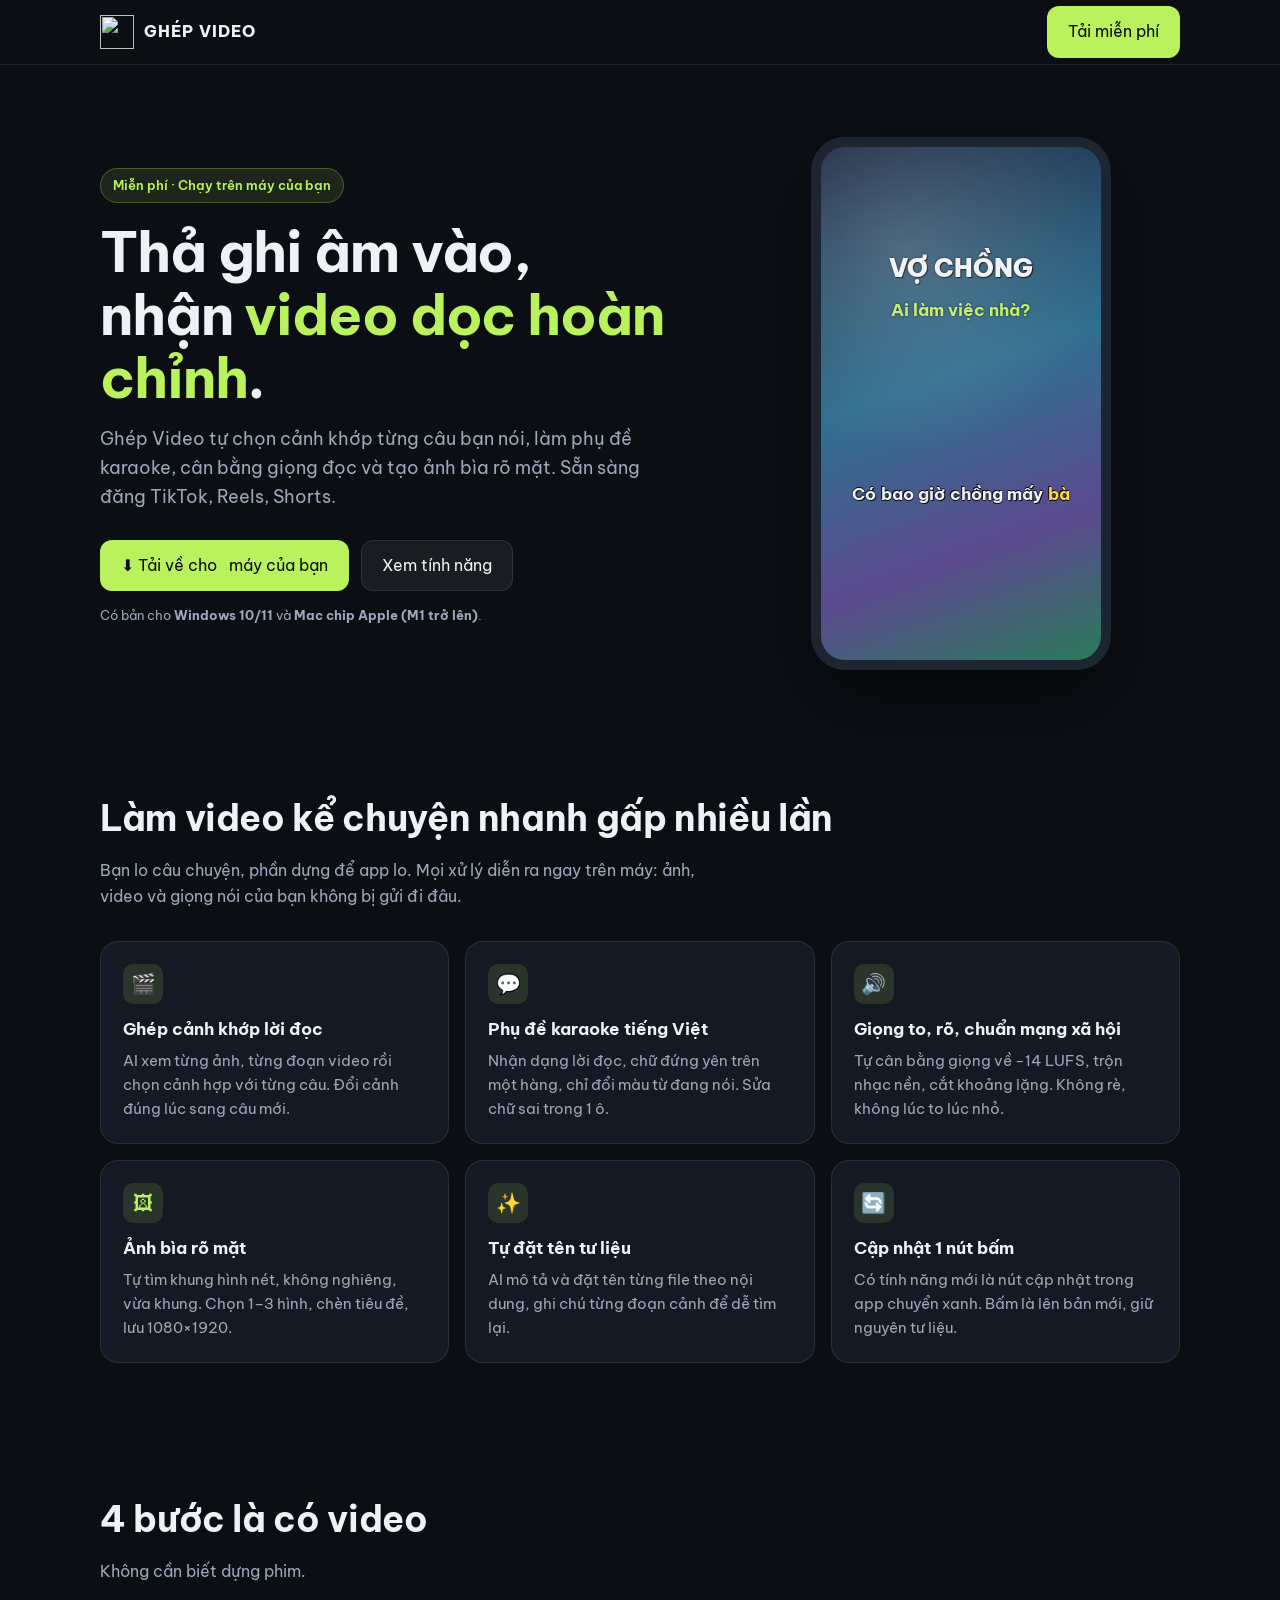
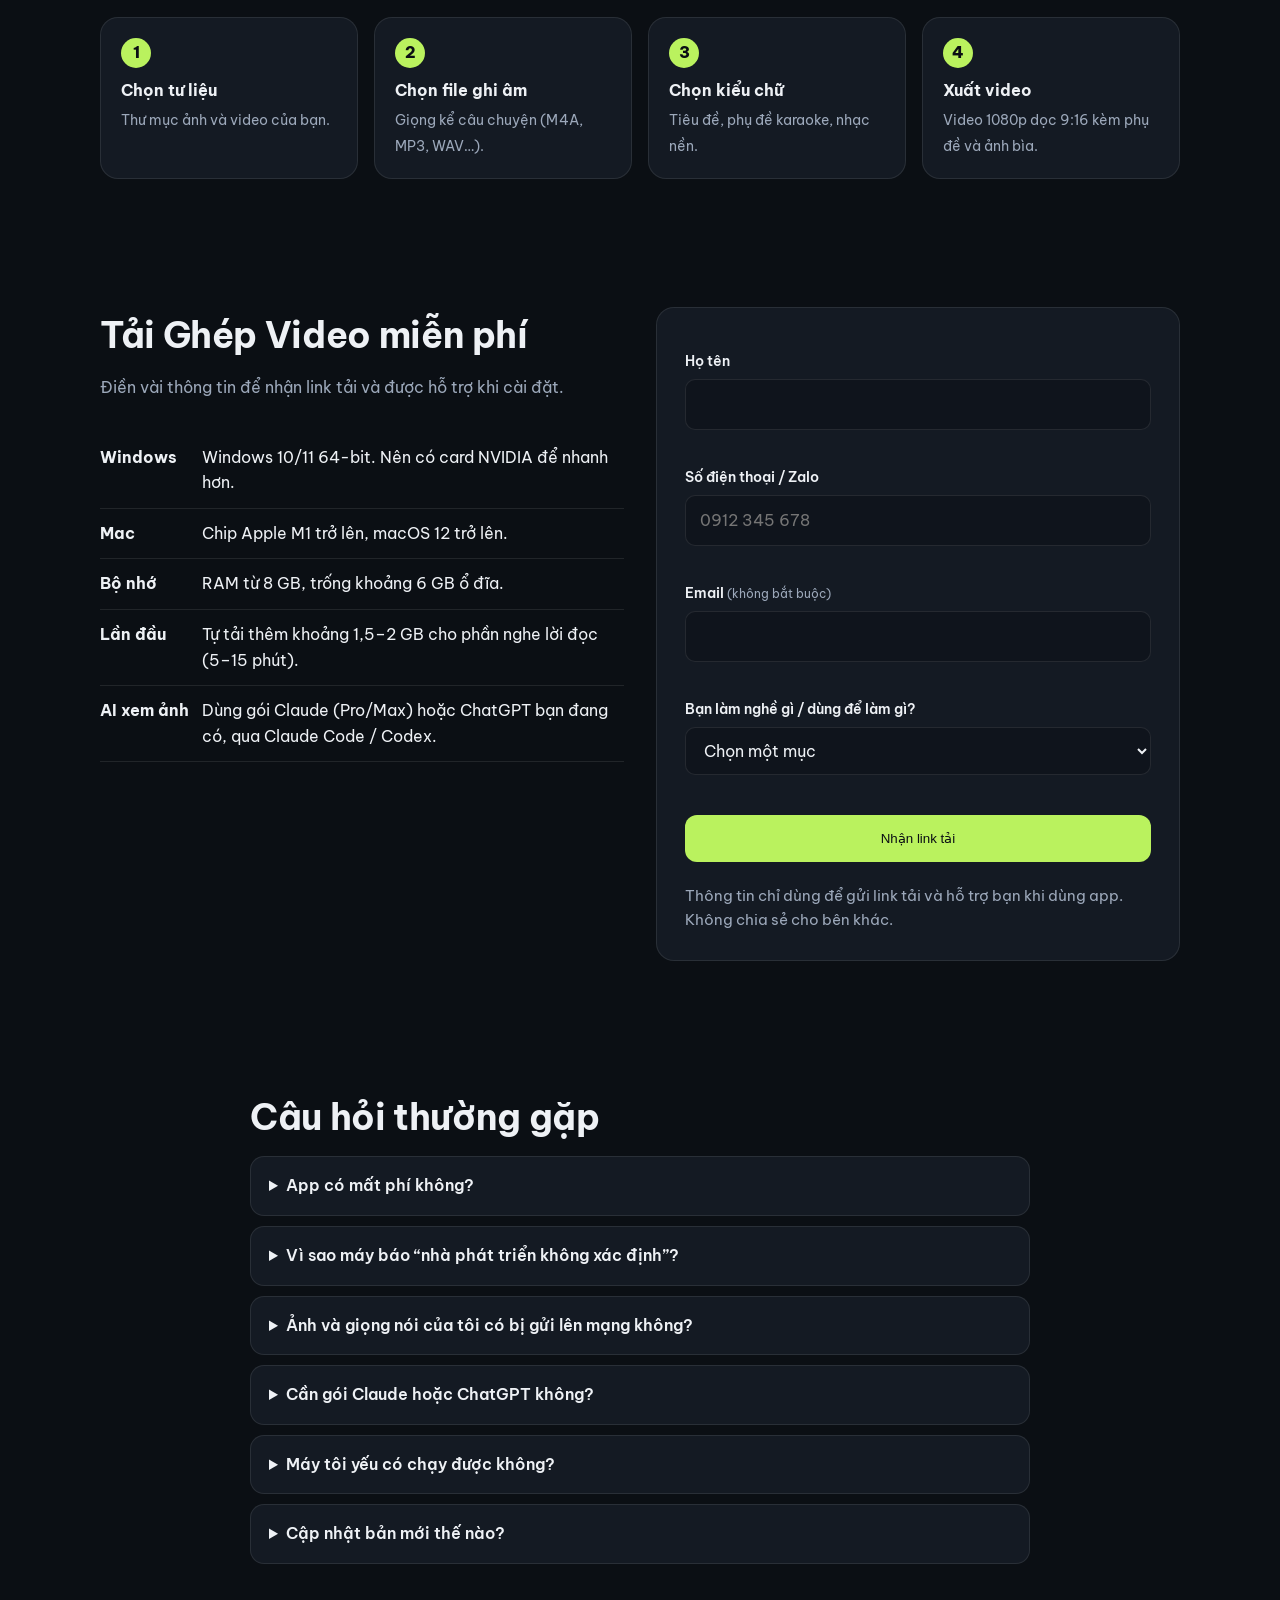
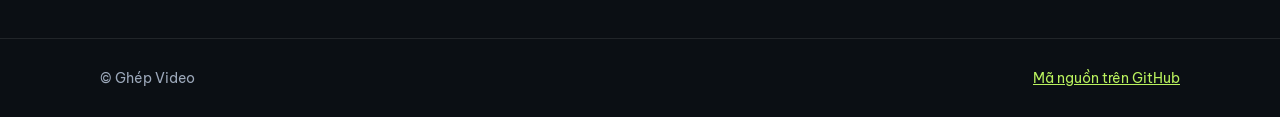
==== landing/public/index.html @ 36b2f2f0 "Bỏ AI trên máy: AI xem ảnh chỉ dùng gói Claude / ChatGPT (Claude Code / Codex) - Bỏ Ollama và nút Cà" ====
<!doctype html>
<html lang="vi">
<head>
<meta charset="utf-8">
<meta name="viewport" content="width=device-width, initial-scale=1">
<title>Ghép Video · Dựng video dọc từ lời kể</title>
<meta name="description" content="Ghép Video: thả ảnh, video và file ghi âm vào, app tự ghép cảnh khớp lời đọc, làm phụ đề karaoke, cân bằng giọng và tạo ảnh bìa. Chạy trên máy, miễn phí.">
<meta property="og:title" content="Ghép Video · Dựng video dọc từ lời kể">
<meta property="og:description" content="Tự ghép cảnh khớp lời đọc, phụ đề karaoke, ảnh bìa rõ mặt. Chạy trên Mac và Windows.">
<meta property="og:image" content="/icon.png">
<link rel="icon" href="/favicon.png">
<link rel="preconnect" href="https://fonts.googleapis.com">
<link rel="preconnect" href="https://fonts.gstatic.com" crossorigin>
<link href="https://fonts.googleapis.com/css2?family=Be+Vietnam+Pro:wght@400;500;600;700;800&display=swap" rel="stylesheet">
<style>
:root{--bg:#0b0f14;--panel:#141a23;--panel2:#1a2230;--line:rgba(255,255,255,.09);--text:#eef1f5;--muted:#9ca8ba;--accent:#baf25e;--ink:#0b0f14;--yellow:#ffd54a;--warn:#ffb057;color-scheme:dark}
*{box-sizing:border-box}
html{scroll-behavior:smooth}
body{margin:0;background:var(--bg);color:var(--text);font:16px/1.6 "Be Vietnam Pro",system-ui,-apple-system,"Segoe UI",sans-serif;-webkit-font-smoothing:antialiased}
a{color:var(--accent)}
.wrap{max-width:1120px;margin:0 auto;padding:0 20px}
header.nav{position:sticky;top:0;z-index:5;background:rgba(11,15,20,.82);backdrop-filter:blur(10px);border-bottom:1px solid var(--line)}
header.nav .wrap{display:flex;align-items:center;justify-content:space-between;height:64px}
.brand{display:flex;align-items:center;gap:10px;font-weight:800;letter-spacing:.06em;color:var(--text);text-decoration:none}
.brand img{width:34px;height:34px}
.btn{display:inline-flex;align-items:center;justify-content:center;gap:8px;border-radius:12px;padding:12px 20px;font:600 15px/1 inherit;text-decoration:none;border:1px solid var(--line);color:var(--text);background:rgba(255,255,255,.06);cursor:pointer;transition:transform .12s,filter .12s}
.btn:hover{transform:translateY(-1px)}
.btn.primary{background:var(--accent);color:var(--ink);border-color:transparent}
.btn.primary:hover{filter:brightness(1.06)}
.btn:focus-visible,input:focus-visible,select:focus-visible,textarea:focus-visible{outline:2px solid var(--accent);outline-offset:2px}

.hero{padding:72px 0 56px}
.hero .wrap{display:grid;grid-template-columns:1.15fr .85fr;gap:48px;align-items:center}
.eyebrow{display:inline-block;font-size:13px;font-weight:600;color:var(--accent);background:rgba(186,242,94,.1);border:1px solid rgba(186,242,94,.25);padding:6px 12px;border-radius:999px}
h1{font-size:clamp(34px,5vw,56px);line-height:1.12;margin:18px 0 16px;letter-spacing:-.02em}
h1 em{font-style:normal;color:var(--accent)}
.lead{font-size:18px;color:var(--muted);max-width:560px;margin:0 0 28px}
.cta{display:flex;gap:12px;flex-wrap:wrap}
.os-note{margin-top:14px;font-size:13px;color:var(--muted)}

/* Phone mock with the karaoke line, same look as the app's captions */
.phone{justify-self:center;width:min(300px,78vw);aspect-ratio:9/16;border-radius:34px;border:10px solid #1d2531;background:linear-gradient(160deg,#1f2a44,#2f6f8f 45%,#5b4a8f 75%,#2a7a5a);position:relative;overflow:hidden;box-shadow:0 30px 80px rgba(0,0,0,.5);container-type:inline-size}
.phone::after{content:"";position:absolute;inset:0;background:radial-gradient(circle at 30% 20%,rgba(255,255,255,.18),transparent 45%)}
.phone .t1{position:absolute;top:21%;left:0;right:0;text-align:center;font:900 9cqw/1.1 "Be Vietnam Pro",Arial;text-shadow:0 0 .8cqw #111,.3cqw .3cqw 0 #111}
.phone .t2{position:absolute;top:30%;left:0;right:0;text-align:center;font:700 6cqw/1.1 "Be Vietnam Pro",Arial;color:var(--accent);text-shadow:0 0 .8cqw #111}
.phone .cap{position:absolute;top:66%;left:0;right:0;display:flex;justify-content:center;gap:1.6cqw;font:700 6.2cqw/1 "Be Vietnam Pro",Arial;text-shadow:0 0 .6cqw #111,.25cqw .25cqw 0 #111,-.25cqw -.25cqw 0 #111;z-index:1}
.phone .cap span{transition:color .12s}
.phone .cap span.on{color:var(--yellow)}

section{padding:64px 0}
h2{font-size:clamp(26px,3.4vw,36px);margin:0 0 10px;letter-spacing:-.01em}
.sub{color:var(--muted);margin:0 0 32px;max-width:640px}
.grid{display:grid;grid-template-columns:repeat(3,1fr);gap:16px}
.card{background:var(--panel);border:1px solid var(--line);border-radius:18px;padding:22px}
.card .ic{width:40px;height:40px;border-radius:10px;display:grid;place-items:center;background:rgba(186,242,94,.12);color:var(--accent);font-size:20px;margin-bottom:12px}
.card h3{margin:0 0 6px;font-size:17px}
.card p{margin:0;color:var(--muted);font-size:15px}

.steps{counter-reset:s;display:grid;grid-template-columns:repeat(4,1fr);gap:16px}
.steps li{list-style:none;background:var(--panel);border:1px solid var(--line);border-radius:18px;padding:20px;counter-increment:s}
.steps li::before{content:counter(s);display:grid;place-items:center;width:30px;height:30px;border-radius:50%;background:var(--accent);color:var(--ink);font-weight:800;margin-bottom:10px}
.steps b{display:block;margin-bottom:4px}
.steps span{color:var(--muted);font-size:14px}

.dl{display:grid;grid-template-columns:1fr 1fr;gap:32px;align-items:start}
form.card{padding:28px}
label{display:block;font-weight:600;font-size:14px;margin:14px 0 6px}
label small{font-weight:400;color:var(--muted)}
input,select,textarea{width:100%;padding:12px 14px;border-radius:10px;border:1px solid var(--line);background:#0f141c;color:var(--text);font:inherit}
.err{color:var(--warn);font-size:13px;min-height:18px;margin-top:4px}
.hp{position:absolute;left:-9999px;width:1px;height:1px;overflow:hidden}
form .btn{width:100%;margin-top:18px;padding:15px}
.privacy{font-size:12px;color:var(--muted);margin-top:12px}
.req{list-style:none;padding:0;margin:0}
.req li{padding:12px 0;border-bottom:1px solid var(--line);display:flex;gap:10px}
.req li b{min-width:92px}
.ready{display:none}
.ready.show{display:block}
.dlbtns{display:flex;flex-direction:column;gap:10px;margin:18px 0}
.dlbtns .btn{flex-direction:column;align-items:flex-start;gap:2px;padding:16px 18px;text-align:left}
.dlbtns .btn small{display:block;font-weight:400;font-size:12px;opacity:.75;margin-top:4px}
.warn+.warn{margin-top:8px}
.warn{background:rgba(255,176,87,.08);border:1px solid rgba(255,176,87,.3);border-radius:12px;padding:12px 14px;font-size:14px;color:#ffd6a6}
details{background:var(--panel);border:1px solid var(--line);border-radius:14px;padding:16px 18px;margin-bottom:10px}
details summary{cursor:pointer;font-weight:600}
details p{color:var(--muted);margin:10px 0 0}
footer{border-top:1px solid var(--line);padding:28px 0;color:var(--muted);font-size:14px}
footer .wrap{display:flex;justify-content:space-between;gap:12px;flex-wrap:wrap}

@media (max-width:900px){
 .hero .wrap,.dl{grid-template-columns:1fr}
 .grid{grid-template-columns:1fr 1fr}
 .steps{grid-template-columns:1fr 1fr}
 .phone{order:-1}
}
@media (max-width:560px){.grid,.steps{grid-template-columns:1fr}.hero{padding-top:40px}}
@media (prefers-reduced-motion:reduce){*{transition:none!important;scroll-behavior:auto!important}}
</style>
</head>
<body>
<header class="nav"><div class="wrap">
  <a class="brand" href="#"><img src="/icon.png" alt="">GHÉP VIDEO</a>
  <a class="btn primary" href="#tai-ve">Tải miễn phí</a>
</div></header>

<main>
<section class="hero"><div class="wrap">
  <div>
    <span class="eyebrow">Miễn phí · Chạy trên máy của bạn</span>
    <h1>Thả ghi âm vào,<br>nhận <em>video dọc hoàn chỉnh</em>.</h1>
    <p class="lead">Ghép Video tự chọn cảnh khớp từng câu bạn nói, làm phụ đề karaoke, cân bằng giọng đọc và tạo ảnh bìa rõ mặt. Sẵn sàng đăng TikTok, Reels, Shorts.</p>
    <div class="cta">
      <a class="btn primary" href="#tai-ve">⬇ Tải về cho&nbsp;<span class="os-name">máy của bạn</span></a>
      <a class="btn" href="#tinh-nang">Xem tính năng</a>
    </div>
    <p class="os-note">Có bản cho <b>Windows 10/11</b> và <b>Mac chip Apple (M1 trở lên)</b>.</p>
  </div>
  <div class="phone" aria-hidden="true">
    <div class="t1">VỢ CHỒNG</div><div class="t2">Ai làm việc nhà?</div>
    <div class="cap" id="demoCap"></div>
  </div>
</div></section>

<section id="tinh-nang"><div class="wrap">
  <h2>Làm video kể chuyện nhanh gấp nhiều lần</h2>
  <p class="sub">Bạn lo câu chuyện, phần dựng để app lo. Mọi xử lý diễn ra ngay trên máy: ảnh, video và giọng nói của bạn không bị gửi đi đâu.</p>
  <div class="grid">
    <div class="card"><div class="ic">🎬</div><h3>Ghép cảnh khớp lời đọc</h3><p>AI xem từng ảnh, từng đoạn video rồi chọn cảnh hợp với từng câu. Đổi cảnh đúng lúc sang câu mới.</p></div>
    <div class="card"><div class="ic">💬</div><h3>Phụ đề karaoke tiếng Việt</h3><p>Nhận dạng lời đọc, chữ đứng yên trên một hàng, chỉ đổi màu từ đang nói. Sửa chữ sai trong 1 ô.</p></div>
    <div class="card"><div class="ic">🔊</div><h3>Giọng to, rõ, chuẩn mạng xã hội</h3><p>Tự cân bằng giọng về −14 LUFS, trộn nhạc nền, cắt khoảng lặng. Không rè, không lúc to lúc nhỏ.</p></div>
    <div class="card"><div class="ic">🖼</div><h3>Ảnh bìa rõ mặt</h3><p>Tự tìm khung hình nét, không nghiêng, vừa khung. Chọn 1–3 hình, chèn tiêu đề, lưu 1080×1920.</p></div>
    <div class="card"><div class="ic">✨</div><h3>Tự đặt tên tư liệu</h3><p>AI mô tả và đặt tên từng file theo nội dung, ghi chú từng đoạn cảnh để dễ tìm lại.</p></div>
    <div class="card"><div class="ic">🔄</div><h3>Cập nhật 1 nút bấm</h3><p>Có tính năng mới là nút cập nhật trong app chuyển xanh. Bấm là lên bản mới, giữ nguyên tư liệu.</p></div>
  </div>
</div></section>

<section><div class="wrap">
  <h2>4 bước là có video</h2>
  <p class="sub">Không cần biết dựng phim.</p>
  <ol class="steps" style="padding:0;margin:0">
    <li><b>Chọn tư liệu</b><span>Thư mục ảnh và video của bạn.</span></li>
    <li><b>Chọn file ghi âm</b><span>Giọng kể câu chuyện (M4A, MP3, WAV…).</span></li>
    <li><b>Chọn kiểu chữ</b><span>Tiêu đề, phụ đề karaoke, nhạc nền.</span></li>
    <li><b>Xuất video</b><span>Video 1080p dọc 9:16 kèm phụ đề và ảnh bìa.</span></li>
  </ol>
</div></section>

<section id="tai-ve"><div class="wrap dl">
  <div>
    <h2>Tải Ghép Video miễn phí</h2>
    <p class="sub">Điền vài thông tin để nhận link tải và được hỗ trợ khi cài đặt.</p>
    <ul class="req">
      <li><b>Windows</b><span>Windows 10/11 64-bit. Nên có card NVIDIA để nhanh hơn.</span></li>
      <li><b>Mac</b><span>Chip Apple M1 trở lên, macOS 12 trở lên.</span></li>
      <li><b>Bộ nhớ</b><span>RAM từ 8 GB, trống khoảng 6 GB ổ đĩa.</span></li>
      <li><b>Lần đầu</b><span>Tự tải thêm khoảng 1,5–2 GB cho phần nghe lời đọc (5–15 phút).</span></li>
      <li><b>AI xem ảnh</b><span>Dùng gói Claude (Pro/Max) hoặc ChatGPT bạn đang có, qua Claude Code / Codex.</span></li>
    </ul>
  </div>

  <div>
    <form class="card" id="leadForm" novalidate>
      <label for="name">Họ tên</label>
      <input id="name" name="name" autocomplete="name" required>
      <div class="err" data-for="name"></div>
      <label for="phone">Số điện thoại / Zalo</label>
      <input id="phone" name="phone" inputmode="tel" autocomplete="tel" placeholder="0912 345 678" required>
      <div class="err" data-for="phone"></div>
      <label for="email">Email <small>(không bắt buộc)</small></label>
      <input id="email" name="email" type="email" autocomplete="email">
      <div class="err" data-for="email"></div>
      <label for="purpose">Bạn làm nghề gì / dùng để làm gì?</label>
      <select id="purpose" name="purpose" required>
        <option value="">Chọn một mục</option>
        <option>Bán hàng online</option><option>Làm nội dung / KOC / KOL</option><option>Chủ doanh nghiệp</option>
        <option>Giáo viên / đào tạo</option><option>Quay video gia đình</option><option value="khac">Khác (ghi rõ)</option>
      </select>
      <input id="purposeOther" name="purposeOther" placeholder="Ghi rõ nghề nghiệp / mục đích" hidden style="margin-top:8px">
      <div class="err" data-for="purpose"></div>
      <div class="hp" aria-hidden="true"><label for="website">Website</label><input id="website" name="website" tabindex="-1" autocomplete="off"></div>
      <button class="btn primary" type="submit" id="submitBtn">Nhận link tải</button>
      <div class="err" id="formErr" role="alert"></div>
      <p class="privacy">Thông tin chỉ dùng để gửi link tải và hỗ trợ bạn khi dùng app. Không chia sẻ cho bên khác.</p>
    </form>

    <div class="card ready" id="ready" tabindex="-1">
      <h3 style="margin:0">Cảm ơn <span id="who"></span>! Chọn bản cho máy của bạn:</h3>
      <div class="dlbtns">
        <a class="btn" id="dlWin" href="/d/windows">🪟 Tải cho Windows<small>GhepVideo-Setup.exe · bấm đúp → Next → Install</small></a>
        <a class="btn" id="dlMac" href="/d/mac">🍎 Tải cho Mac (chip Apple)<small>GhepVideo.pkg · bấm đúp → Tiếp tục → Cài đặt</small></a>
      </div>
      <div class="warn" id="warnWin"><b>Windows:</b> nếu hiện “Windows protected your PC”, bấm <b>More info → Run anyway</b>.</div>
      <div class="warn" id="warnMac"><b>Mac:</b> nếu báo không mở được, vào <b>Cài đặt hệ thống → Quyền riêng tư &amp; Bảo mật → Vẫn mở</b>.</div>
      <p class="privacy">Sau trình cài, một cửa sổ sẽ tải phần còn lại (~2 GB). <b>Đừng đóng</b> cho tới khi app tự mở. Link tải dùng được trong 24 giờ.</p>
    </div>
  </div>
</div></section>

<section><div class="wrap" style="max-width:820px">
  <h2>Câu hỏi thường gặp</h2>
  <details><summary>App có mất phí không?</summary><p>Miễn phí. Nhạc nền và ảnh là của bạn, app chỉ giúp dựng.</p></details>
  <details><summary>Vì sao máy báo “nhà phát triển không xác định”?</summary><p>Bộ cài chưa mua chứng chỉ ký số của Apple/Microsoft. App an toàn: mã nguồn công khai trên GitHub. Làm theo hướng dẫn ở trên để mở lần đầu.</p></details>
  <details><summary>Ảnh và giọng nói của tôi có bị gửi lên mạng không?</summary><p>Nhận dạng giọng và dựng video luôn chạy trên máy bạn. Để AI xem và đặt tên tư liệu, ảnh thu nhỏ được gửi lên Claude (Anthropic) hoặc ChatGPT (OpenAI) bằng tài khoản của chính bạn. Tìm ảnh miễn phí chỉ gửi từ khoá tới Pexels/Pixabay.</p></details>
  <details><summary>Cần gói Claude hoặc ChatGPT không?</summary><p>Cần một trong hai cho phần AI xem ảnh (dựng video, phụ đề, giọng đọc vẫn dùng được khi không có). Cài Claude Code hoặc Codex (miễn phí, hướng dẫn có trong app), đăng nhập 1 lần bằng tài khoản của bạn, rồi chọn Claude hoặc ChatGPT trong mục “AI xem ảnh”. Lượt dùng tính vào hạn mức gói của bạn.</p></details>
  <details><summary>Máy tôi yếu có chạy được không?</summary><p>Cần RAM 16 GB. Trên Mac chip Apple chạy tốt; trên Windows không có card NVIDIA vẫn chạy nhưng phân tích ảnh sẽ chậm hơn.</p></details>
  <details><summary>Cập nhật bản mới thế nào?</summary><p>Mở app, khi nút “Phiên bản” ở góc trên bên phải chuyển xanh thì bấm vào và chọn Cập nhật.</p></details>
</div></section>
</main>

<footer><div class="wrap"><span>© Ghép Video</span><a href="https://github.com/nguyenlanh282/ghep-video" rel="noopener">Mã nguồn trên GitHub</a></div></footer>

<script>
'use strict';
const $ = s => document.querySelector(s);
// Which computer is this? Used to put the right download first.
const ua = navigator.userAgent, os = /Windows/i.test(ua) ? 'windows' : /Mac/i.test(ua) ? 'mac' : 'other';
document.querySelectorAll('.os-name').forEach(e => e.textContent = os === 'windows' ? 'Windows' : os === 'mac' ? 'Mac' : 'máy của bạn');

// Karaoke line in the phone mock: the words stay put, only the spoken one changes colour.
const lines = [['Có', 'bao', 'giờ', 'chồng', 'mấy', 'bà'], ['làm', 'xong', 'một', 'việc', 'gì', 'đó'], ['mà', 'chỉ', 'được', 'lướt', 'qua?']];
let li = 0, wi = 0;
function tick() {
  const cap = $('#demoCap');
  if (wi === 0) cap.innerHTML = lines[li].map(w => `<span>${w}</span>`).join('');
  [...cap.children].forEach((s, i) => s.classList.toggle('on', i === wi));
  if (++wi >= lines[li].length) { wi = 0; li = (li + 1) % lines.length; setTimeout(tick, 700); } else setTimeout(tick, 420);
}
if (!matchMedia('(prefers-reduced-motion: reduce)').matches) tick(); else $('#demoCap').innerHTML = lines[0].map(w => `<span>${w}</span>`).join('');

$('#purpose').addEventListener('change', e => { $('#purposeOther').hidden = e.target.value !== 'khac'; });

function showReady(name) {
  $('#leadForm').style.display = 'none';
  $('#who').textContent = name || 'bạn';
  const first = os === 'mac' ? $('#dlMac') : $('#dlWin');
  first.classList.add('primary'); first.parentElement.prepend(first);
  if (os === 'mac') $('#warnMac').parentElement.insertBefore($('#warnMac'), $('#warnWin'));
  $('#ready').classList.add('show'); $('#ready').focus();
}
try { const saved = localStorage.getItem('gv_name'); if (saved && document.cookie.includes('gv_ok=1')) showReady(saved); } catch (e) {}

$('#leadForm').addEventListener('submit', async e => {
  e.preventDefault();
  document.querySelectorAll('.err').forEach(x => x.textContent = '');
  const f = e.target, btn = $('#submitBtn');
  const purpose = f.purpose.value === 'khac' ? f.purposeOther.value.trim() : f.purpose.value;
  const data = { name: f.name.value, phone: f.phone.value, email: f.email.value, purpose, os, website: f.website.value };
  btn.disabled = true; btn.textContent = 'Đang gửi…';
  try {
    const r = await fetch('/api/lead', { method: 'POST', headers: { 'Content-Type': 'application/json' }, body: JSON.stringify(data) });
    const out = await r.json();
    if (out.ok) {
      try { localStorage.setItem('gv_name', data.name.trim()); } catch (e) {}
      document.cookie = 'gv_ok=1; path=/; max-age=86400; samesite=lax';
      showReady(data.name.trim());
    } else if (out.errors) {
      for (const [k, v] of Object.entries(out.errors)) { const el = document.querySelector(`.err[data-for="${k}"]`); if (el) el.textContent = v; }
      const firstBad = f.querySelector(`[name="${Object.keys(out.errors)[0]}"]`); if (firstBad) firstBad.focus();
    } else $('#formErr').textContent = out.error || 'Chưa gửi được, vui lòng thử lại.';
  } catch (err) { $('#formErr').textContent = 'Không kết nối được. Kiểm tra mạng rồi thử lại.'; }
  btn.disabled = false; btn.textContent = 'Nhận link tải';
});
</script>
</body>
</html>
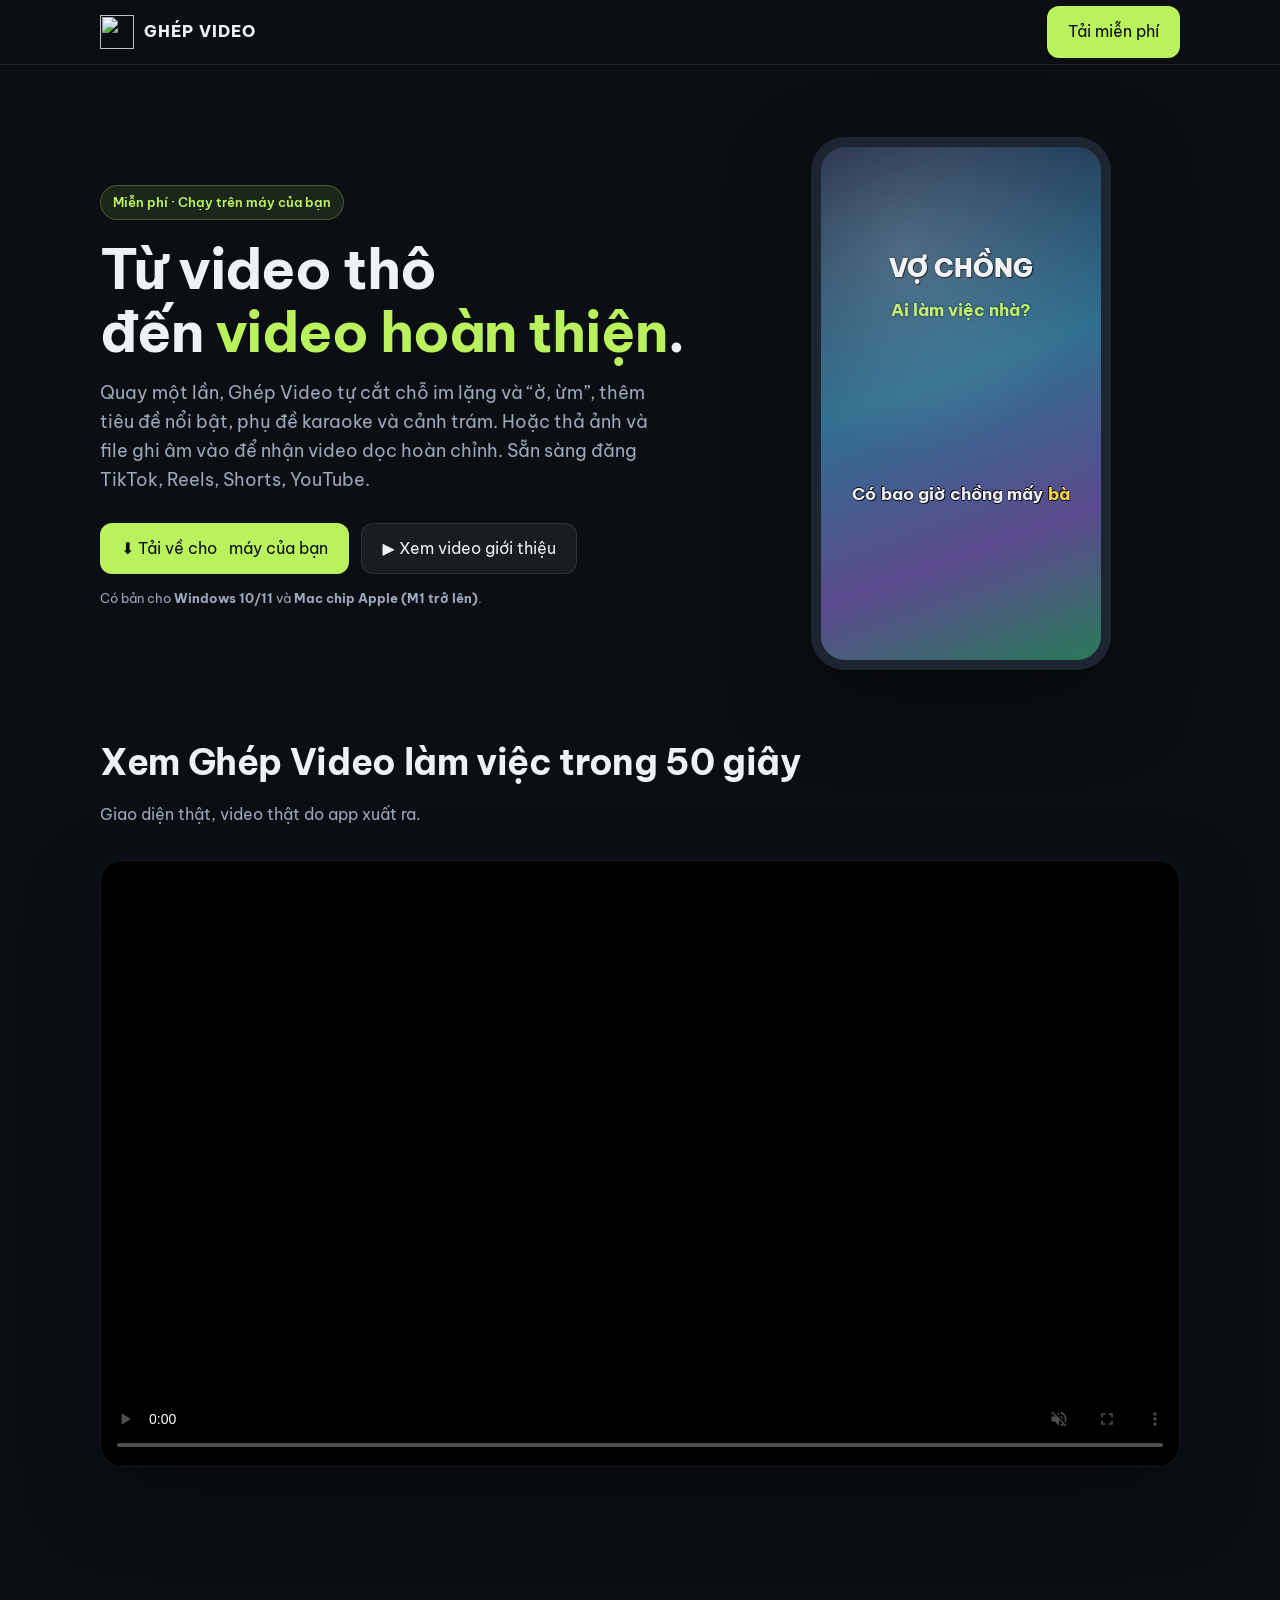
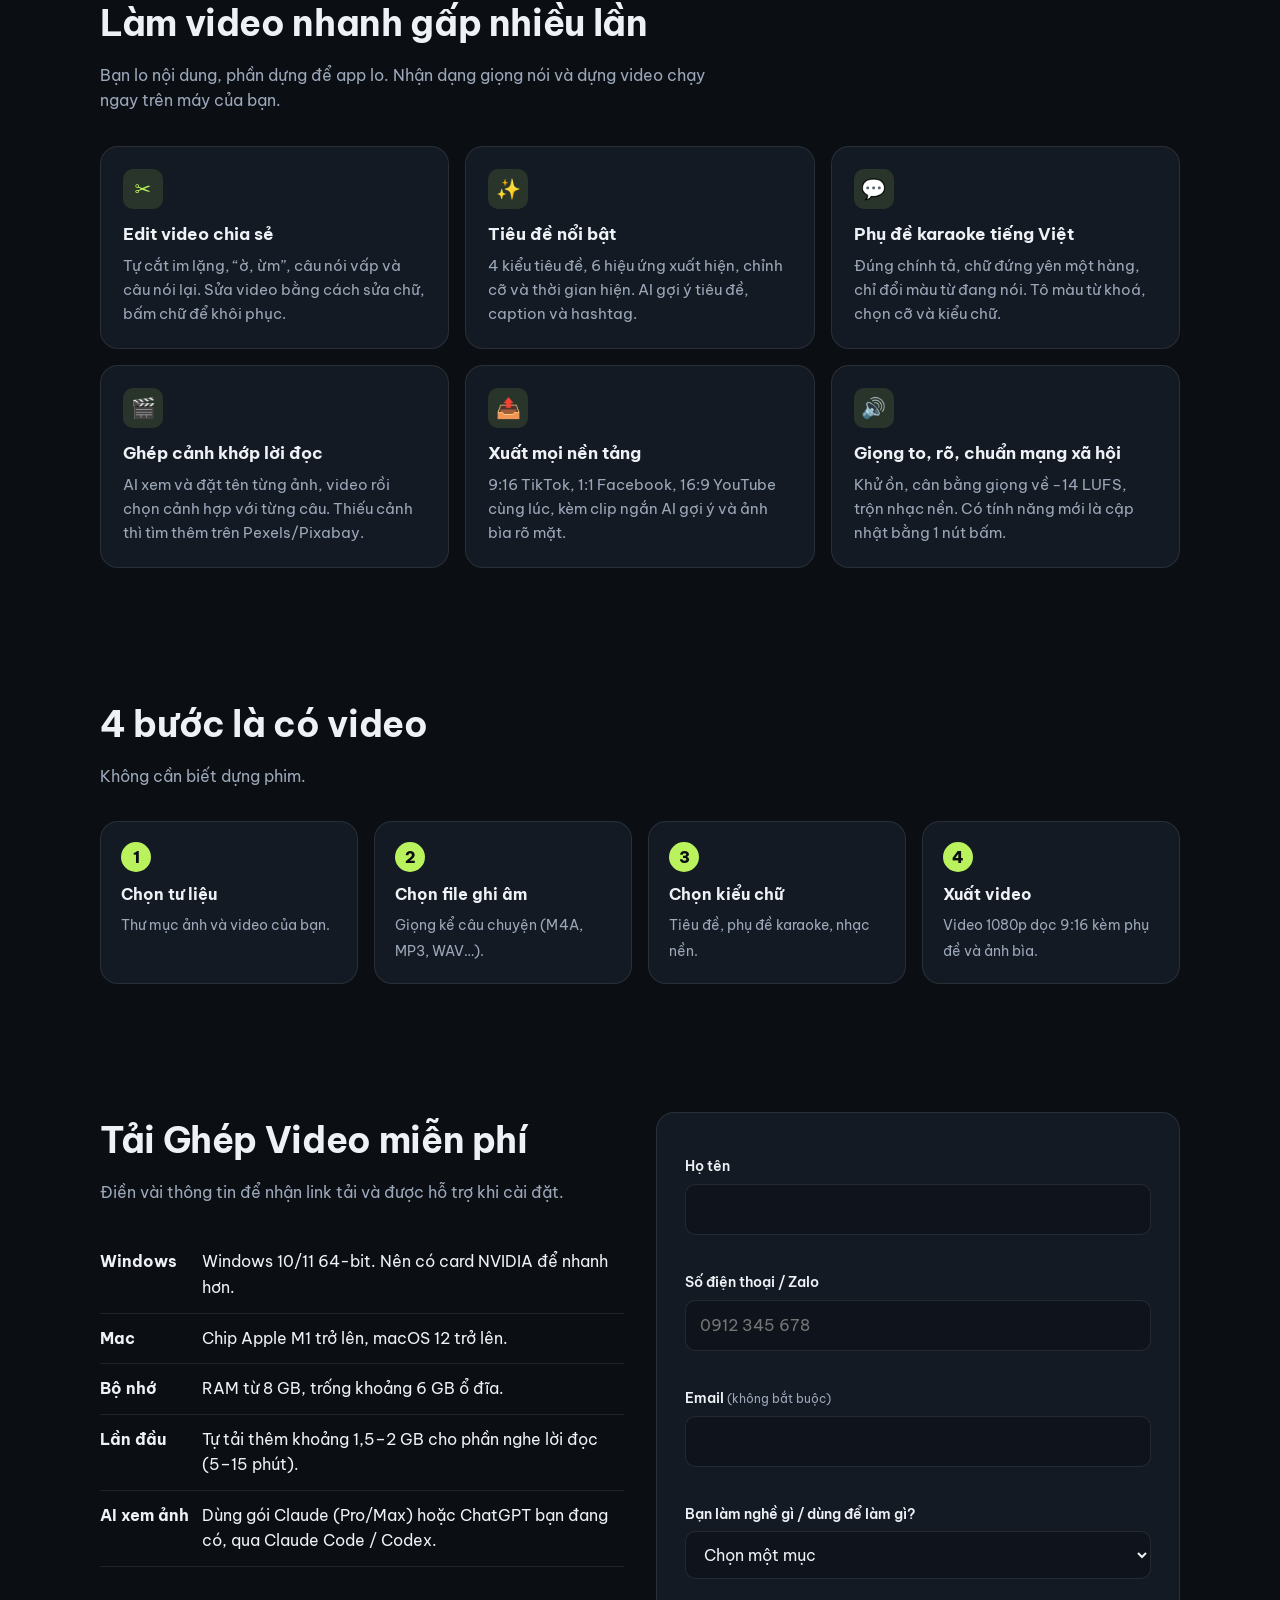
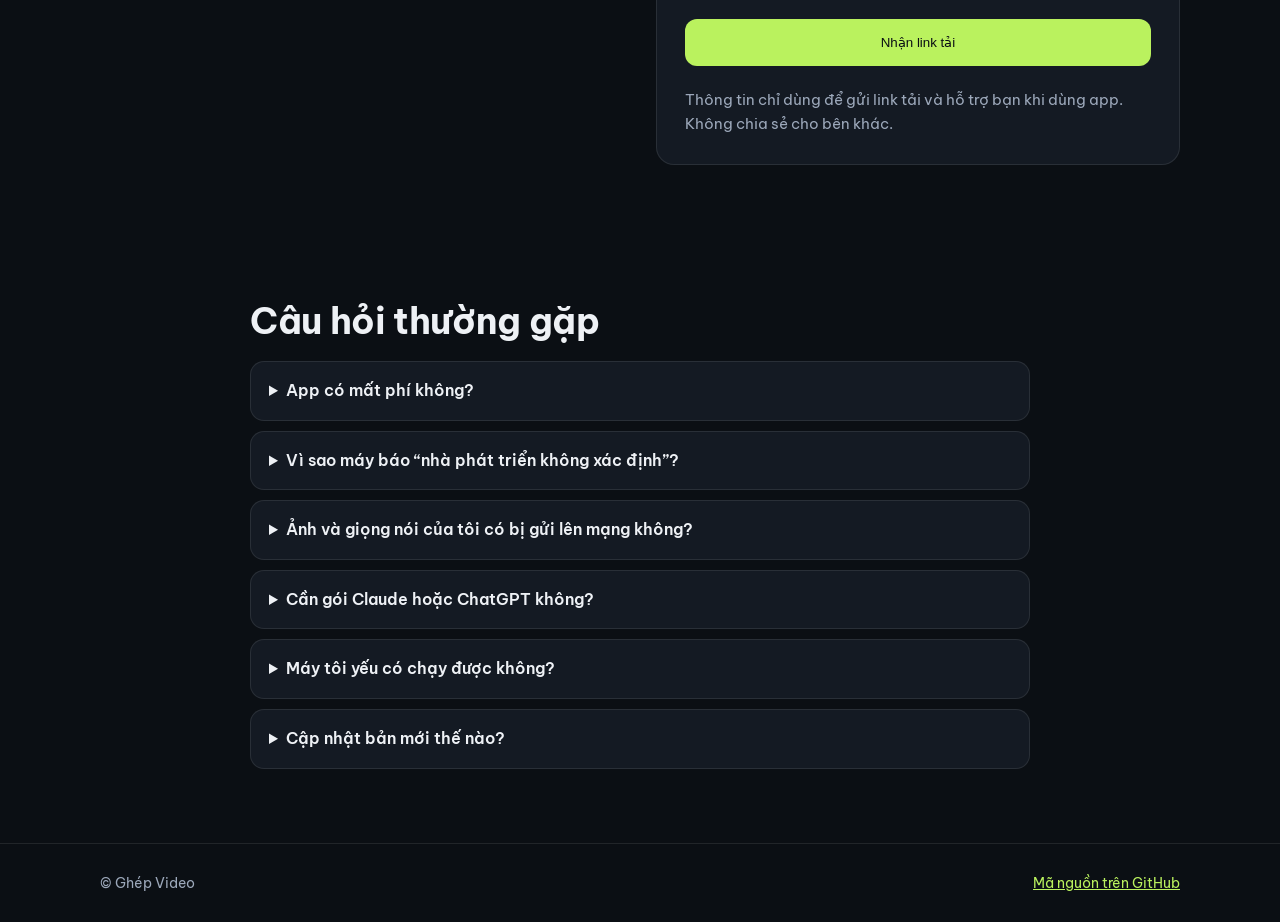
==== commit f4554774: "Landing: video giới thiệu 50 giây, thêm tính năng Edit video chia sẻ, mời vào nhóm Zalo sau khi đăng" ====
--- a/landing/public/index.html
+++ b/landing/public/index.html
@@ -3,11 +3,11 @@
 <head>
 <meta charset="utf-8">
 <meta name="viewport" content="width=device-width, initial-scale=1">
-<title>Ghép Video · Dựng video dọc từ lời kể</title>
-<meta name="description" content="Ghép Video: thả ảnh, video và file ghi âm vào, app tự ghép cảnh khớp lời đọc, làm phụ đề karaoke, cân bằng giọng và tạo ảnh bìa. Chạy trên máy, miễn phí.">
-<meta property="og:title" content="Ghép Video · Dựng video dọc từ lời kể">
-<meta property="og:description" content="Tự ghép cảnh khớp lời đọc, phụ đề karaoke, ảnh bìa rõ mặt. Chạy trên Mac và Windows.">
-<meta property="og:image" content="/icon.png">
+<title>Ghép Video · Từ video thô đến video hoàn thiện</title>
+<meta name="description" content="Ghép Video: edit video nói chuyện tự cắt im lặng và “ờ, ừm”, thêm tiêu đề, phụ đề karaoke, cảnh trám; hoặc thả ảnh và ghi âm để ghép thành video dọc. Chạy trên Mac và Windows, miễn phí.">
+<meta property="og:title" content="Ghép Video · Từ video thô đến video hoàn thiện">
+<meta property="og:description" content="Từ video thô đến video hoàn thiện: tự cắt, phụ đề karaoke, tiêu đề nổi bật, xuất mọi tỉ lệ. Chạy trên Mac và Windows.">
+<meta property="og:image" content="/gioi-thieu.jpg">
 <link rel="icon" href="/favicon.png">
 <link rel="preconnect" href="https://fonts.googleapis.com">
 <link rel="preconnect" href="https://fonts.gstatic.com" crossorigin>
@@ -48,6 +48,11 @@
 .phone .cap span.on{color:var(--yellow)}
 
 section{padding:64px 0}
+.intro{padding-top:8px}
+.intro video{display:block;width:100%;aspect-ratio:16/9;border-radius:22px;border:1px solid var(--line);background:#000;box-shadow:0 30px 80px rgba(0,0,0,.45)}
+.zalo{margin-top:18px;background:linear-gradient(135deg,rgba(0,104,255,.16),rgba(186,242,94,.08));border:1px solid rgba(0,136,255,.35);border-radius:16px;padding:18px}
+.zalo p{margin:0 0 14px;font-size:15px}
+.zalo .btn{width:100%;background:#0068ff;color:#fff;border-color:transparent;padding:15px}
 h2{font-size:clamp(26px,3.4vw,36px);margin:0 0 10px;letter-spacing:-.01em}
 .sub{color:var(--muted);margin:0 0 32px;max-width:640px}
 .grid{display:grid;grid-template-columns:repeat(3,1fr);gap:16px}
@@ -107,11 +112,11 @@
 <section class="hero"><div class="wrap">
   <div>
     <span class="eyebrow">Miễn phí · Chạy trên máy của bạn</span>
-    <h1>Thả ghi âm vào,<br>nhận <em>video dọc hoàn chỉnh</em>.</h1>
-    <p class="lead">Ghép Video tự chọn cảnh khớp từng câu bạn nói, làm phụ đề karaoke, cân bằng giọng đọc và tạo ảnh bìa rõ mặt. Sẵn sàng đăng TikTok, Reels, Shorts.</p>
+    <h1>Từ video thô<br>đến <em>video hoàn thiện</em>.</h1>
+    <p class="lead">Quay một lần, Ghép Video tự cắt chỗ im lặng và “ờ, ừm”, thêm tiêu đề nổi bật, phụ đề karaoke và cảnh trám. Hoặc thả ảnh và file ghi âm vào để nhận video dọc hoàn chỉnh. Sẵn sàng đăng TikTok, Reels, Shorts, YouTube.</p>
     <div class="cta">
       <a class="btn primary" href="#tai-ve">⬇ Tải về cho&nbsp;<span class="os-name">máy của bạn</span></a>
-      <a class="btn" href="#tinh-nang">Xem tính năng</a>
+      <a class="btn" href="#gioi-thieu">▶ Xem video giới thiệu</a>
     </div>
     <p class="os-note">Có bản cho <b>Windows 10/11</b> và <b>Mac chip Apple (M1 trở lên)</b>.</p>
   </div>
@@ -121,16 +126,22 @@
   </div>
 </div></section>
 
+<section id="gioi-thieu" class="intro"><div class="wrap">
+  <h2>Xem Ghép Video làm việc trong 50 giây</h2>
+  <p class="sub">Giao diện thật, video thật do app xuất ra.</p>
+  <video id="introVideo" src="/gioi-thieu.mp4" poster="/gioi-thieu.jpg" controls muted playsinline loop preload="metadata" aria-label="Video giới thiệu Ghép Video"></video>
+</div></section>
+
 <section id="tinh-nang"><div class="wrap">
-  <h2>Làm video kể chuyện nhanh gấp nhiều lần</h2>
-  <p class="sub">Bạn lo câu chuyện, phần dựng để app lo. Mọi xử lý diễn ra ngay trên máy: ảnh, video và giọng nói của bạn không bị gửi đi đâu.</p>
+  <h2>Làm video nhanh gấp nhiều lần</h2>
+  <p class="sub">Bạn lo nội dung, phần dựng để app lo. Nhận dạng giọng nói và dựng video chạy ngay trên máy của bạn.</p>
   <div class="grid">
-    <div class="card"><div class="ic">🎬</div><h3>Ghép cảnh khớp lời đọc</h3><p>AI xem từng ảnh, từng đoạn video rồi chọn cảnh hợp với từng câu. Đổi cảnh đúng lúc sang câu mới.</p></div>
-    <div class="card"><div class="ic">💬</div><h3>Phụ đề karaoke tiếng Việt</h3><p>Nhận dạng lời đọc, chữ đứng yên trên một hàng, chỉ đổi màu từ đang nói. Sửa chữ sai trong 1 ô.</p></div>
-    <div class="card"><div class="ic">🔊</div><h3>Giọng to, rõ, chuẩn mạng xã hội</h3><p>Tự cân bằng giọng về −14 LUFS, trộn nhạc nền, cắt khoảng lặng. Không rè, không lúc to lúc nhỏ.</p></div>
-    <div class="card"><div class="ic">🖼</div><h3>Ảnh bìa rõ mặt</h3><p>Tự tìm khung hình nét, không nghiêng, vừa khung. Chọn 1–3 hình, chèn tiêu đề, lưu 1080×1920.</p></div>
-    <div class="card"><div class="ic">✨</div><h3>Tự đặt tên tư liệu</h3><p>AI mô tả và đặt tên từng file theo nội dung, ghi chú từng đoạn cảnh để dễ tìm lại.</p></div>
-    <div class="card"><div class="ic">🔄</div><h3>Cập nhật 1 nút bấm</h3><p>Có tính năng mới là nút cập nhật trong app chuyển xanh. Bấm là lên bản mới, giữ nguyên tư liệu.</p></div>
+    <div class="card"><div class="ic">✂</div><h3>Edit video chia sẻ</h3><p>Tự cắt im lặng, “ờ, ừm”, câu nói vấp và câu nói lại. Sửa video bằng cách sửa chữ, bấm chữ để khôi phục.</p></div>
+    <div class="card"><div class="ic">✨</div><h3>Tiêu đề nổi bật</h3><p>4 kiểu tiêu đề, 6 hiệu ứng xuất hiện, chỉnh cỡ và thời gian hiện. AI gợi ý tiêu đề, caption và hashtag.</p></div>
+    <div class="card"><div class="ic">💬</div><h3>Phụ đề karaoke tiếng Việt</h3><p>Đúng chính tả, chữ đứng yên một hàng, chỉ đổi màu từ đang nói. Tô màu từ khoá, chọn cỡ và kiểu chữ.</p></div>
+    <div class="card"><div class="ic">🎬</div><h3>Ghép cảnh khớp lời đọc</h3><p>AI xem và đặt tên từng ảnh, video rồi chọn cảnh hợp với từng câu. Thiếu cảnh thì tìm thêm trên Pexels/Pixabay.</p></div>
+    <div class="card"><div class="ic">📤</div><h3>Xuất mọi nền tảng</h3><p>9:16 TikTok, 1:1 Facebook, 16:9 YouTube cùng lúc, kèm clip ngắn AI gợi ý và ảnh bìa rõ mặt.</p></div>
+    <div class="card"><div class="ic">🔊</div><h3>Giọng to, rõ, chuẩn mạng xã hội</h3><p>Khử ồn, cân bằng giọng về −14 LUFS, trộn nhạc nền. Có tính năng mới là cập nhật bằng 1 nút bấm.</p></div>
   </div>
 </div></section>
 
@@ -192,6 +203,10 @@
       <div class="warn" id="warnWin"><b>Windows:</b> nếu hiện “Windows protected your PC”, bấm <b>More info → Run anyway</b>.</div>
       <div class="warn" id="warnMac"><b>Mac:</b> nếu báo không mở được, vào <b>Cài đặt hệ thống → Quyền riêng tư &amp; Bảo mật → Vẫn mở</b>.</div>
       <p class="privacy">Sau trình cài, một cửa sổ sẽ tải phần còn lại (~2 GB). <b>Đừng đóng</b> cho tới khi app tự mở. Link tải dùng được trong 24 giờ.</p>
+      <div class="zalo" id="zalo" hidden>
+        <p>Phần mềm này rất xịn và mình muốn tổ chức một buổi <b>Zoom</b> để hướng dẫn bạn dùng nó, và quan trọng hơn là <b>tư duy để thiết kế ra nó</b>. Mời bạn vào nhóm để chúng ta cùng trao đổi!</p>
+        <a class="btn" id="zaloBtn" href="#" target="_blank" rel="noopener">💬 Vào nhóm Zalo</a>
+      </div>
     </div>
   </div>
 </div></section>
@@ -229,6 +244,16 @@
 
 $('#purpose').addEventListener('change', e => { $('#purposeOther').hidden = e.target.value !== 'khac'; });
 
+function showZalo(link) {
+  if (!/^https:\/\/zalo\.me\//.test(link || '')) return;
+  $('#zaloBtn').href = link; $('#zalo').hidden = false;
+}
+// The intro plays (muted) while it is on screen.
+if ('IntersectionObserver' in window && !matchMedia('(prefers-reduced-motion: reduce)').matches) {
+  const v = $('#introVideo');
+  new IntersectionObserver(es => es.forEach(e => { if (e.isIntersecting) v.play().catch(() => {}); else v.pause(); }), {threshold: .5}).observe(v);
+}
+
 function showReady(name) {
   $('#leadForm').style.display = 'none';
   $('#who').textContent = name || 'bạn';
@@ -237,7 +262,7 @@
   if (os === 'mac') $('#warnMac').parentElement.insertBefore($('#warnMac'), $('#warnWin'));
   $('#ready').classList.add('show'); $('#ready').focus();
 }
-try { const saved = localStorage.getItem('gv_name'); if (saved && document.cookie.includes('gv_ok=1')) showReady(saved); } catch (e) {}
+try { const saved = localStorage.getItem('gv_name'); if (saved && document.cookie.includes('gv_ok=1')) { showReady(saved); showZalo(localStorage.getItem('gv_zalo')); } } catch (e) {}
 
 $('#leadForm').addEventListener('submit', async e => {
   e.preventDefault();
@@ -250,9 +275,9 @@
     const r = await fetch('/api/lead', { method: 'POST', headers: { 'Content-Type': 'application/json' }, body: JSON.stringify(data) });
     const out = await r.json();
     if (out.ok) {
-      try { localStorage.setItem('gv_name', data.name.trim()); } catch (e) {}
+      try { localStorage.setItem('gv_name', data.name.trim()); localStorage.setItem('gv_zalo', out.zalo || ''); } catch (e) {}
       document.cookie = 'gv_ok=1; path=/; max-age=86400; samesite=lax';
-      showReady(data.name.trim());
+      showReady(data.name.trim()); showZalo(out.zalo);
     } else if (out.errors) {
       for (const [k, v] of Object.entries(out.errors)) { const el = document.querySelector(`.err[data-for="${k}"]`); if (el) el.textContent = v; }
       const firstBad = f.querySelector(`[name="${Object.keys(out.errors)[0]}"]`); if (firstBad) firstBad.focus();
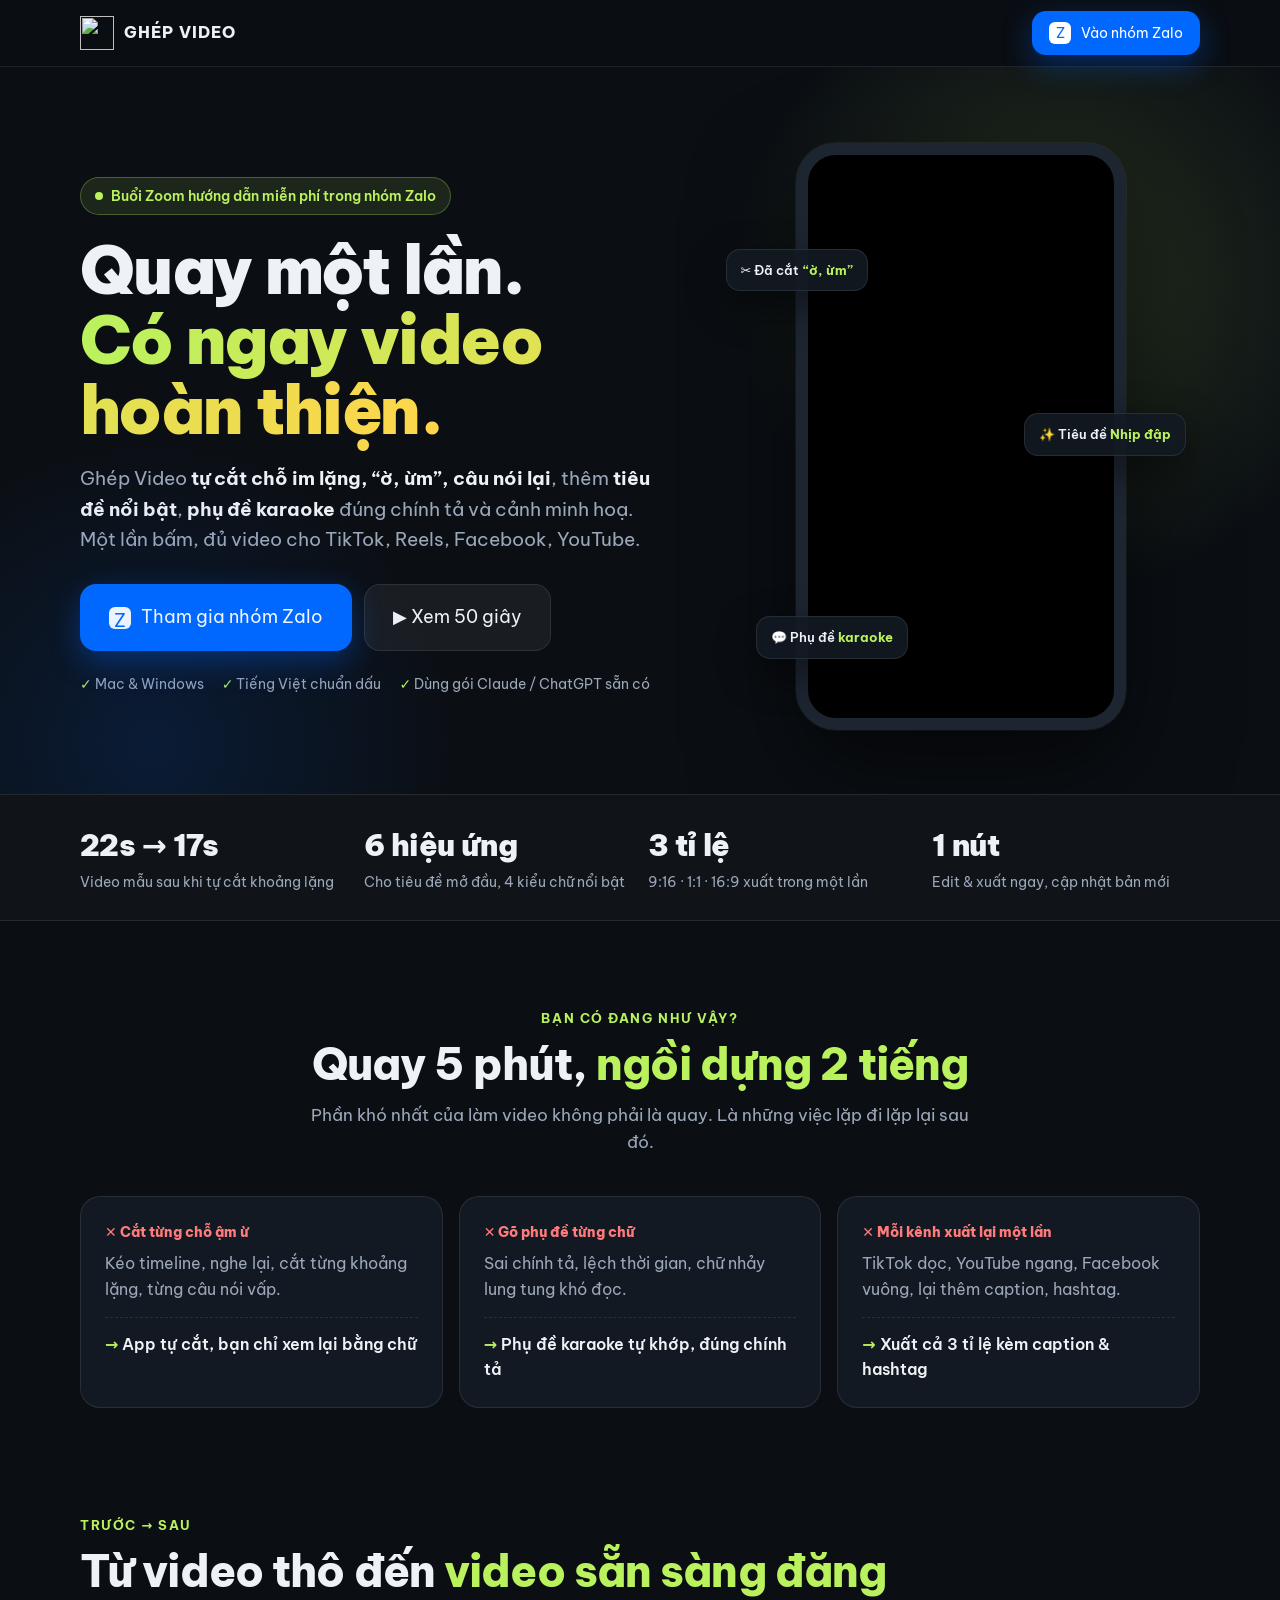
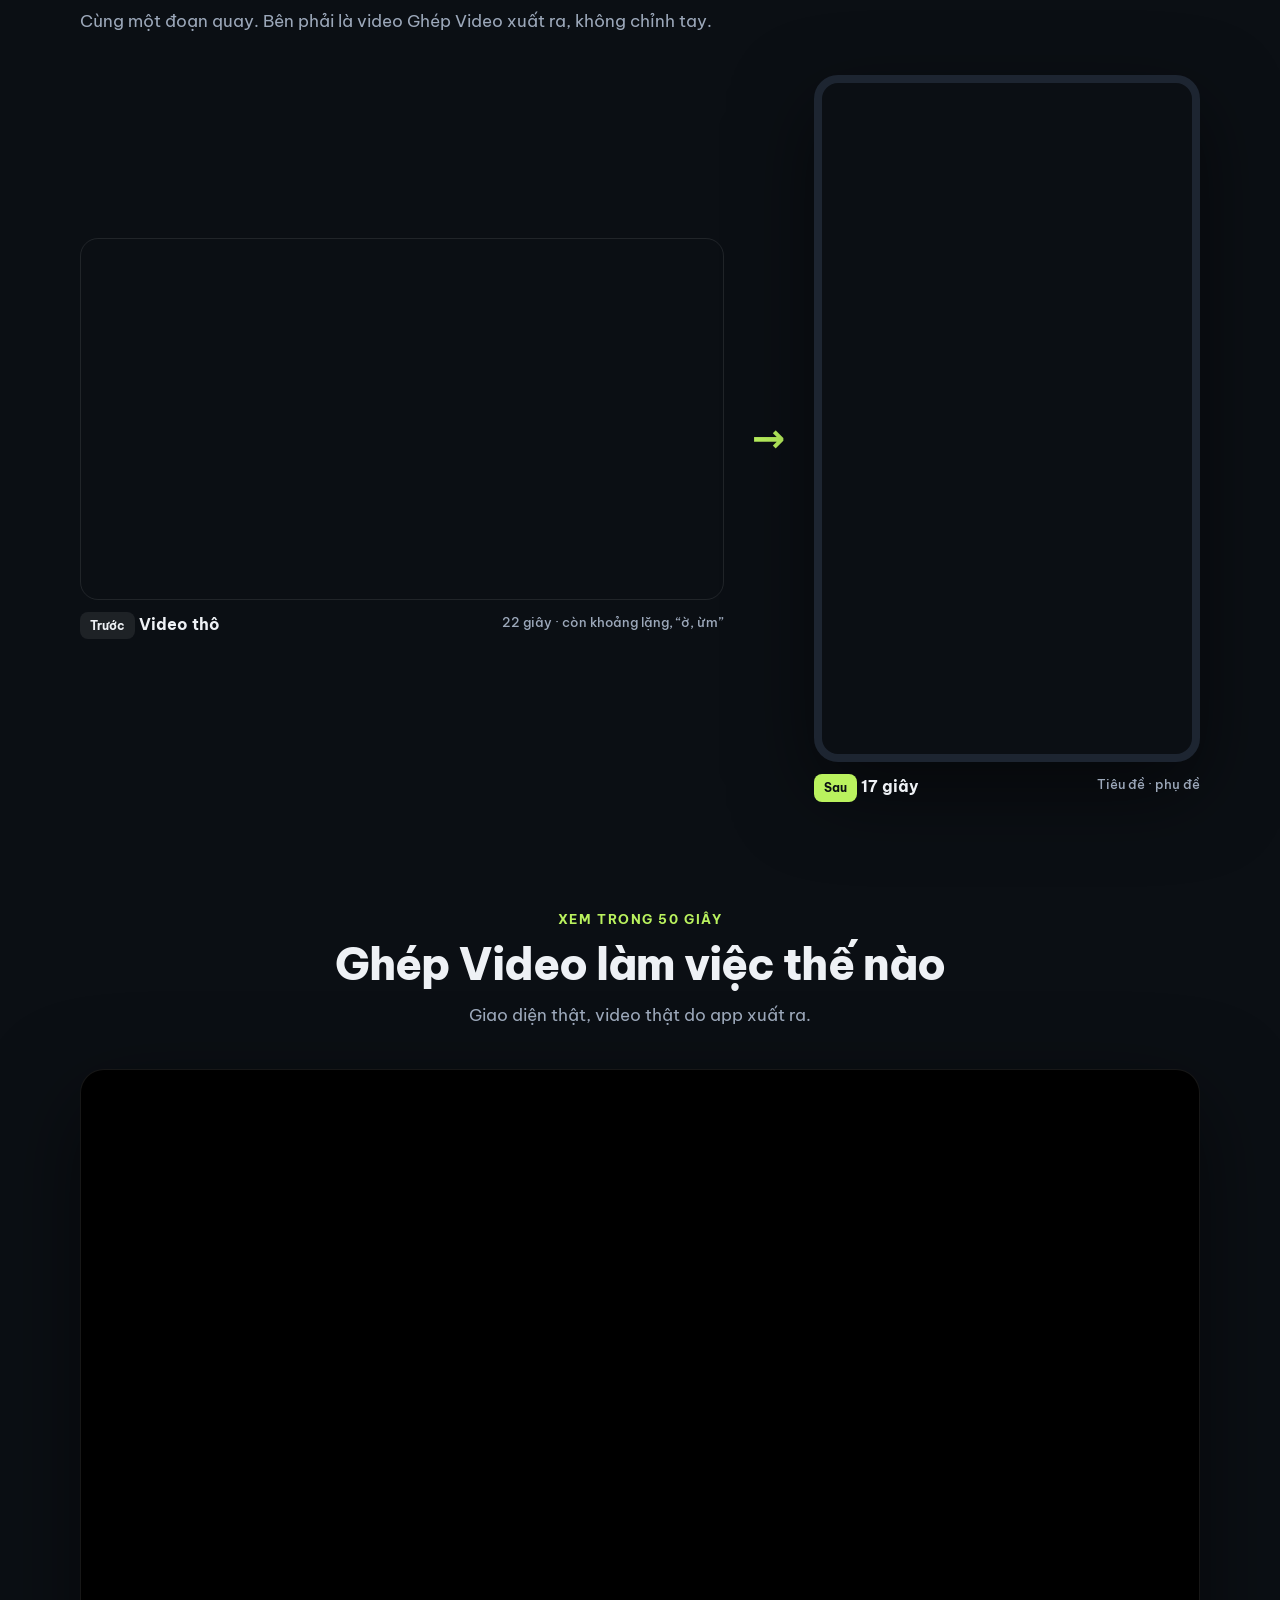
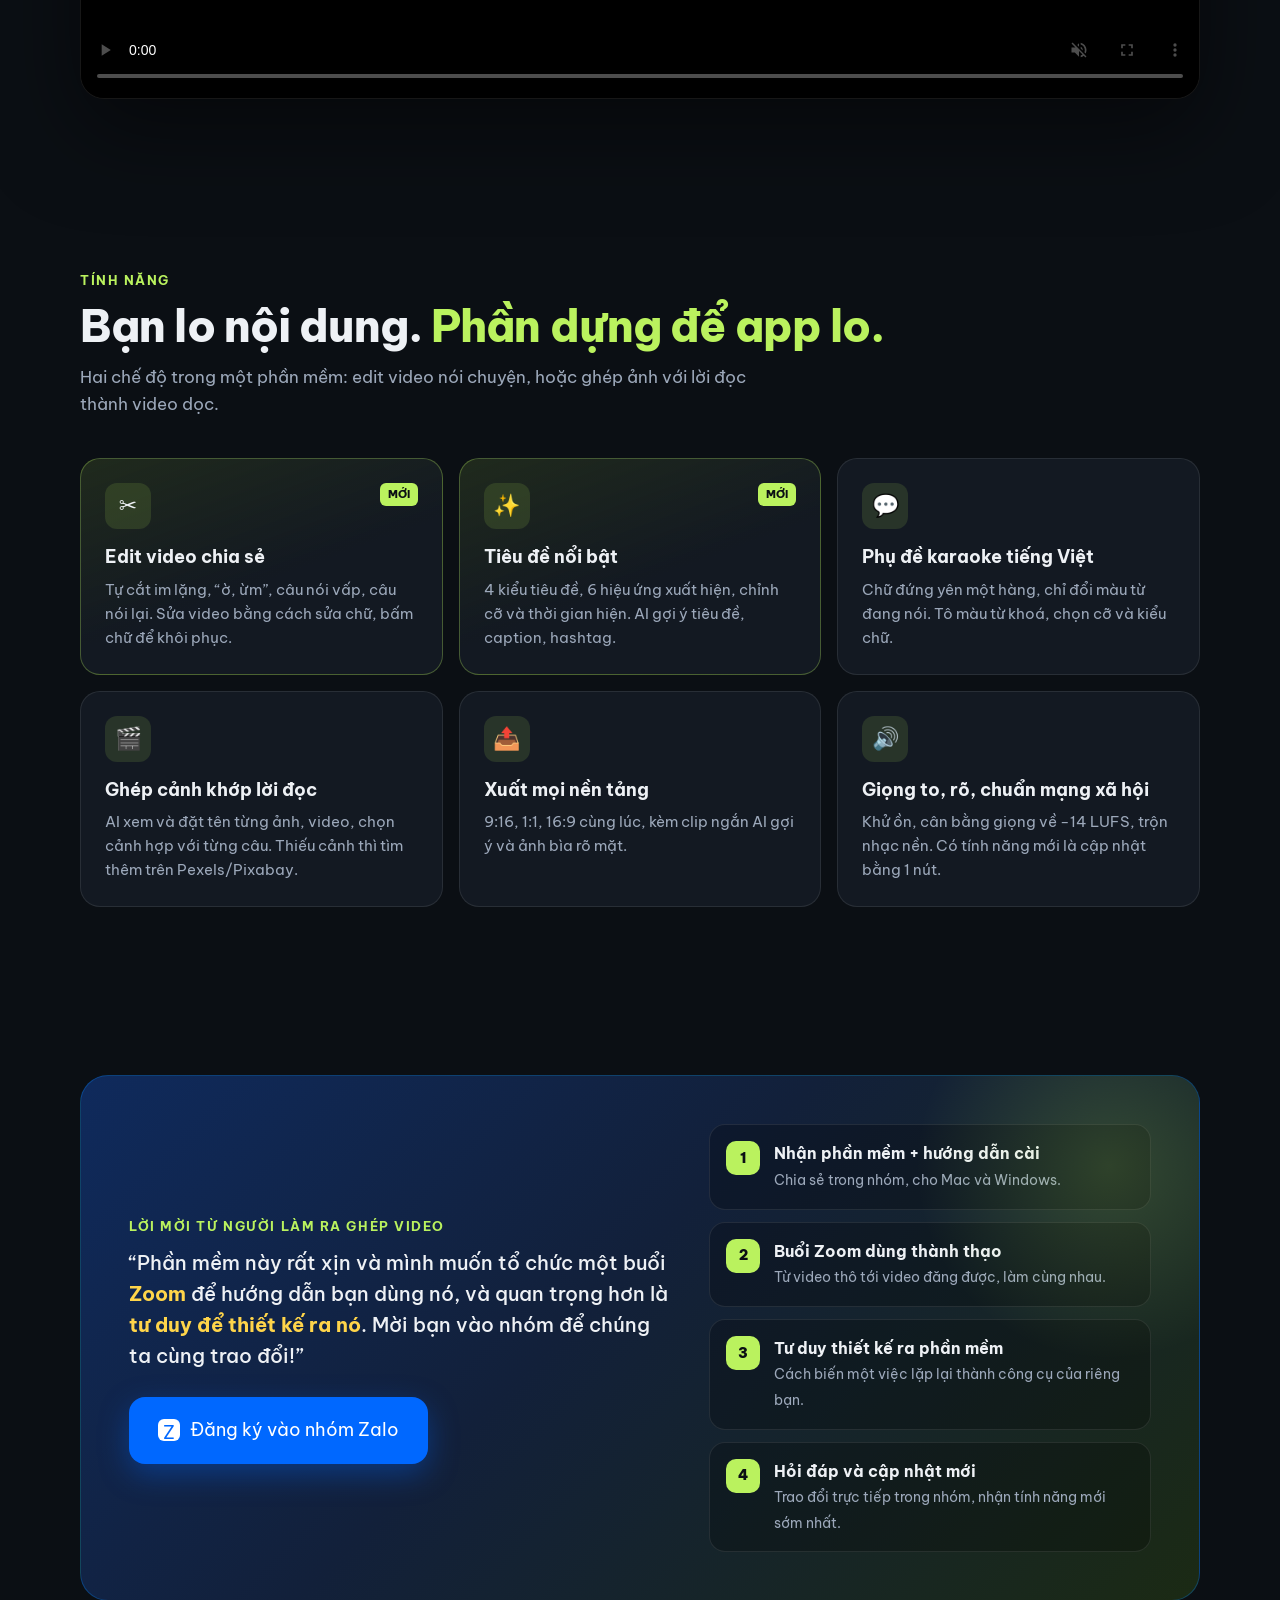
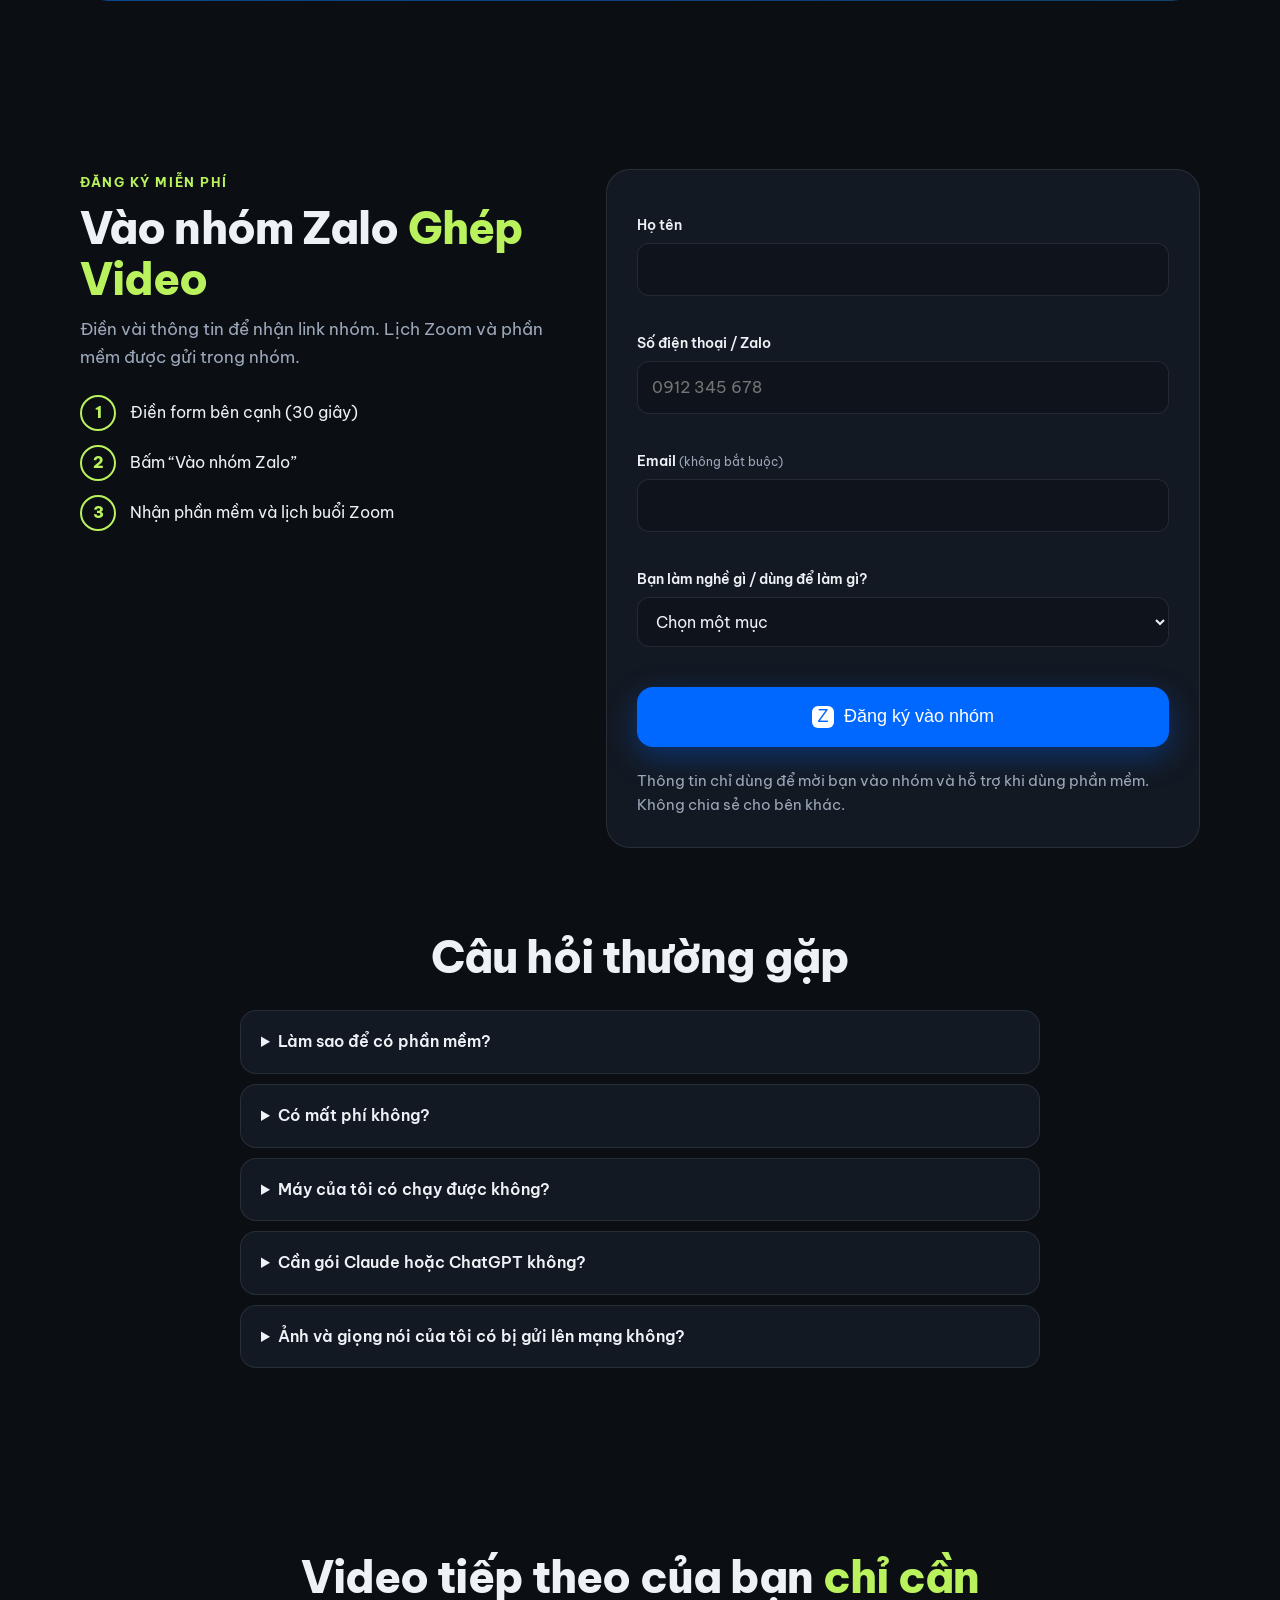
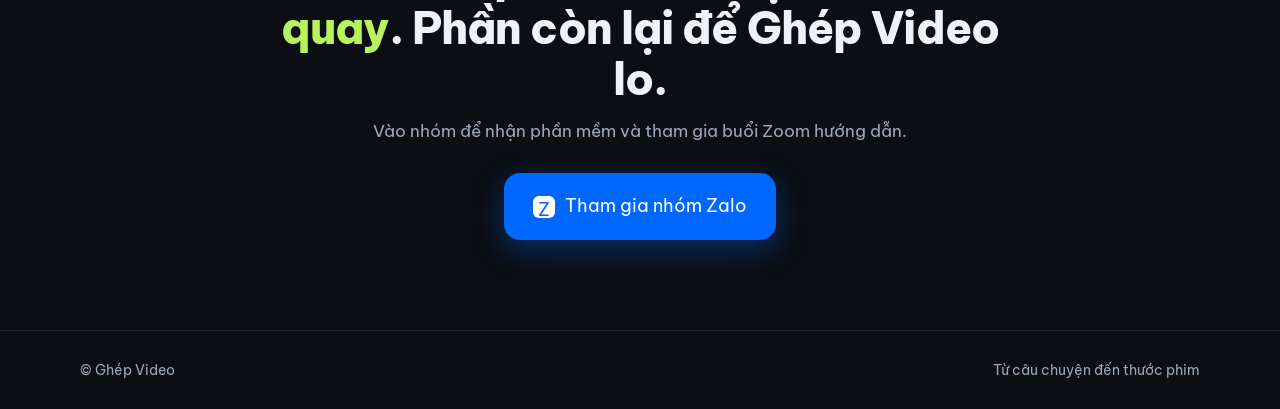
==== commit 7bd64c4f: "Landing: viết lại trang thu hút hơn (trước/sau, nỗi đau → giải pháp, lời mời Zoom); không cho tải tr" ====
--- a/landing/public/index.html
+++ b/landing/public/index.html
@@ -3,173 +3,283 @@
 <head>
 <meta charset="utf-8">
 <meta name="viewport" content="width=device-width, initial-scale=1">
-<title>Ghép Video · Từ video thô đến video hoàn thiện</title>
-<meta name="description" content="Ghép Video: edit video nói chuyện tự cắt im lặng và “ờ, ừm”, thêm tiêu đề, phụ đề karaoke, cảnh trám; hoặc thả ảnh và ghi âm để ghép thành video dọc. Chạy trên Mac và Windows, miễn phí.">
-<meta property="og:title" content="Ghép Video · Từ video thô đến video hoàn thiện">
-<meta property="og:description" content="Từ video thô đến video hoàn thiện: tự cắt, phụ đề karaoke, tiêu đề nổi bật, xuất mọi tỉ lệ. Chạy trên Mac và Windows.">
+<title>Ghép Video · Quay một lần, có ngay video hoàn thiện</title>
+<meta name="description" content="Ghép Video tự cắt im lặng và “ờ, ừm”, thêm tiêu đề nổi bật, phụ đề karaoke, cảnh trám và xuất mọi tỉ lệ. Tham gia nhóm Zalo để nhận phần mềm và buổi Zoom hướng dẫn miễn phí.">
+<meta property="og:title" content="Ghép Video · Quay một lần, có ngay video hoàn thiện">
+<meta property="og:description" content="Tự cắt, phụ đề karaoke, tiêu đề nổi bật, xuất mọi nền tảng. Tham gia nhóm Zalo để nhận phần mềm và buổi Zoom hướng dẫn.">
 <meta property="og:image" content="/gioi-thieu.jpg">
 <link rel="icon" href="/favicon.png">
 <link rel="preconnect" href="https://fonts.googleapis.com">
 <link rel="preconnect" href="https://fonts.gstatic.com" crossorigin>
-<link href="https://fonts.googleapis.com/css2?family=Be+Vietnam+Pro:wght@400;500;600;700;800&display=swap" rel="stylesheet">
+<link href="https://fonts.googleapis.com/css2?family=Be+Vietnam+Pro:wght@400;500;600;700;800;900&display=swap" rel="stylesheet">
 <style>
-:root{--bg:#0b0f14;--panel:#141a23;--panel2:#1a2230;--line:rgba(255,255,255,.09);--text:#eef1f5;--muted:#9ca8ba;--accent:#baf25e;--ink:#0b0f14;--yellow:#ffd54a;--warn:#ffb057;color-scheme:dark}
+:root{--bg:#0b0f14;--panel:#131922;--panel2:#1a2230;--line:rgba(255,255,255,.09);--text:#eef1f5;--muted:#9ca8ba;--accent:#baf25e;--ink:#0b0f14;--yellow:#ffd54a;--pink:#f37aa5;--zalo:#0068ff;--warn:#ffb057;color-scheme:dark}
 *{box-sizing:border-box}
 html{scroll-behavior:smooth}
-body{margin:0;background:var(--bg);color:var(--text);font:16px/1.6 "Be Vietnam Pro",system-ui,-apple-system,"Segoe UI",sans-serif;-webkit-font-smoothing:antialiased}
+body{margin:0;background:var(--bg);color:var(--text);font:16px/1.6 "Be Vietnam Pro",system-ui,-apple-system,"Segoe UI",sans-serif;-webkit-font-smoothing:antialiased;overflow-x:hidden}
 a{color:var(--accent)}
-.wrap{max-width:1120px;margin:0 auto;padding:0 20px}
-header.nav{position:sticky;top:0;z-index:5;background:rgba(11,15,20,.82);backdrop-filter:blur(10px);border-bottom:1px solid var(--line)}
-header.nav .wrap{display:flex;align-items:center;justify-content:space-between;height:64px}
+img,video{max-width:100%}
+.wrap{max-width:1160px;margin:0 auto;padding:0 20px}
+.btn{display:inline-flex;align-items:center;justify-content:center;gap:10px;border-radius:14px;padding:14px 22px;font:700 16px/1.1 inherit;text-decoration:none;border:1px solid var(--line);color:var(--text);background:rgba(255,255,255,.06);cursor:pointer;transition:transform .15s,filter .15s,box-shadow .15s}
+.btn:hover{transform:translateY(-2px)}
+.btn.primary{background:var(--accent);color:var(--ink);border-color:transparent;box-shadow:0 10px 30px rgba(186,242,94,.25)}
+.btn.zalo{background:var(--zalo);color:#fff;border-color:transparent;box-shadow:0 10px 30px rgba(0,104,255,.35)}
+.btn.big{padding:18px 28px;font-size:18px;border-radius:16px}
+.btn:focus-visible,input:focus-visible,select:focus-visible{outline:2px solid var(--accent);outline-offset:2px}
+.zicon{width:22px;height:22px;border-radius:6px;background:#fff;color:var(--zalo);display:inline-grid;place-items:center;font:900 13px/1 inherit}
+
+/* nav */
+header.nav{position:sticky;top:0;z-index:10;background:rgba(11,15,20,.78);backdrop-filter:blur(12px);border-bottom:1px solid var(--line)}
+header.nav .wrap{display:flex;align-items:center;justify-content:space-between;height:66px;gap:12px}
 .brand{display:flex;align-items:center;gap:10px;font-weight:800;letter-spacing:.06em;color:var(--text);text-decoration:none}
 .brand img{width:34px;height:34px}
-.btn{display:inline-flex;align-items:center;justify-content:center;gap:8px;border-radius:12px;padding:12px 20px;font:600 15px/1 inherit;text-decoration:none;border:1px solid var(--line);color:var(--text);background:rgba(255,255,255,.06);cursor:pointer;transition:transform .12s,filter .12s}
-.btn:hover{transform:translateY(-1px)}
-.btn.primary{background:var(--accent);color:var(--ink);border-color:transparent}
-.btn.primary:hover{filter:brightness(1.06)}
-.btn:focus-visible,input:focus-visible,select:focus-visible,textarea:focus-visible{outline:2px solid var(--accent);outline-offset:2px}
-
-.hero{padding:72px 0 56px}
-.hero .wrap{display:grid;grid-template-columns:1.15fr .85fr;gap:48px;align-items:center}
-.eyebrow{display:inline-block;font-size:13px;font-weight:600;color:var(--accent);background:rgba(186,242,94,.1);border:1px solid rgba(186,242,94,.25);padding:6px 12px;border-radius:999px}
-h1{font-size:clamp(34px,5vw,56px);line-height:1.12;margin:18px 0 16px;letter-spacing:-.02em}
-h1 em{font-style:normal;color:var(--accent)}
-.lead{font-size:18px;color:var(--muted);max-width:560px;margin:0 0 28px}
+header .btn{padding:10px 16px;font-size:14px}
+
+/* hero */
+.hero{position:relative;padding:76px 0 64px;overflow:hidden}
+.hero::before{content:"";position:absolute;inset:-20% -10% auto auto;width:720px;height:720px;background:radial-gradient(circle,rgba(186,242,94,.16),transparent 62%);pointer-events:none}
+.hero::after{content:"";position:absolute;left:-200px;bottom:-300px;width:700px;height:700px;background:radial-gradient(circle,rgba(0,104,255,.14),transparent 62%);pointer-events:none}
+.hero .wrap{position:relative;display:grid;grid-template-columns:1.1fr .9fr;gap:56px;align-items:center}
+.eyebrow{display:inline-flex;align-items:center;gap:8px;font-size:14px;font-weight:600;color:var(--accent);background:rgba(186,242,94,.1);border:1px solid rgba(186,242,94,.28);padding:7px 14px;border-radius:999px}
+.eyebrow i{width:8px;height:8px;border-radius:50%;background:var(--accent);box-shadow:0 0 0 0 rgba(186,242,94,.6);animation:ping 1.8s infinite}
+@keyframes ping{70%{box-shadow:0 0 0 10px rgba(186,242,94,0)}100%{box-shadow:0 0 0 0 rgba(186,242,94,0)}}
+h1{font-size:clamp(38px,5.6vw,66px);line-height:1.06;margin:20px 0 18px;letter-spacing:-.025em;font-weight:900}
+h1 em{font-style:normal;background:linear-gradient(90deg,var(--accent),var(--yellow));-webkit-background-clip:text;background-clip:text;color:transparent}
+.lead{font-size:19px;color:var(--muted);max-width:580px;margin:0 0 30px}
+.lead b{color:var(--text)}
 .cta{display:flex;gap:12px;flex-wrap:wrap}
-.os-note{margin-top:14px;font-size:13px;color:var(--muted)}
-
-/* Phone mock with the karaoke line, same look as the app's captions */
-.phone{justify-self:center;width:min(300px,78vw);aspect-ratio:9/16;border-radius:34px;border:10px solid #1d2531;background:linear-gradient(160deg,#1f2a44,#2f6f8f 45%,#5b4a8f 75%,#2a7a5a);position:relative;overflow:hidden;box-shadow:0 30px 80px rgba(0,0,0,.5);container-type:inline-size}
-.phone::after{content:"";position:absolute;inset:0;background:radial-gradient(circle at 30% 20%,rgba(255,255,255,.18),transparent 45%)}
-.phone .t1{position:absolute;top:21%;left:0;right:0;text-align:center;font:900 9cqw/1.1 "Be Vietnam Pro",Arial;text-shadow:0 0 .8cqw #111,.3cqw .3cqw 0 #111}
-.phone .t2{position:absolute;top:30%;left:0;right:0;text-align:center;font:700 6cqw/1.1 "Be Vietnam Pro",Arial;color:var(--accent);text-shadow:0 0 .8cqw #111}
-.phone .cap{position:absolute;top:66%;left:0;right:0;display:flex;justify-content:center;gap:1.6cqw;font:700 6.2cqw/1 "Be Vietnam Pro",Arial;text-shadow:0 0 .6cqw #111,.25cqw .25cqw 0 #111,-.25cqw -.25cqw 0 #111;z-index:1}
-.phone .cap span{transition:color .12s}
-.phone .cap span.on{color:var(--yellow)}
-
-section{padding:64px 0}
-.intro{padding-top:8px}
-.intro video{display:block;width:100%;aspect-ratio:16/9;border-radius:22px;border:1px solid var(--line);background:#000;box-shadow:0 30px 80px rgba(0,0,0,.45)}
-.zalo{margin-top:18px;background:linear-gradient(135deg,rgba(0,104,255,.16),rgba(186,242,94,.08));border:1px solid rgba(0,136,255,.35);border-radius:16px;padding:18px}
-.zalo p{margin:0 0 14px;font-size:15px}
-.zalo .btn{width:100%;background:#0068ff;color:#fff;border-color:transparent;padding:15px}
-h2{font-size:clamp(26px,3.4vw,36px);margin:0 0 10px;letter-spacing:-.01em}
-.sub{color:var(--muted);margin:0 0 32px;max-width:640px}
+.trust{display:flex;gap:18px;flex-wrap:wrap;margin-top:22px;color:var(--muted);font-size:14px}
+.trust span::before{content:"✓ ";color:var(--accent);font-weight:800}
+.phone{justify-self:center;position:relative;width:min(330px,80vw);aspect-ratio:9/16;border-radius:40px;border:12px solid #1d2531;background:#000;overflow:hidden;box-shadow:0 40px 100px rgba(0,0,0,.6),0 0 0 1px rgba(255,255,255,.06)}
+.phone video{width:100%;height:100%;object-fit:cover;display:block}
+.float{position:absolute;z-index:2;background:rgba(19,25,34,.92);border:1px solid var(--line);border-radius:14px;padding:10px 14px;font-size:13px;font-weight:600;box-shadow:0 14px 40px rgba(0,0,0,.45);white-space:nowrap;animation:bob 4s ease-in-out infinite}
+.float b{color:var(--accent)}
+.float.f1{left:-70px;top:18%}.float.f2{right:-60px;top:46%;animation-delay:-1.3s}.float.f3{left:-40px;bottom:12%;animation-delay:-2.6s}
+@keyframes bob{50%{transform:translateY(-8px)}}
+.phonewrap{position:relative;justify-self:center}
+
+/* stats */
+.stats{border-top:1px solid var(--line);border-bottom:1px solid var(--line);background:rgba(255,255,255,.02)}
+.stats .wrap{display:grid;grid-template-columns:repeat(4,1fr);gap:16px;padding-top:26px;padding-bottom:26px}
+.stat b{display:block;font-size:30px;font-weight:900;letter-spacing:-.02em}
+.stat span{color:var(--muted);font-size:14px}
+
+section{padding:84px 0}
+h2{font-size:clamp(28px,3.8vw,44px);line-height:1.15;margin:0 0 12px;letter-spacing:-.02em;font-weight:800}
+h2 em{font-style:normal;color:var(--accent)}
+.sub{color:var(--muted);margin:0 0 40px;max-width:680px;font-size:17px}
+.center{text-align:center}.center .sub{margin-left:auto;margin-right:auto}
+.kicker{display:inline-block;font-size:13px;font-weight:700;letter-spacing:.12em;color:var(--accent);margin-bottom:10px}
+
+/* pains */
+.pains{display:grid;grid-template-columns:repeat(3,1fr);gap:16px}
+.pain{background:var(--panel);border:1px solid var(--line);border-radius:20px;padding:24px}
+.pain .x{color:#ff7a7a;font-weight:800;font-size:14px;margin-bottom:8px}
+.pain p{margin:0;color:var(--muted)}
+.pain .ok{margin-top:14px;padding-top:14px;border-top:1px dashed var(--line);color:var(--text);font-weight:600}
+.pain .ok::before{content:"→ ";color:var(--accent)}
+
+/* before / after */
+.ba{display:grid;grid-template-columns:1.25fr auto .75fr;gap:28px;align-items:center}
+.ba figure{margin:0}
+.ba figcaption{display:flex;justify-content:space-between;margin-top:12px;font-weight:700}
+.ba figcaption small{color:var(--muted);font-weight:500}
+.ba .raw video{width:100%;aspect-ratio:16/9;border-radius:18px;border:1px solid var(--line);display:block;filter:saturate(.7)}
+.ba .done video{width:100%;aspect-ratio:9/16;border-radius:24px;border:8px solid #1d2531;display:block;box-shadow:0 30px 80px rgba(0,0,0,.5)}
+.ba .arrow{font-size:40px;color:var(--accent);font-weight:900}
+.tag{display:inline-block;padding:4px 10px;border-radius:8px;font-size:12px;font-weight:700;background:rgba(255,255,255,.08)}
+.tag.good{background:var(--accent);color:var(--ink)}
+
+/* intro video */
+.intro video{display:block;width:100%;aspect-ratio:16/9;border-radius:24px;border:1px solid var(--line);background:#000;box-shadow:0 30px 90px rgba(0,0,0,.5)}
+
+/* features */
 .grid{display:grid;grid-template-columns:repeat(3,1fr);gap:16px}
-.card{background:var(--panel);border:1px solid var(--line);border-radius:18px;padding:22px}
-.card .ic{width:40px;height:40px;border-radius:10px;display:grid;place-items:center;background:rgba(186,242,94,.12);color:var(--accent);font-size:20px;margin-bottom:12px}
-.card h3{margin:0 0 6px;font-size:17px}
+.card{background:var(--panel);border:1px solid var(--line);border-radius:20px;padding:24px;transition:border-color .2s,transform .2s}
+.card:hover{border-color:rgba(186,242,94,.35);transform:translateY(-3px)}
+.card .ic{width:46px;height:46px;border-radius:12px;display:grid;place-items:center;background:rgba(186,242,94,.12);font-size:22px;margin-bottom:14px}
+.card h3{margin:0 0 6px;font-size:18px}
 .card p{margin:0;color:var(--muted);font-size:15px}
-
-.steps{counter-reset:s;display:grid;grid-template-columns:repeat(4,1fr);gap:16px}
-.steps li{list-style:none;background:var(--panel);border:1px solid var(--line);border-radius:18px;padding:20px;counter-increment:s}
-.steps li::before{content:counter(s);display:grid;place-items:center;width:30px;height:30px;border-radius:50%;background:var(--accent);color:var(--ink);font-weight:800;margin-bottom:10px}
-.steps b{display:block;margin-bottom:4px}
-.steps span{color:var(--muted);font-size:14px}
-
-.dl{display:grid;grid-template-columns:1fr 1fr;gap:32px;align-items:start}
-form.card{padding:28px}
+.card.hot{background:linear-gradient(160deg,rgba(186,242,94,.12),var(--panel) 55%);border-color:rgba(186,242,94,.3)}
+.card .new{float:right;font-size:11px;font-weight:800;color:var(--ink);background:var(--accent);padding:3px 8px;border-radius:6px}
+
+/* zoom offer */
+.offer{position:relative;border-radius:28px;padding:48px;background:linear-gradient(135deg,#0f2a5c,#12203a 45%,#1b2a14);border:1px solid rgba(0,136,255,.3);overflow:hidden}
+.offer::after{content:"";position:absolute;right:-120px;top:-120px;width:420px;height:420px;background:radial-gradient(circle,rgba(186,242,94,.18),transparent 65%)}
+.offer .wrap2{position:relative;display:grid;grid-template-columns:1.1fr .9fr;gap:40px;align-items:center}
+.offer blockquote{margin:0 0 26px;font-size:20px;line-height:1.55;font-weight:500}
+.offer blockquote b{color:var(--yellow)}
+.gets{list-style:none;padding:0;margin:0;display:grid;gap:12px}
+.gets li{display:flex;gap:14px;align-items:flex-start;background:rgba(0,0,0,.25);border:1px solid var(--line);border-radius:16px;padding:16px}
+.gets .n{flex:none;width:34px;height:34px;border-radius:10px;background:var(--accent);color:var(--ink);display:grid;place-items:center;font-weight:900}
+.gets b{display:block}
+.gets span{color:var(--muted);font-size:14px}
+
+/* signup */
+.signup{display:grid;grid-template-columns:.9fr 1.1fr;gap:40px;align-items:start}
+.steps{list-style:none;padding:0;margin:24px 0 0;display:grid;gap:14px}
+.steps li{display:flex;gap:14px;align-items:center}
+.steps .n{flex:none;width:36px;height:36px;border-radius:50%;border:2px solid var(--accent);color:var(--accent);display:grid;place-items:center;font-weight:800}
+form.card,.done-card{padding:30px;border-radius:24px}
+form.card:hover{transform:none}
 label{display:block;font-weight:600;font-size:14px;margin:14px 0 6px}
 label small{font-weight:400;color:var(--muted)}
-input,select,textarea{width:100%;padding:12px 14px;border-radius:10px;border:1px solid var(--line);background:#0f141c;color:var(--text);font:inherit}
+input,select{width:100%;padding:13px 14px;border-radius:12px;border:1px solid var(--line);background:#0f141c;color:var(--text);font:inherit}
 .err{color:var(--warn);font-size:13px;min-height:18px;margin-top:4px}
 .hp{position:absolute;left:-9999px;width:1px;height:1px;overflow:hidden}
-form .btn{width:100%;margin-top:18px;padding:15px}
+form .btn{width:100%;margin-top:18px}
 .privacy{font-size:12px;color:var(--muted);margin-top:12px}
-.req{list-style:none;padding:0;margin:0}
-.req li{padding:12px 0;border-bottom:1px solid var(--line);display:flex;gap:10px}
-.req li b{min-width:92px}
-.ready{display:none}
-.ready.show{display:block}
-.dlbtns{display:flex;flex-direction:column;gap:10px;margin:18px 0}
-.dlbtns .btn{flex-direction:column;align-items:flex-start;gap:2px;padding:16px 18px;text-align:left}
-.dlbtns .btn small{display:block;font-weight:400;font-size:12px;opacity:.75;margin-top:4px}
-.warn+.warn{margin-top:8px}
-.warn{background:rgba(255,176,87,.08);border:1px solid rgba(255,176,87,.3);border-radius:12px;padding:12px 14px;font-size:14px;color:#ffd6a6}
-details{background:var(--panel);border:1px solid var(--line);border-radius:14px;padding:16px 18px;margin-bottom:10px}
+.done-card{display:none;background:linear-gradient(160deg,rgba(0,104,255,.18),var(--panel) 60%);border:1px solid rgba(0,136,255,.35)}
+.done-card.show{display:block}
+.done-card h3{margin:0 0 10px;font-size:24px}
+.done-card p{margin:0 0 18px;font-size:16px}
+.done-card .btn{width:100%}
+.done-card .later{color:var(--muted);font-size:14px;margin-top:14px}
+
+/* faq + footer */
+details{background:var(--panel);border:1px solid var(--line);border-radius:16px;padding:18px 20px;margin-bottom:10px}
 details summary{cursor:pointer;font-weight:600}
 details p{color:var(--muted);margin:10px 0 0}
+.final{text-align:center;padding:90px 0}
+.final h2{max-width:780px;margin:0 auto 14px}
 footer{border-top:1px solid var(--line);padding:28px 0;color:var(--muted);font-size:14px}
 footer .wrap{display:flex;justify-content:space-between;gap:12px;flex-wrap:wrap}
 
-@media (max-width:900px){
- .hero .wrap,.dl{grid-template-columns:1fr}
- .grid{grid-template-columns:1fr 1fr}
- .steps{grid-template-columns:1fr 1fr}
- .phone{order:-1}
+.reveal{opacity:0;transform:translateY(24px);transition:opacity .7s,transform .7s}
+.reveal.in{opacity:1;transform:none}
+
+@media (max-width:960px){
+ .hero .wrap,.signup,.offer .wrap2{grid-template-columns:1fr}
+ .phonewrap{order:-1}
+ .grid,.pains{grid-template-columns:1fr 1fr}
+ .stats .wrap{grid-template-columns:1fr 1fr}
+ .ba{grid-template-columns:1fr}.ba .arrow{transform:rotate(90deg);justify-self:center}
+ .ba .done{max-width:300px;justify-self:center}
+ .offer{padding:28px}
 }
-@media (max-width:560px){.grid,.steps{grid-template-columns:1fr}.hero{padding-top:40px}}
-@media (prefers-reduced-motion:reduce){*{transition:none!important;scroll-behavior:auto!important}}
+@media (max-width:600px){
+ .grid,.pains{grid-template-columns:1fr}
+ .hero{padding-top:44px}
+ .float{display:none}
+ header .btn .long{display:none}
+ section{padding:64px 0}
+}
+@media (prefers-reduced-motion:reduce){*{animation:none!important;transition:none!important;scroll-behavior:auto!important}.reveal{opacity:1;transform:none}}
 </style>
 </head>
 <body>
 <header class="nav"><div class="wrap">
   <a class="brand" href="#"><img src="/icon.png" alt="">GHÉP VIDEO</a>
-  <a class="btn primary" href="#tai-ve">Tải miễn phí</a>
+  <a class="btn zalo" href="#dang-ky"><span class="zicon">Z</span><span>Vào nhóm<span class="long"> Zalo</span></span></a>
 </div></header>
 
 <main>
 <section class="hero"><div class="wrap">
   <div>
-    <span class="eyebrow">Miễn phí · Chạy trên máy của bạn</span>
-    <h1>Từ video thô<br>đến <em>video hoàn thiện</em>.</h1>
-    <p class="lead">Quay một lần, Ghép Video tự cắt chỗ im lặng và “ờ, ừm”, thêm tiêu đề nổi bật, phụ đề karaoke và cảnh trám. Hoặc thả ảnh và file ghi âm vào để nhận video dọc hoàn chỉnh. Sẵn sàng đăng TikTok, Reels, Shorts, YouTube.</p>
+    <span class="eyebrow"><i></i>Buổi Zoom hướng dẫn miễn phí trong nhóm Zalo</span>
+    <h1>Quay một lần.<br><em>Có ngay video hoàn thiện.</em></h1>
+    <p class="lead">Ghép Video <b>tự cắt chỗ im lặng, “ờ, ừm”, câu nói lại</b>, thêm <b>tiêu đề nổi bật</b>, <b>phụ đề karaoke</b> đúng chính tả và cảnh minh hoạ. Một lần bấm, đủ video cho TikTok, Reels, Facebook, YouTube.</p>
     <div class="cta">
-      <a class="btn primary" href="#tai-ve">⬇ Tải về cho&nbsp;<span class="os-name">máy của bạn</span></a>
-      <a class="btn" href="#gioi-thieu">▶ Xem video giới thiệu</a>
+      <a class="btn zalo big" href="#dang-ky"><span class="zicon">Z</span>Tham gia nhóm Zalo</a>
+      <a class="btn big" href="#gioi-thieu">▶ Xem 50 giây</a>
     </div>
-    <p class="os-note">Có bản cho <b>Windows 10/11</b> và <b>Mac chip Apple (M1 trở lên)</b>.</p>
-  </div>
-  <div class="phone" aria-hidden="true">
-    <div class="t1">VỢ CHỒNG</div><div class="t2">Ai làm việc nhà?</div>
-    <div class="cap" id="demoCap"></div>
-  </div>
-</div></section>
-
-<section id="gioi-thieu" class="intro"><div class="wrap">
-  <h2>Xem Ghép Video làm việc trong 50 giây</h2>
-  <p class="sub">Giao diện thật, video thật do app xuất ra.</p>
-  <video id="introVideo" src="/gioi-thieu.mp4" poster="/gioi-thieu.jpg" controls muted playsinline loop preload="metadata" aria-label="Video giới thiệu Ghép Video"></video>
+    <div class="trust"><span>Mac &amp; Windows</span><span>Tiếng Việt chuẩn dấu</span><span>Dùng gói Claude / ChatGPT sẵn có</span></div>
+  </div>
+  <div class="phonewrap">
+    <div class="float f1">✂ Đã cắt <b>“ờ, ừm”</b></div>
+    <div class="float f2">✨ Tiêu đề <b>Nhịp đập</b></div>
+    <div class="float f3">💬 Phụ đề <b>karaoke</b></div>
+    <div class="phone"><video src="/mau-sau.mp4" poster="/mau-sau.jpg" autoplay muted loop playsinline aria-label="Video mẫu do Ghép Video xuất ra"></video></div>
+  </div>
+</div></section>
+
+<div class="stats"><div class="wrap">
+  <div class="stat"><b>22s → 17s</b><span>Video mẫu sau khi tự cắt khoảng lặng</span></div>
+  <div class="stat"><b>6 hiệu ứng</b><span>Cho tiêu đề mở đầu, 4 kiểu chữ nổi bật</span></div>
+  <div class="stat"><b>3 tỉ lệ</b><span>9:16 · 1:1 · 16:9 xuất trong một lần</span></div>
+  <div class="stat"><b>1 nút</b><span>Edit &amp; xuất ngay, cập nhật bản mới</span></div>
+</div></div>
+
+<section><div class="wrap">
+  <div class="center reveal">
+    <span class="kicker">BẠN CÓ ĐANG NHƯ VẬY?</span>
+    <h2>Quay 5 phút, <em>ngồi dựng 2 tiếng</em></h2>
+    <p class="sub">Phần khó nhất của làm video không phải là quay. Là những việc lặp đi lặp lại sau đó.</p>
+  </div>
+  <div class="pains">
+    <div class="pain reveal"><div class="x">✕ Cắt từng chỗ ậm ừ</div><p>Kéo timeline, nghe lại, cắt từng khoảng lặng, từng câu nói vấp.</p><div class="ok">App tự cắt, bạn chỉ xem lại bằng chữ</div></div>
+    <div class="pain reveal"><div class="x">✕ Gõ phụ đề từng chữ</div><p>Sai chính tả, lệch thời gian, chữ nhảy lung tung khó đọc.</p><div class="ok">Phụ đề karaoke tự khớp, đúng chính tả</div></div>
+    <div class="pain reveal"><div class="x">✕ Mỗi kênh xuất lại một lần</div><p>TikTok dọc, YouTube ngang, Facebook vuông, lại thêm caption, hashtag.</p><div class="ok">Xuất cả 3 tỉ lệ kèm caption &amp; hashtag</div></div>
+  </div>
+</div></section>
+
+<section style="padding-top:20px"><div class="wrap">
+  <div class="reveal">
+    <span class="kicker">TRƯỚC → SAU</span>
+    <h2>Từ video thô đến <em>video sẵn sàng đăng</em></h2>
+    <p class="sub">Cùng một đoạn quay. Bên phải là video Ghép Video xuất ra, không chỉnh tay.</p>
+  </div>
+  <div class="ba reveal">
+    <figure class="raw"><video src="/mau-truoc.mp4" poster="/mau-truoc.jpg" autoplay muted loop playsinline aria-label="Video thô trước khi edit"></video><figcaption><span><span class="tag">Trước</span> Video thô</span><small>22 giây · còn khoảng lặng, “ờ, ừm”</small></figcaption></figure>
+    <div class="arrow" aria-hidden="true">→</div>
+    <figure class="done"><video src="/mau-sau.mp4" poster="/mau-sau.jpg" autoplay muted loop playsinline aria-label="Video sau khi Ghép Video edit"></video><figcaption><span><span class="tag good">Sau</span> 17 giây</span><small>Tiêu đề · phụ đề</small></figcaption></figure>
+  </div>
+</div></section>
+
+<section id="gioi-thieu" class="intro" style="padding-top:20px"><div class="wrap">
+  <div class="center reveal">
+    <span class="kicker">XEM TRONG 50 GIÂY</span>
+    <h2>Ghép Video làm việc thế nào</h2>
+    <p class="sub">Giao diện thật, video thật do app xuất ra.</p>
+  </div>
+  <video class="reveal" id="introVideo" src="/gioi-thieu.mp4" poster="/gioi-thieu.jpg" controls muted playsinline loop preload="metadata" aria-label="Video giới thiệu Ghép Video"></video>
 </div></section>
 
 <section id="tinh-nang"><div class="wrap">
-  <h2>Làm video nhanh gấp nhiều lần</h2>
-  <p class="sub">Bạn lo nội dung, phần dựng để app lo. Nhận dạng giọng nói và dựng video chạy ngay trên máy của bạn.</p>
+  <div class="reveal">
+    <span class="kicker">TÍNH NĂNG</span>
+    <h2>Bạn lo nội dung. <em>Phần dựng để app lo.</em></h2>
+    <p class="sub">Hai chế độ trong một phần mềm: edit video nói chuyện, hoặc ghép ảnh với lời đọc thành video dọc.</p>
+  </div>
   <div class="grid">
-    <div class="card"><div class="ic">✂</div><h3>Edit video chia sẻ</h3><p>Tự cắt im lặng, “ờ, ừm”, câu nói vấp và câu nói lại. Sửa video bằng cách sửa chữ, bấm chữ để khôi phục.</p></div>
-    <div class="card"><div class="ic">✨</div><h3>Tiêu đề nổi bật</h3><p>4 kiểu tiêu đề, 6 hiệu ứng xuất hiện, chỉnh cỡ và thời gian hiện. AI gợi ý tiêu đề, caption và hashtag.</p></div>
-    <div class="card"><div class="ic">💬</div><h3>Phụ đề karaoke tiếng Việt</h3><p>Đúng chính tả, chữ đứng yên một hàng, chỉ đổi màu từ đang nói. Tô màu từ khoá, chọn cỡ và kiểu chữ.</p></div>
-    <div class="card"><div class="ic">🎬</div><h3>Ghép cảnh khớp lời đọc</h3><p>AI xem và đặt tên từng ảnh, video rồi chọn cảnh hợp với từng câu. Thiếu cảnh thì tìm thêm trên Pexels/Pixabay.</p></div>
-    <div class="card"><div class="ic">📤</div><h3>Xuất mọi nền tảng</h3><p>9:16 TikTok, 1:1 Facebook, 16:9 YouTube cùng lúc, kèm clip ngắn AI gợi ý và ảnh bìa rõ mặt.</p></div>
-    <div class="card"><div class="ic">🔊</div><h3>Giọng to, rõ, chuẩn mạng xã hội</h3><p>Khử ồn, cân bằng giọng về −14 LUFS, trộn nhạc nền. Có tính năng mới là cập nhật bằng 1 nút bấm.</p></div>
+    <div class="card hot reveal"><span class="new">MỚI</span><div class="ic">✂</div><h3>Edit video chia sẻ</h3><p>Tự cắt im lặng, “ờ, ừm”, câu nói vấp, câu nói lại. Sửa video bằng cách sửa chữ, bấm chữ để khôi phục.</p></div>
+    <div class="card hot reveal"><span class="new">MỚI</span><div class="ic">✨</div><h3>Tiêu đề nổi bật</h3><p>4 kiểu tiêu đề, 6 hiệu ứng xuất hiện, chỉnh cỡ và thời gian hiện. AI gợi ý tiêu đề, caption, hashtag.</p></div>
+    <div class="card reveal"><div class="ic">💬</div><h3>Phụ đề karaoke tiếng Việt</h3><p>Chữ đứng yên một hàng, chỉ đổi màu từ đang nói. Tô màu từ khoá, chọn cỡ và kiểu chữ.</p></div>
+    <div class="card reveal"><div class="ic">🎬</div><h3>Ghép cảnh khớp lời đọc</h3><p>AI xem và đặt tên từng ảnh, video, chọn cảnh hợp với từng câu. Thiếu cảnh thì tìm thêm trên Pexels/Pixabay.</p></div>
+    <div class="card reveal"><div class="ic">📤</div><h3>Xuất mọi nền tảng</h3><p>9:16, 1:1, 16:9 cùng lúc, kèm clip ngắn AI gợi ý và ảnh bìa rõ mặt.</p></div>
+    <div class="card reveal"><div class="ic">🔊</div><h3>Giọng to, rõ, chuẩn mạng xã hội</h3><p>Khử ồn, cân bằng giọng về −14 LUFS, trộn nhạc nền. Có tính năng mới là cập nhật bằng 1 nút.</p></div>
   </div>
 </div></section>
 
 <section><div class="wrap">
-  <h2>4 bước là có video</h2>
-  <p class="sub">Không cần biết dựng phim.</p>
-  <ol class="steps" style="padding:0;margin:0">
-    <li><b>Chọn tư liệu</b><span>Thư mục ảnh và video của bạn.</span></li>
-    <li><b>Chọn file ghi âm</b><span>Giọng kể câu chuyện (M4A, MP3, WAV…).</span></li>
-    <li><b>Chọn kiểu chữ</b><span>Tiêu đề, phụ đề karaoke, nhạc nền.</span></li>
-    <li><b>Xuất video</b><span>Video 1080p dọc 9:16 kèm phụ đề và ảnh bìa.</span></li>
-  </ol>
-</div></section>
-
-<section id="tai-ve"><div class="wrap dl">
-  <div>
-    <h2>Tải Ghép Video miễn phí</h2>
-    <p class="sub">Điền vài thông tin để nhận link tải và được hỗ trợ khi cài đặt.</p>
-    <ul class="req">
-      <li><b>Windows</b><span>Windows 10/11 64-bit. Nên có card NVIDIA để nhanh hơn.</span></li>
-      <li><b>Mac</b><span>Chip Apple M1 trở lên, macOS 12 trở lên.</span></li>
-      <li><b>Bộ nhớ</b><span>RAM từ 8 GB, trống khoảng 6 GB ổ đĩa.</span></li>
-      <li><b>Lần đầu</b><span>Tự tải thêm khoảng 1,5–2 GB cho phần nghe lời đọc (5–15 phút).</span></li>
-      <li><b>AI xem ảnh</b><span>Dùng gói Claude (Pro/Max) hoặc ChatGPT bạn đang có, qua Claude Code / Codex.</span></li>
+  <div class="offer reveal"><div class="wrap2">
+    <div>
+      <span class="kicker">LỜI MỜI TỪ NGƯỜI LÀM RA GHÉP VIDEO</span>
+      <blockquote>“Phần mềm này rất xịn và mình muốn tổ chức một buổi <b>Zoom</b> để hướng dẫn bạn dùng nó, và quan trọng hơn là <b>tư duy để thiết kế ra nó</b>. Mời bạn vào nhóm để chúng ta cùng trao đổi!”</blockquote>
+      <a class="btn zalo big" href="#dang-ky"><span class="zicon">Z</span>Đăng ký vào nhóm Zalo</a>
+    </div>
+    <ul class="gets">
+      <li><span class="n">1</span><div><b>Nhận phần mềm + hướng dẫn cài</b><span>Chia sẻ trong nhóm, cho Mac và Windows.</span></div></li>
+      <li><span class="n">2</span><div><b>Buổi Zoom dùng thành thạo</b><span>Từ video thô tới video đăng được, làm cùng nhau.</span></div></li>
+      <li><span class="n">3</span><div><b>Tư duy thiết kế ra phần mềm</b><span>Cách biến một việc lặp lại thành công cụ của riêng bạn.</span></div></li>
+      <li><span class="n">4</span><div><b>Hỏi đáp và cập nhật mới</b><span>Trao đổi trực tiếp trong nhóm, nhận tính năng mới sớm nhất.</span></div></li>
     </ul>
-  </div>
-
-  <div>
+  </div></div>
+</div></section>
+
+<section id="dang-ky"><div class="wrap signup">
+  <div class="reveal">
+    <span class="kicker">ĐĂNG KÝ MIỄN PHÍ</span>
+    <h2>Vào nhóm Zalo <em>Ghép Video</em></h2>
+    <p class="sub" style="margin-bottom:0">Điền vài thông tin để nhận link nhóm. Lịch Zoom và phần mềm được gửi trong nhóm.</p>
+    <ol class="steps">
+      <li><span class="n">1</span>Điền form bên cạnh (30 giây)</li>
+      <li><span class="n">2</span>Bấm “Vào nhóm Zalo”</li>
+      <li><span class="n">3</span>Nhận phần mềm và lịch buổi Zoom</li>
+    </ol>
+  </div>
+
+  <div class="reveal">
     <form class="card" id="leadForm" novalidate>
       <label for="name">Họ tên</label>
       <input id="name" name="name" autocomplete="name" required>
@@ -189,85 +299,69 @@
       <input id="purposeOther" name="purposeOther" placeholder="Ghi rõ nghề nghiệp / mục đích" hidden style="margin-top:8px">
       <div class="err" data-for="purpose"></div>
       <div class="hp" aria-hidden="true"><label for="website">Website</label><input id="website" name="website" tabindex="-1" autocomplete="off"></div>
-      <button class="btn primary" type="submit" id="submitBtn">Nhận link tải</button>
+      <button class="btn zalo big" type="submit" id="submitBtn"><span class="zicon">Z</span>Đăng ký vào nhóm</button>
       <div class="err" id="formErr" role="alert"></div>
-      <p class="privacy">Thông tin chỉ dùng để gửi link tải và hỗ trợ bạn khi dùng app. Không chia sẻ cho bên khác.</p>
+      <p class="privacy">Thông tin chỉ dùng để mời bạn vào nhóm và hỗ trợ khi dùng phần mềm. Không chia sẻ cho bên khác.</p>
     </form>
 
-    <div class="card ready" id="ready" tabindex="-1">
-      <h3 style="margin:0">Cảm ơn <span id="who"></span>! Chọn bản cho máy của bạn:</h3>
-      <div class="dlbtns">
-        <a class="btn" id="dlWin" href="/d/windows">🪟 Tải cho Windows<small>GhepVideo-Setup.exe · bấm đúp → Next → Install</small></a>
-        <a class="btn" id="dlMac" href="/d/mac">🍎 Tải cho Mac (chip Apple)<small>GhepVideo.pkg · bấm đúp → Tiếp tục → Cài đặt</small></a>
-      </div>
-      <div class="warn" id="warnWin"><b>Windows:</b> nếu hiện “Windows protected your PC”, bấm <b>More info → Run anyway</b>.</div>
-      <div class="warn" id="warnMac"><b>Mac:</b> nếu báo không mở được, vào <b>Cài đặt hệ thống → Quyền riêng tư &amp; Bảo mật → Vẫn mở</b>.</div>
-      <p class="privacy">Sau trình cài, một cửa sổ sẽ tải phần còn lại (~2 GB). <b>Đừng đóng</b> cho tới khi app tự mở. Link tải dùng được trong 24 giờ.</p>
-      <div class="zalo" id="zalo" hidden>
-        <p>Phần mềm này rất xịn và mình muốn tổ chức một buổi <b>Zoom</b> để hướng dẫn bạn dùng nó, và quan trọng hơn là <b>tư duy để thiết kế ra nó</b>. Mời bạn vào nhóm để chúng ta cùng trao đổi!</p>
-        <a class="btn" id="zaloBtn" href="#" target="_blank" rel="noopener">💬 Vào nhóm Zalo</a>
-      </div>
+    <div class="done-card" id="ready" tabindex="-1">
+      <h3>Cảm ơn <span id="who"></span>! 🎉</h3>
+      <p>Phần mềm này rất xịn và mình muốn tổ chức một buổi <b>Zoom</b> để hướng dẫn bạn dùng nó, và quan trọng hơn là <b>tư duy để thiết kế ra nó</b>. Mời bạn vào nhóm để chúng ta cùng trao đổi!</p>
+      <a class="btn zalo big" id="zaloBtn" href="#" target="_blank" rel="noopener" hidden><span class="zicon">Z</span>Vào nhóm Zalo ngay</a>
+      <p class="later" id="zaloLater" hidden>Mình sẽ nhắn Zalo cho bạn qua số <b id="phoneShown"></b> để mời vào nhóm trong thời gian sớm nhất.</p>
     </div>
   </div>
 </div></section>
 
-<section><div class="wrap" style="max-width:820px">
-  <h2>Câu hỏi thường gặp</h2>
-  <details><summary>App có mất phí không?</summary><p>Miễn phí. Nhạc nền và ảnh là của bạn, app chỉ giúp dựng.</p></details>
-  <details><summary>Vì sao máy báo “nhà phát triển không xác định”?</summary><p>Bộ cài chưa mua chứng chỉ ký số của Apple/Microsoft. App an toàn: mã nguồn công khai trên GitHub. Làm theo hướng dẫn ở trên để mở lần đầu.</p></details>
-  <details><summary>Ảnh và giọng nói của tôi có bị gửi lên mạng không?</summary><p>Nhận dạng giọng và dựng video luôn chạy trên máy bạn. Để AI xem và đặt tên tư liệu, ảnh thu nhỏ được gửi lên Claude (Anthropic) hoặc ChatGPT (OpenAI) bằng tài khoản của chính bạn. Tìm ảnh miễn phí chỉ gửi từ khoá tới Pexels/Pixabay.</p></details>
-  <details><summary>Cần gói Claude hoặc ChatGPT không?</summary><p>Cần một trong hai cho phần AI xem ảnh (dựng video, phụ đề, giọng đọc vẫn dùng được khi không có). Cài Claude Code hoặc Codex (miễn phí, hướng dẫn có trong app), đăng nhập 1 lần bằng tài khoản của bạn, rồi chọn Claude hoặc ChatGPT trong mục “AI xem ảnh”. Lượt dùng tính vào hạn mức gói của bạn.</p></details>
-  <details><summary>Máy tôi yếu có chạy được không?</summary><p>Cần RAM 16 GB. Trên Mac chip Apple chạy tốt; trên Windows không có card NVIDIA vẫn chạy nhưng phân tích ảnh sẽ chậm hơn.</p></details>
-  <details><summary>Cập nhật bản mới thế nào?</summary><p>Mở app, khi nút “Phiên bản” ở góc trên bên phải chuyển xanh thì bấm vào và chọn Cập nhật.</p></details>
+<section style="padding-top:0"><div class="wrap" style="max-width:840px">
+  <h2 class="center reveal" style="margin-bottom:28px">Câu hỏi thường gặp</h2>
+  <details><summary>Làm sao để có phần mềm?</summary><p>Đăng ký ở form trên và vào nhóm Zalo. Phần mềm, hướng dẫn cài và lịch buổi Zoom được chia sẻ trong nhóm.</p></details>
+  <details><summary>Có mất phí không?</summary><p>Tham gia nhóm và buổi Zoom hướng dẫn là miễn phí.</p></details>
+  <details><summary>Máy của tôi có chạy được không?</summary><p>Windows 10/11 64-bit hoặc Mac chip Apple (M1 trở lên), RAM từ 8 GB (nên có 16 GB), trống khoảng 6 GB ổ đĩa. Trên Windows có card NVIDIA sẽ nhanh hơn.</p></details>
+  <details><summary>Cần gói Claude hoặc ChatGPT không?</summary><p>Cần một trong hai cho phần AI: xem và đặt tên ảnh, gợi ý tiêu đề, soát chính tả. Cắt video, phụ đề, giọng đọc vẫn dùng được khi không có. Lượt dùng tính vào hạn mức gói của bạn.</p></details>
+  <details><summary>Ảnh và giọng nói của tôi có bị gửi lên mạng không?</summary><p>Nhận dạng giọng và dựng video luôn chạy trên máy bạn. Khi dùng AI, ảnh thu nhỏ và lời thoại được gửi tới Claude (Anthropic) hoặc ChatGPT (OpenAI) bằng tài khoản của chính bạn. Tìm ảnh miễn phí chỉ gửi từ khoá tới Pexels/Pixabay.</p></details>
+</div></section>
+
+<section class="final"><div class="wrap">
+  <h2 class="reveal">Video tiếp theo của bạn <em>chỉ cần quay</em>. Phần còn lại để Ghép Video lo.</h2>
+  <p class="sub reveal" style="margin:0 auto 28px">Vào nhóm để nhận phần mềm và tham gia buổi Zoom hướng dẫn.</p>
+  <a class="btn zalo big reveal" href="#dang-ky"><span class="zicon">Z</span>Tham gia nhóm Zalo</a>
 </div></section>
 </main>
 
-<footer><div class="wrap"><span>© Ghép Video</span><a href="https://github.com/nguyenlanh282/ghep-video" rel="noopener">Mã nguồn trên GitHub</a></div></footer>
+<footer><div class="wrap"><span>© Ghép Video</span><span>Từ câu chuyện đến thước phim</span></div></footer>
 
 <script>
 'use strict';
 const $ = s => document.querySelector(s);
-// Which computer is this? Used to put the right download first.
 const ua = navigator.userAgent, os = /Windows/i.test(ua) ? 'windows' : /Mac/i.test(ua) ? 'mac' : 'other';
-document.querySelectorAll('.os-name').forEach(e => e.textContent = os === 'windows' ? 'Windows' : os === 'mac' ? 'Mac' : 'máy của bạn');
-
-// Karaoke line in the phone mock: the words stay put, only the spoken one changes colour.
-const lines = [['Có', 'bao', 'giờ', 'chồng', 'mấy', 'bà'], ['làm', 'xong', 'một', 'việc', 'gì', 'đó'], ['mà', 'chỉ', 'được', 'lướt', 'qua?']];
-let li = 0, wi = 0;
-function tick() {
-  const cap = $('#demoCap');
-  if (wi === 0) cap.innerHTML = lines[li].map(w => `<span>${w}</span>`).join('');
-  [...cap.children].forEach((s, i) => s.classList.toggle('on', i === wi));
-  if (++wi >= lines[li].length) { wi = 0; li = (li + 1) % lines.length; setTimeout(tick, 700); } else setTimeout(tick, 420);
-}
-if (!matchMedia('(prefers-reduced-motion: reduce)').matches) tick(); else $('#demoCap').innerHTML = lines[0].map(w => `<span>${w}</span>`).join('');
+
+// Sections fade in as they scroll into view; videos play only while visible.
+if ('IntersectionObserver' in window) {
+  const io = new IntersectionObserver(es => es.forEach(e => { if (e.isIntersecting) { e.target.classList.add('in'); io.unobserve(e.target); } }), {threshold: .12});
+  document.querySelectorAll('.reveal').forEach(el => io.observe(el));
+  const vo = new IntersectionObserver(es => es.forEach(e => { if (e.isIntersecting) e.target.play().catch(() => {}); else e.target.pause(); }), {threshold: .35});
+  document.querySelectorAll('video[muted], video').forEach(v => vo.observe(v));
+} else document.querySelectorAll('.reveal').forEach(el => el.classList.add('in'));
 
 $('#purpose').addEventListener('change', e => { $('#purposeOther').hidden = e.target.value !== 'khac'; });
 
-function showZalo(link) {
-  if (!/^https:\/\/zalo\.me\//.test(link || '')) return;
-  $('#zaloBtn').href = link; $('#zalo').hidden = false;
-}
-// The intro plays (muted) while it is on screen.
-if ('IntersectionObserver' in window && !matchMedia('(prefers-reduced-motion: reduce)').matches) {
-  const v = $('#introVideo');
-  new IntersectionObserver(es => es.forEach(e => { if (e.isIntersecting) v.play().catch(() => {}); else v.pause(); }), {threshold: .5}).observe(v);
-}
-
-function showReady(name) {
+function showReady(name, zalo, phone) {
   $('#leadForm').style.display = 'none';
   $('#who').textContent = name || 'bạn';
-  const first = os === 'mac' ? $('#dlMac') : $('#dlWin');
-  first.classList.add('primary'); first.parentElement.prepend(first);
-  if (os === 'mac') $('#warnMac').parentElement.insertBefore($('#warnMac'), $('#warnWin'));
+  if (/^https:\/\/zalo\.me\//.test(zalo || '')) { $('#zaloBtn').href = zalo; $('#zaloBtn').hidden = false; }
+  else { $('#phoneShown').textContent = phone || 'bạn đã điền'; $('#zaloLater').hidden = false; }
   $('#ready').classList.add('show'); $('#ready').focus();
 }
-try { const saved = localStorage.getItem('gv_name'); if (saved && document.cookie.includes('gv_ok=1')) { showReady(saved); showZalo(localStorage.getItem('gv_zalo')); } } catch (e) {}
+try {
+  const saved = JSON.parse(localStorage.getItem('gv_lead') || 'null');
+  if (saved && document.cookie.includes('gv_ok=1')) showReady(saved.name, saved.zalo, saved.phone);
+} catch (e) {}
 
 $('#leadForm').addEventListener('submit', async e => {
   e.preventDefault();
   document.querySelectorAll('.err').forEach(x => x.textContent = '');
-  const f = e.target, btn = $('#submitBtn');
+  const f = e.target, btn = $('#submitBtn'), label = btn.innerHTML;
   const purpose = f.purpose.value === 'khac' ? f.purposeOther.value.trim() : f.purpose.value;
   const data = { name: f.name.value, phone: f.phone.value, email: f.email.value, purpose, os, website: f.website.value };
   btn.disabled = true; btn.textContent = 'Đang gửi…';
@@ -275,15 +369,17 @@
     const r = await fetch('/api/lead', { method: 'POST', headers: { 'Content-Type': 'application/json' }, body: JSON.stringify(data) });
     const out = await r.json();
     if (out.ok) {
-      try { localStorage.setItem('gv_name', data.name.trim()); localStorage.setItem('gv_zalo', out.zalo || ''); } catch (e) {}
-      document.cookie = 'gv_ok=1; path=/; max-age=86400; samesite=lax';
-      showReady(data.name.trim()); showZalo(out.zalo);
+      const lead = { name: data.name.trim(), zalo: out.zalo || '', phone: data.phone.trim() };
+      try { localStorage.setItem('gv_lead', JSON.stringify(lead)); } catch (e) {}
+      document.cookie = 'gv_ok=1; path=/; max-age=2592000; samesite=lax';
+      showReady(lead.name, lead.zalo, lead.phone);
+      if (lead.zalo) setTimeout(() => { location.href = lead.zalo; }, 2500);  // take them straight to the group
     } else if (out.errors) {
       for (const [k, v] of Object.entries(out.errors)) { const el = document.querySelector(`.err[data-for="${k}"]`); if (el) el.textContent = v; }
       const firstBad = f.querySelector(`[name="${Object.keys(out.errors)[0]}"]`); if (firstBad) firstBad.focus();
     } else $('#formErr').textContent = out.error || 'Chưa gửi được, vui lòng thử lại.';
   } catch (err) { $('#formErr').textContent = 'Không kết nối được. Kiểm tra mạng rồi thử lại.'; }
-  btn.disabled = false; btn.textContent = 'Nhận link tải';
+  btn.disabled = false; btn.innerHTML = label;
 });
 </script>
 </body>
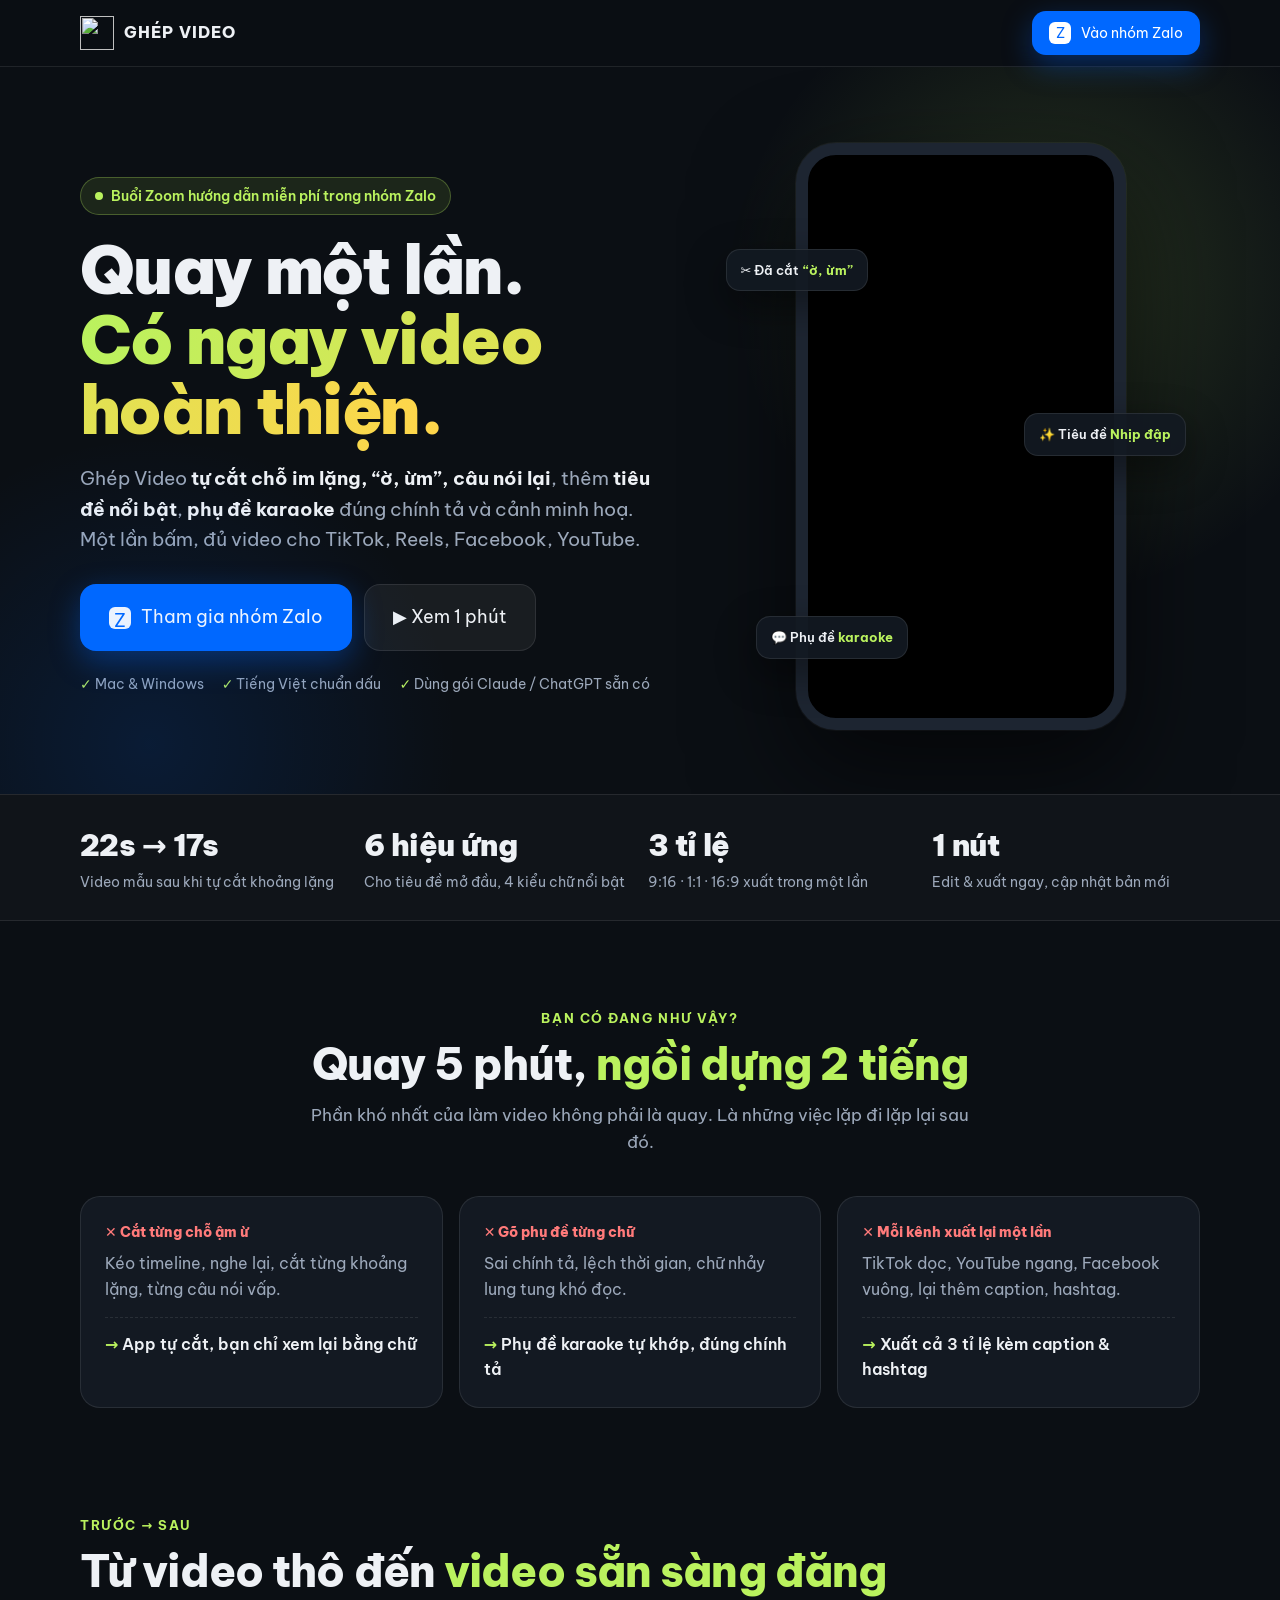
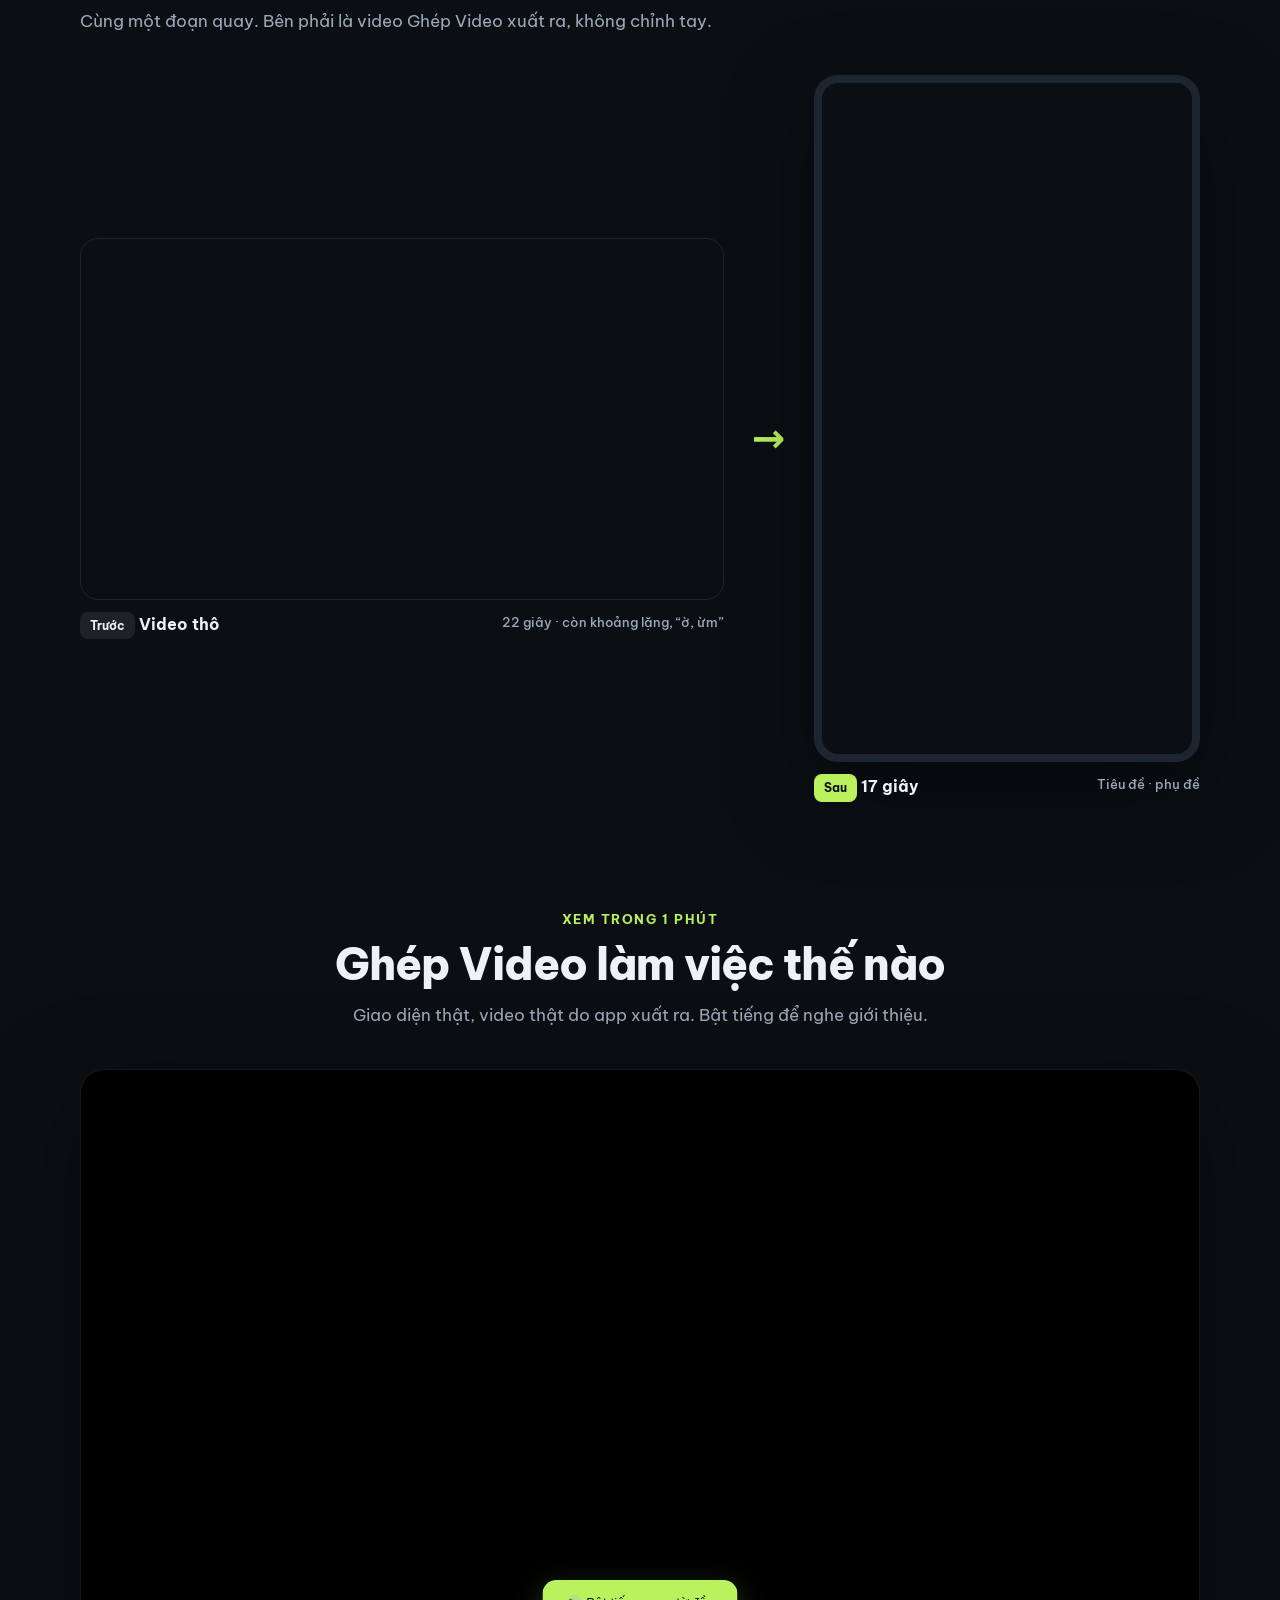
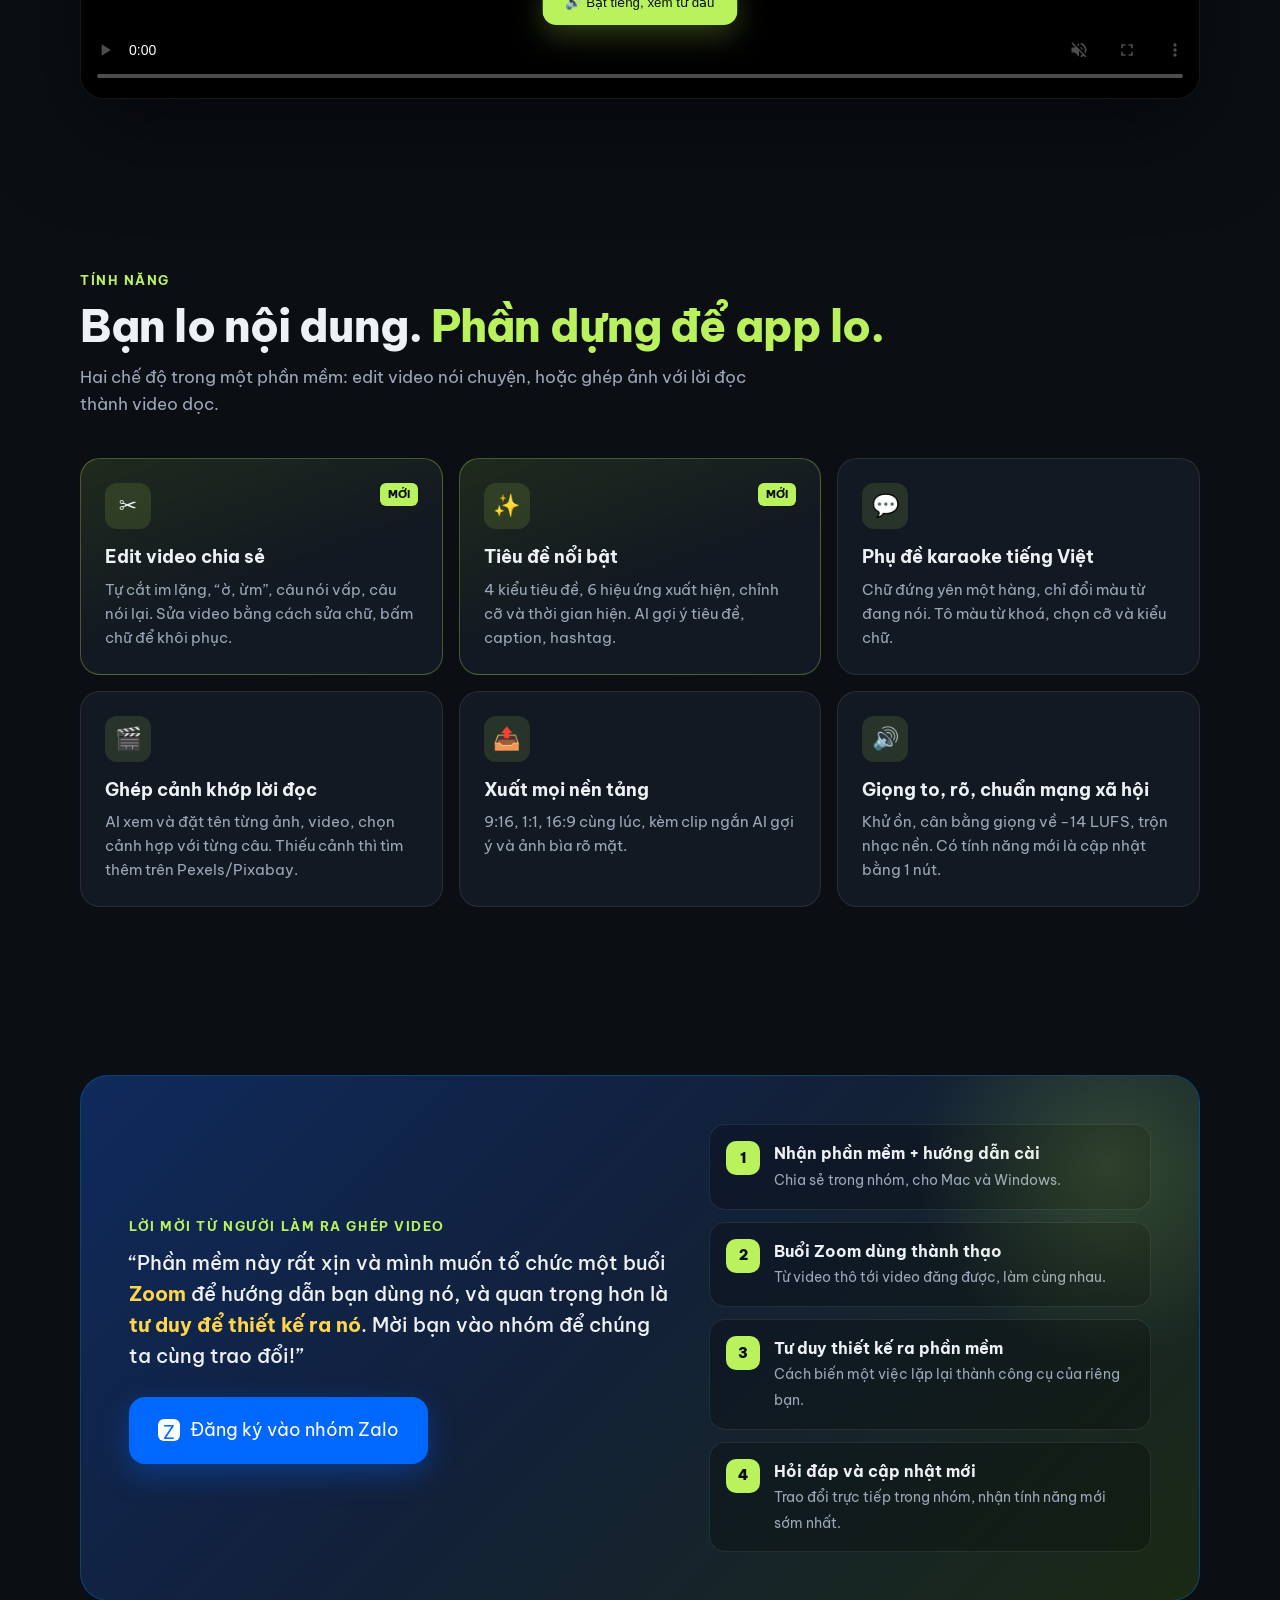
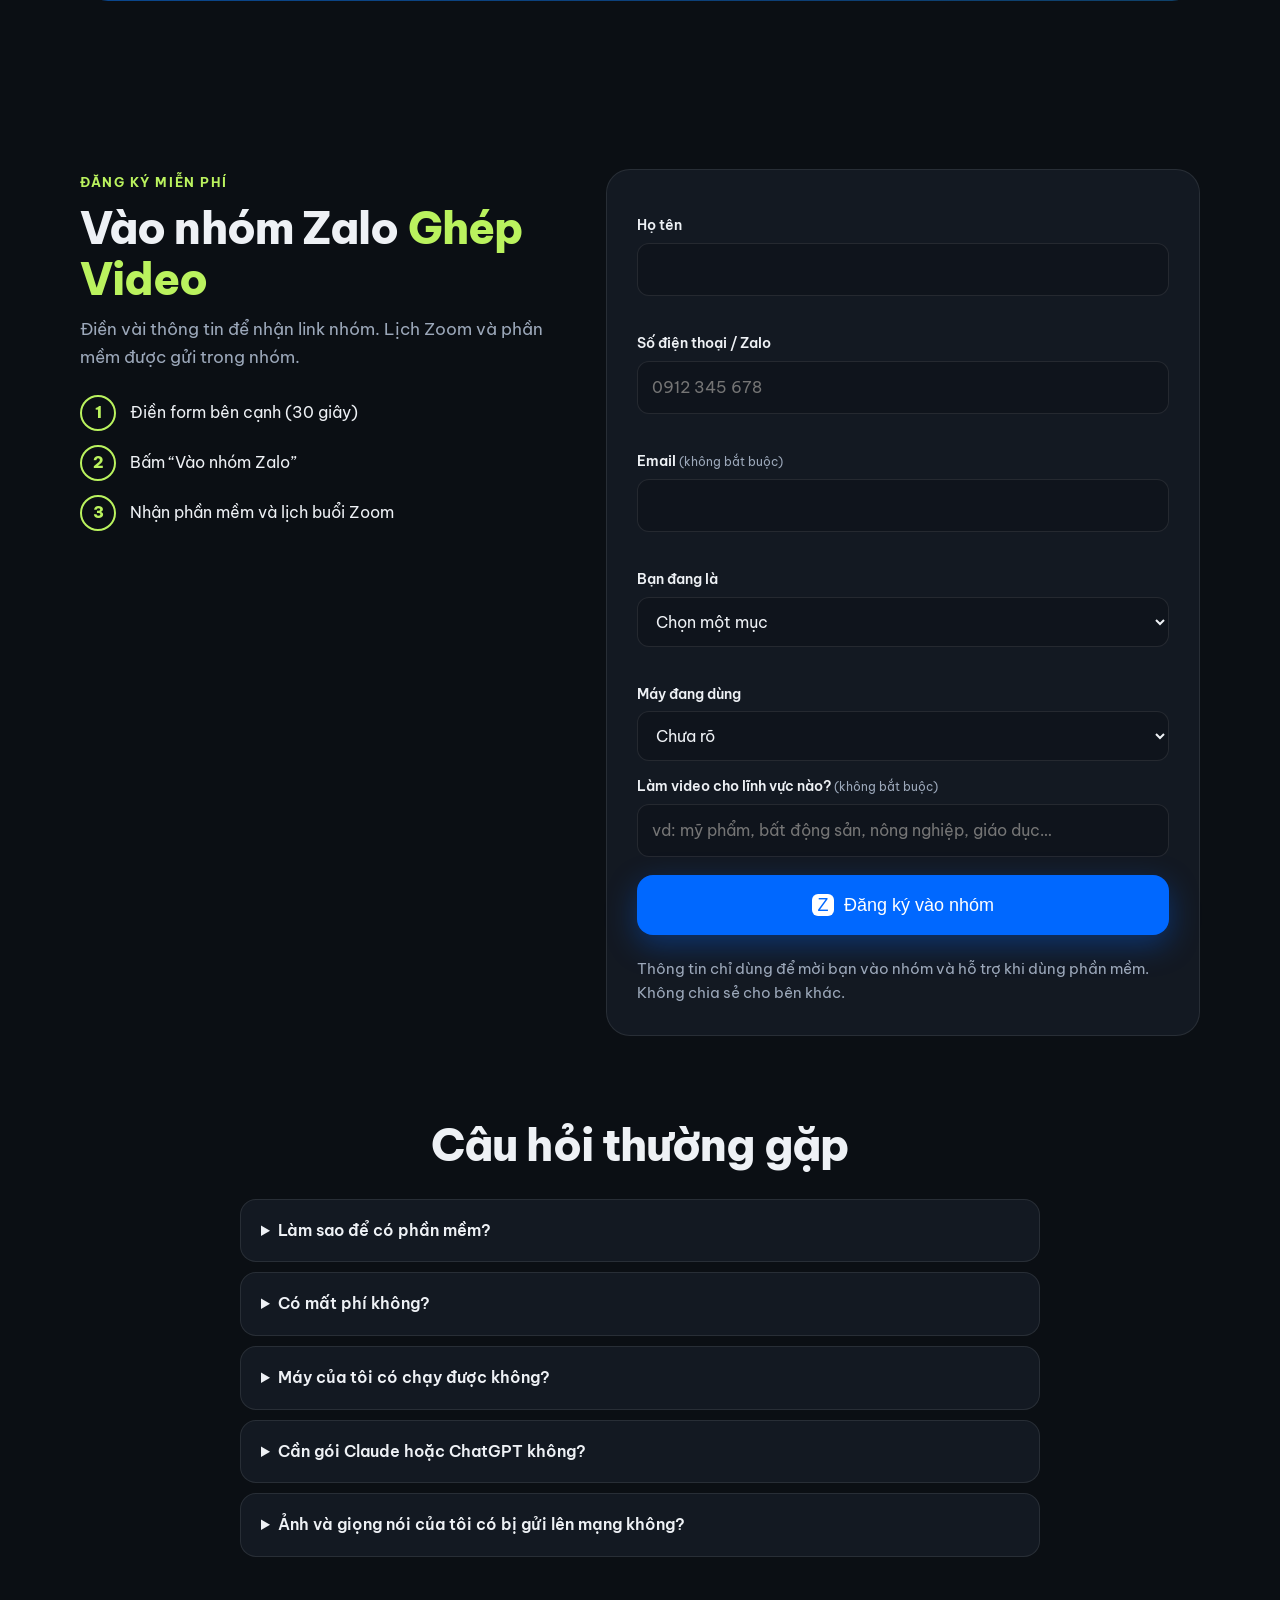
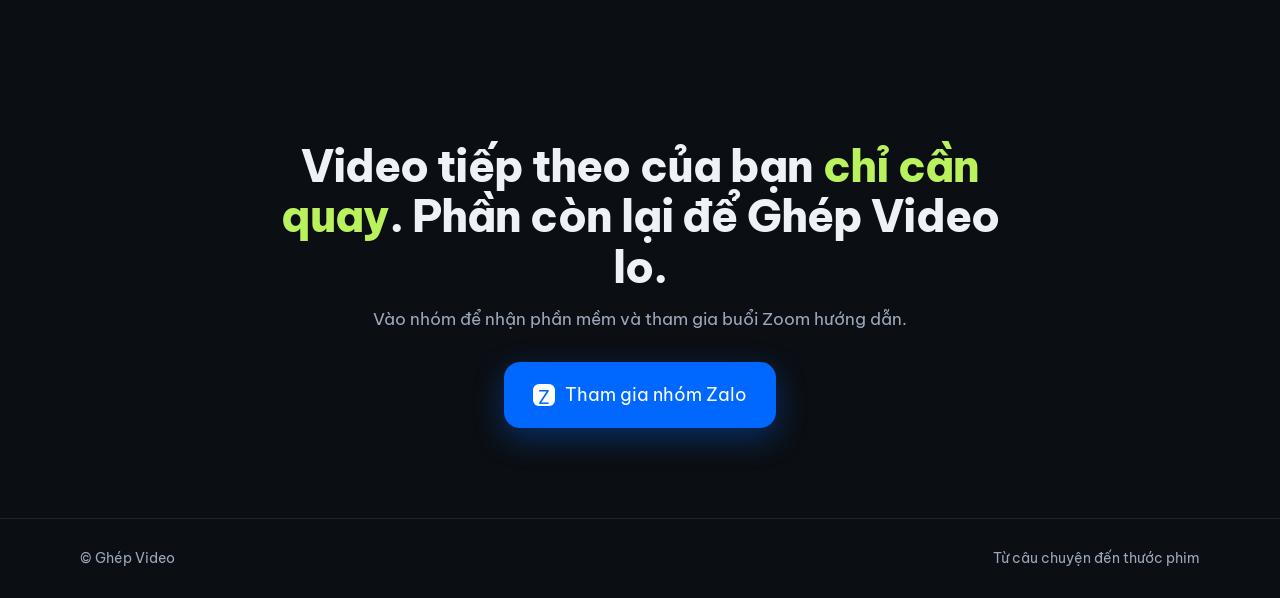
==== commit ebec7030: "Landing: form khớp bảng Lark mới (Bạn đang là, Máy đang dùng, lĩnh vực, Trạng thái), video giới thiệ" ====
--- a/landing/public/index.html
+++ b/landing/public/index.html
@@ -91,6 +91,9 @@
 .tag.good{background:var(--accent);color:var(--ink)}
 
 /* intro video */
+.introbox{position:relative}
+.unmute{position:absolute;left:50%;bottom:74px;transform:translateX(-50%);box-shadow:0 10px 40px rgba(0,0,0,.5)}
+.unmute:hover{transform:translateX(-50%) translateY(-2px)}
 .intro video{display:block;width:100%;aspect-ratio:16/9;border-radius:24px;border:1px solid var(--line);background:#000;box-shadow:0 30px 90px rgba(0,0,0,.5)}
 
 /* features */
@@ -181,7 +184,7 @@
     <p class="lead">Ghép Video <b>tự cắt chỗ im lặng, “ờ, ừm”, câu nói lại</b>, thêm <b>tiêu đề nổi bật</b>, <b>phụ đề karaoke</b> đúng chính tả và cảnh minh hoạ. Một lần bấm, đủ video cho TikTok, Reels, Facebook, YouTube.</p>
     <div class="cta">
       <a class="btn zalo big" href="#dang-ky"><span class="zicon">Z</span>Tham gia nhóm Zalo</a>
-      <a class="btn big" href="#gioi-thieu">▶ Xem 50 giây</a>
+      <a class="btn big" href="#gioi-thieu">▶ Xem 1 phút</a>
     </div>
     <div class="trust"><span>Mac &amp; Windows</span><span>Tiếng Việt chuẩn dấu</span><span>Dùng gói Claude / ChatGPT sẵn có</span></div>
   </div>
@@ -228,11 +231,12 @@
 
 <section id="gioi-thieu" class="intro" style="padding-top:20px"><div class="wrap">
   <div class="center reveal">
-    <span class="kicker">XEM TRONG 50 GIÂY</span>
+    <span class="kicker">XEM TRONG 1 PHÚT</span>
     <h2>Ghép Video làm việc thế nào</h2>
-    <p class="sub">Giao diện thật, video thật do app xuất ra.</p>
-  </div>
-  <video class="reveal" id="introVideo" src="/gioi-thieu.mp4" poster="/gioi-thieu.jpg" controls muted playsinline loop preload="metadata" aria-label="Video giới thiệu Ghép Video"></video>
+    <p class="sub">Giao diện thật, video thật do app xuất ra. Bật tiếng để nghe giới thiệu.</p>
+  </div>
+  <div class="introbox reveal"><video id="introVideo" src="/gioi-thieu.mp4" poster="/gioi-thieu.jpg" controls muted playsinline loop preload="metadata" aria-label="Video giới thiệu Ghép Video"></video>
+  <button class="btn primary unmute" id="unmute" type="button">🔊 Bật tiếng, xem từ đầu</button></div>
 </div></section>
 
 <section id="tinh-nang"><div class="wrap">
@@ -290,14 +294,19 @@
       <label for="email">Email <small>(không bắt buộc)</small></label>
       <input id="email" name="email" type="email" autocomplete="email">
       <div class="err" data-for="email"></div>
-      <label for="purpose">Bạn làm nghề gì / dùng để làm gì?</label>
+      <label for="purpose">Bạn đang là</label>
       <select id="purpose" name="purpose" required>
         <option value="">Chọn một mục</option>
-        <option>Bán hàng online</option><option>Làm nội dung / KOC / KOL</option><option>Chủ doanh nghiệp</option>
-        <option>Giáo viên / đào tạo</option><option>Quay video gia đình</option><option value="khac">Khác (ghi rõ)</option>
+        <option>Chủ doanh nghiệp / Chủ shop</option><option>Nhân viên Marketing</option><option>Bán hàng online</option>
+        <option>Freelancer / Editor video</option><option>Học sinh / Sinh viên</option><option>Khác</option>
       </select>
-      <input id="purposeOther" name="purposeOther" placeholder="Ghi rõ nghề nghiệp / mục đích" hidden style="margin-top:8px">
       <div class="err" data-for="purpose"></div>
+      <label for="os">Máy đang dùng</label>
+      <select id="os" name="os">
+        <option value="windows">Windows</option><option value="mac">MacOS</option><option value="both">Cả hai</option><option value="unknown">Chưa rõ</option>
+      </select>
+      <label for="niche">Làm video cho lĩnh vực nào? <small>(không bắt buộc)</small></label>
+      <input id="niche" name="niche" placeholder="vd: mỹ phẩm, bất động sản, nông nghiệp, giáo dục…" maxlength="200">
       <div class="hp" aria-hidden="true"><label for="website">Website</label><input id="website" name="website" tabindex="-1" autocomplete="off"></div>
       <button class="btn zalo big" type="submit" id="submitBtn"><span class="zicon">Z</span>Đăng ký vào nhóm</button>
       <div class="err" id="formErr" role="alert"></div>
@@ -344,7 +353,9 @@
   document.querySelectorAll('video[muted], video').forEach(v => vo.observe(v));
 } else document.querySelectorAll('.reveal').forEach(el => el.classList.add('in'));
 
-$('#purpose').addEventListener('change', e => { $('#purposeOther').hidden = e.target.value !== 'khac'; });
+$('#os').value = os === 'other' ? 'unknown' : os;
+$('#unmute').addEventListener('click', () => { const v = $('#introVideo'); v.muted = false; v.currentTime = 0; v.play().catch(() => {}); $('#unmute').hidden = true; });
+$('#introVideo').addEventListener('volumechange', e => { if (!e.target.muted) $('#unmute').hidden = true; });  // guessed from this computer, the visitor can change it
 
 function showReady(name, zalo, phone) {
   $('#leadForm').style.display = 'none';
@@ -362,8 +373,7 @@
   e.preventDefault();
   document.querySelectorAll('.err').forEach(x => x.textContent = '');
   const f = e.target, btn = $('#submitBtn'), label = btn.innerHTML;
-  const purpose = f.purpose.value === 'khac' ? f.purposeOther.value.trim() : f.purpose.value;
-  const data = { name: f.name.value, phone: f.phone.value, email: f.email.value, purpose, os, website: f.website.value };
+  const data = { name: f.name.value, phone: f.phone.value, email: f.email.value, purpose: f.purpose.value, os: f.os.value, niche: f.niche.value, website: f.website.value };
   btn.disabled = true; btn.textContent = 'Đang gửi…';
   try {
     const r = await fetch('/api/lead', { method: 'POST', headers: { 'Content-Type': 'application/json' }, body: JSON.stringify(data) });
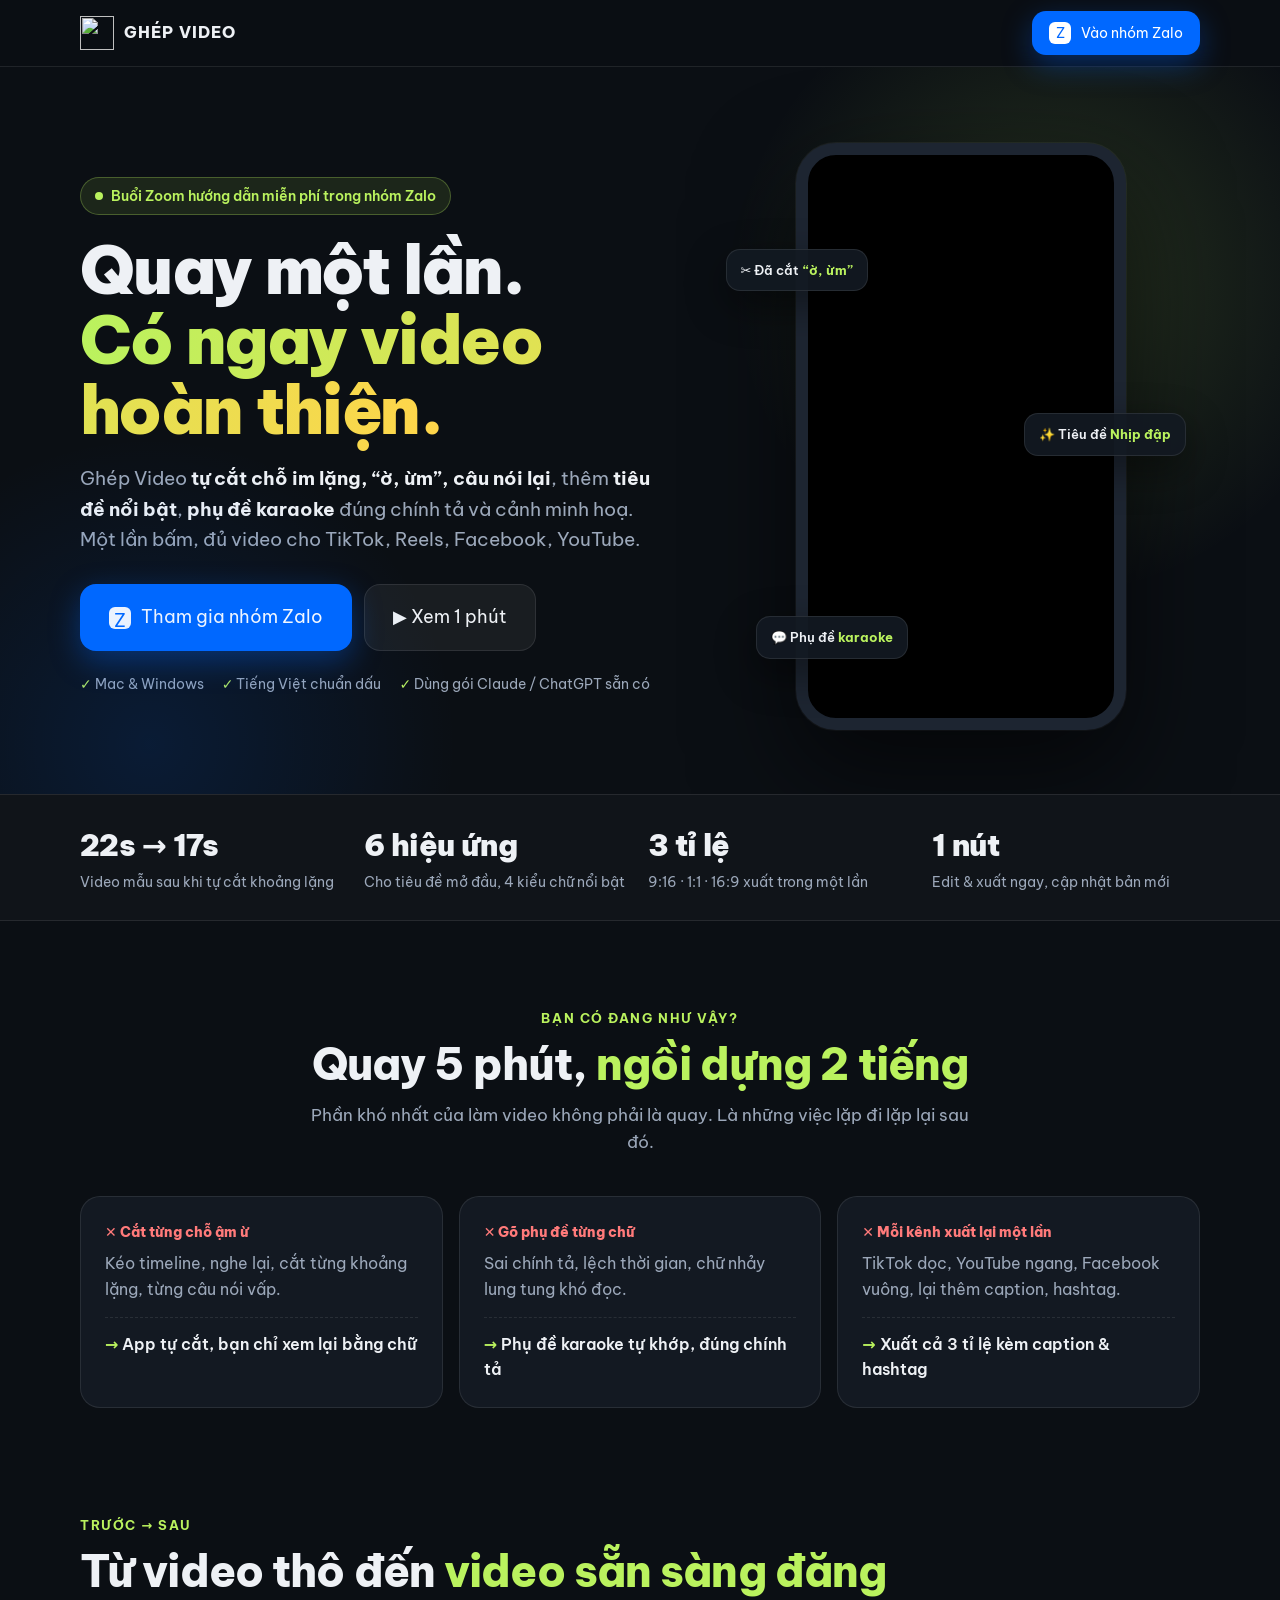
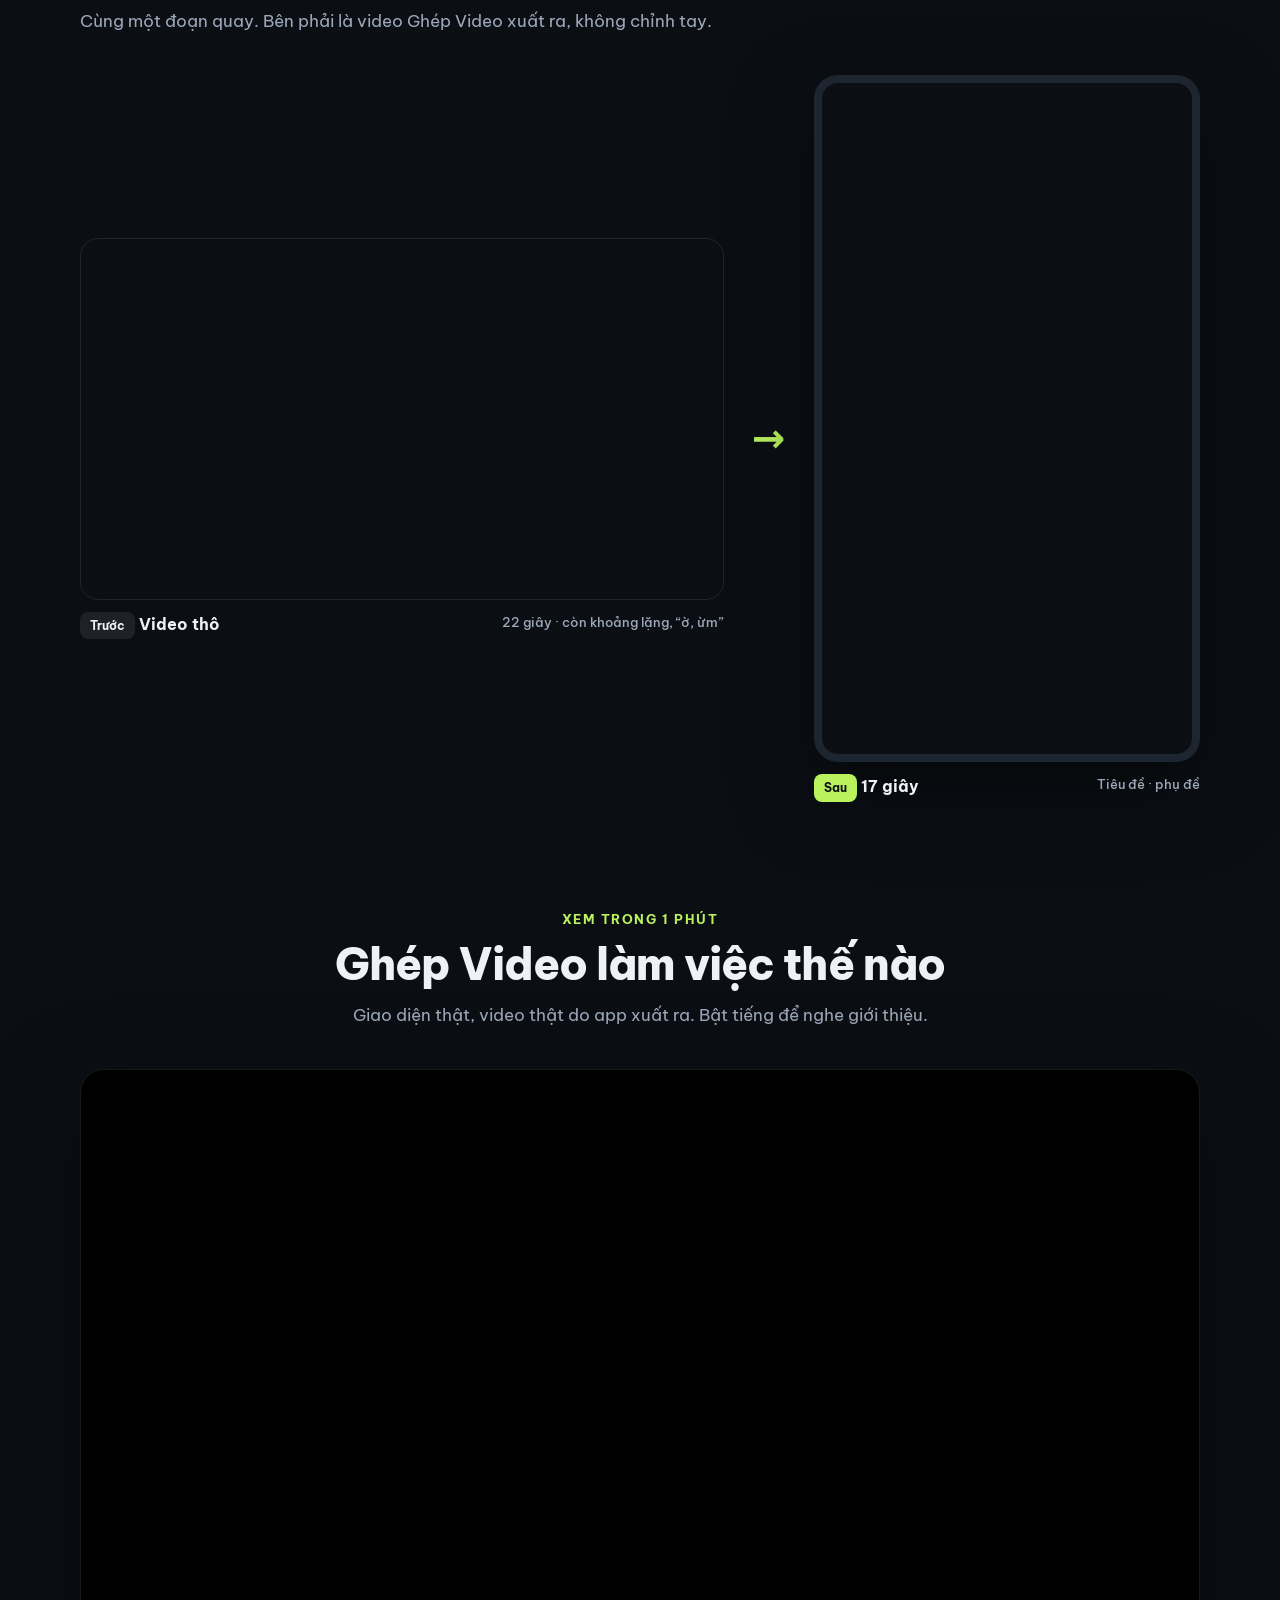
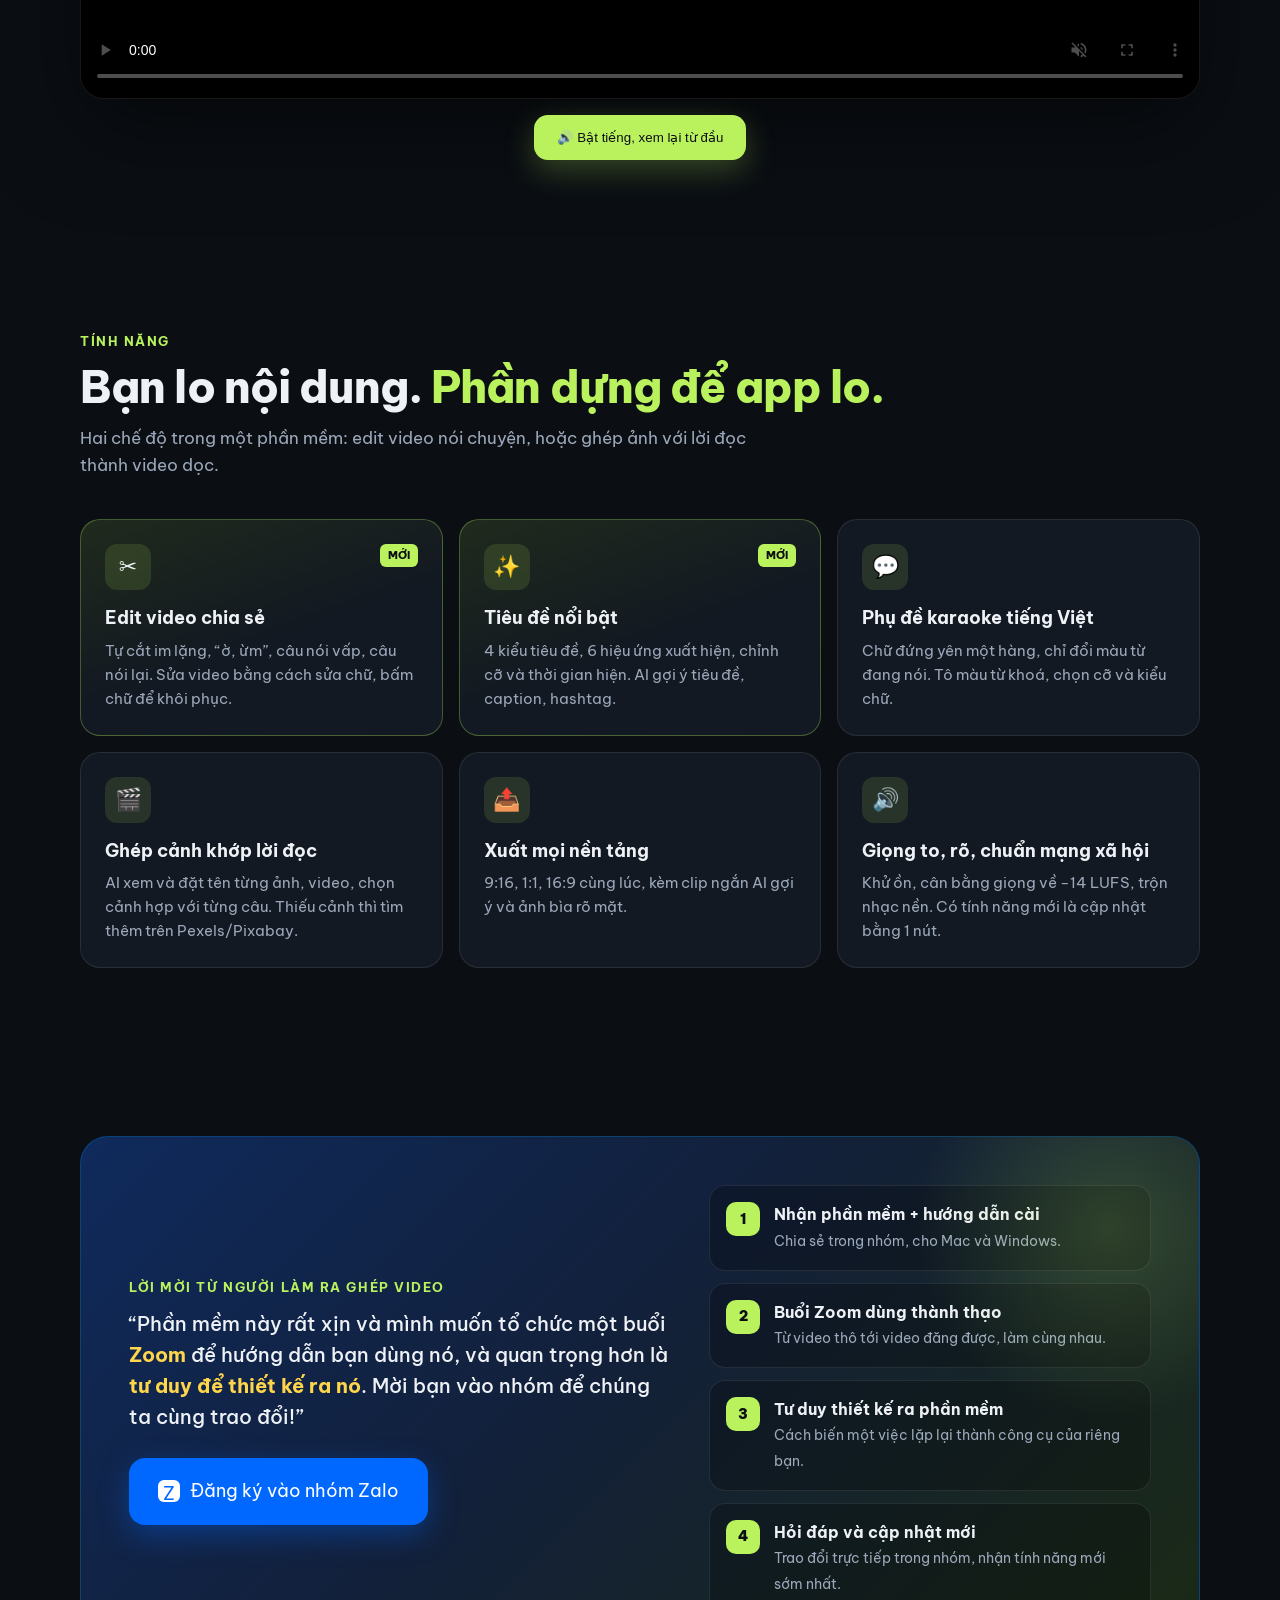
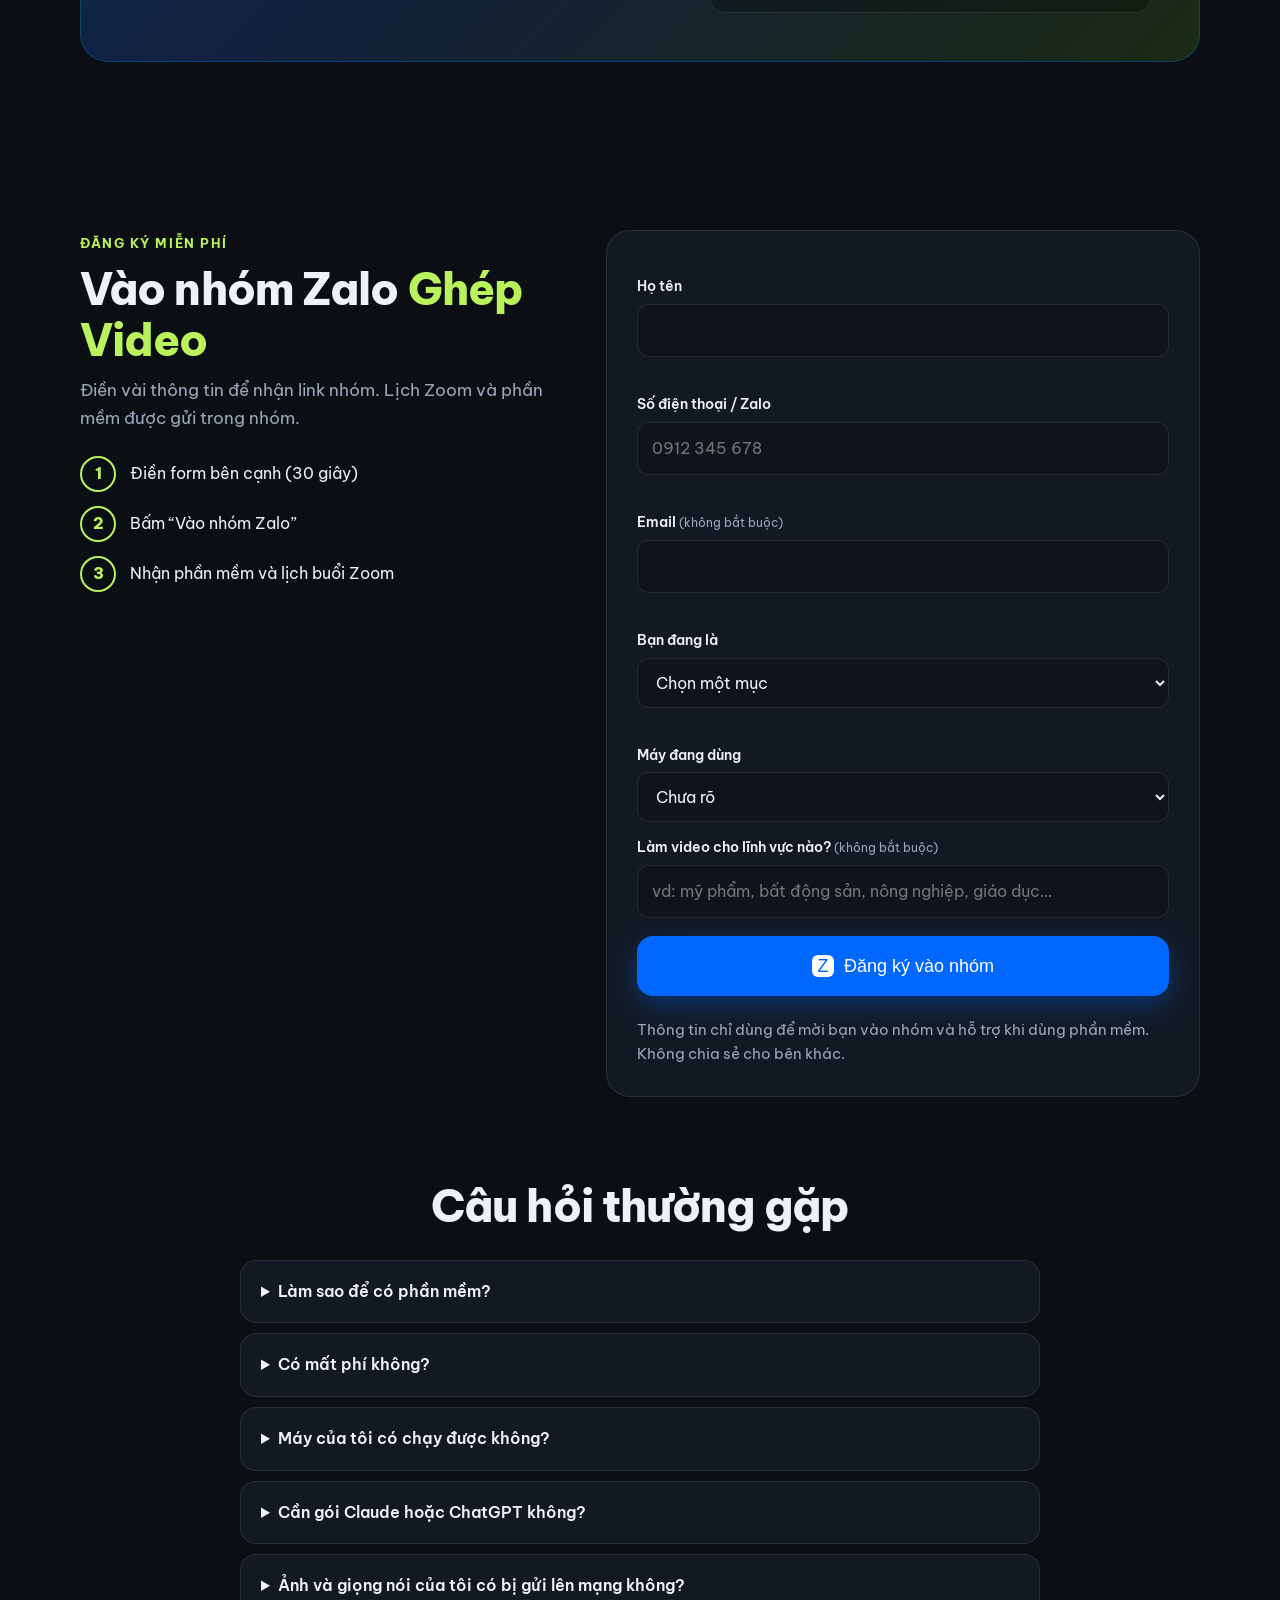
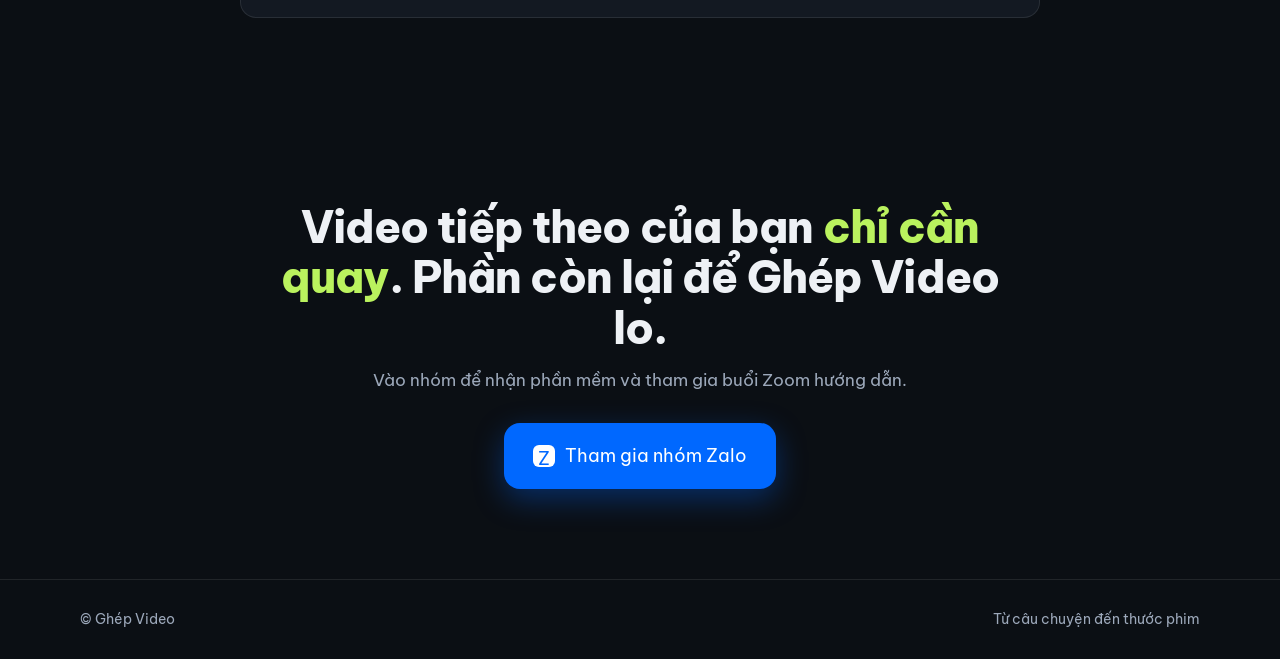
==== commit 4f672a32: "Landing: trang /download (tải + hướng dẫn cài Windows/Mac), video dọc cho điện thoại, nút bật tiếng " ====
--- a/landing/public/index.html
+++ b/landing/public/index.html
@@ -92,8 +92,8 @@
 
 /* intro video */
 .introbox{position:relative}
-.unmute{position:absolute;left:50%;bottom:74px;transform:translateX(-50%);box-shadow:0 10px 40px rgba(0,0,0,.5)}
-.unmute:hover{transform:translateX(-50%) translateY(-2px)}
+.unmute{display:flex;width:fit-content;margin:16px auto 0}
+@media (max-width:600px){.intro video.doc{aspect-ratio:9/16;max-height:82vh;width:auto;margin:0 auto}}
 .intro video{display:block;width:100%;aspect-ratio:16/9;border-radius:24px;border:1px solid var(--line);background:#000;box-shadow:0 30px 90px rgba(0,0,0,.5)}
 
 /* features */
@@ -236,7 +236,7 @@
     <p class="sub">Giao diện thật, video thật do app xuất ra. Bật tiếng để nghe giới thiệu.</p>
   </div>
   <div class="introbox reveal"><video id="introVideo" src="/gioi-thieu.mp4" poster="/gioi-thieu.jpg" controls muted playsinline loop preload="metadata" aria-label="Video giới thiệu Ghép Video"></video>
-  <button class="btn primary unmute" id="unmute" type="button">🔊 Bật tiếng, xem từ đầu</button></div>
+  <button class="btn primary unmute" id="unmute" type="button">🔊 Bật tiếng, xem lại từ đầu</button></div>
 </div></section>
 
 <section id="tinh-nang"><div class="wrap">
@@ -353,9 +353,11 @@
   document.querySelectorAll('video[muted], video').forEach(v => vo.observe(v));
 } else document.querySelectorAll('.reveal').forEach(el => el.classList.add('in'));
 
-$('#os').value = os === 'other' ? 'unknown' : os;
+$('#os').value = os === 'other' ? 'unknown' : os;  // guessed from this computer, the visitor can change it
+// Phones get the vertical (9:16) cut of the intro.
+if (matchMedia('(max-width:600px)').matches) { const v = $('#introVideo'); v.src = '/gioi-thieu-doc.mp4'; v.poster = '/gioi-thieu-doc.jpg'; v.classList.add('doc'); }
 $('#unmute').addEventListener('click', () => { const v = $('#introVideo'); v.muted = false; v.currentTime = 0; v.play().catch(() => {}); $('#unmute').hidden = true; });
-$('#introVideo').addEventListener('volumechange', e => { if (!e.target.muted) $('#unmute').hidden = true; });  // guessed from this computer, the visitor can change it
+$('#introVideo').addEventListener('volumechange', e => { if (!e.target.muted) $('#unmute').hidden = true; });
 
 function showReady(name, zalo, phone) {
   $('#leadForm').style.display = 'none';
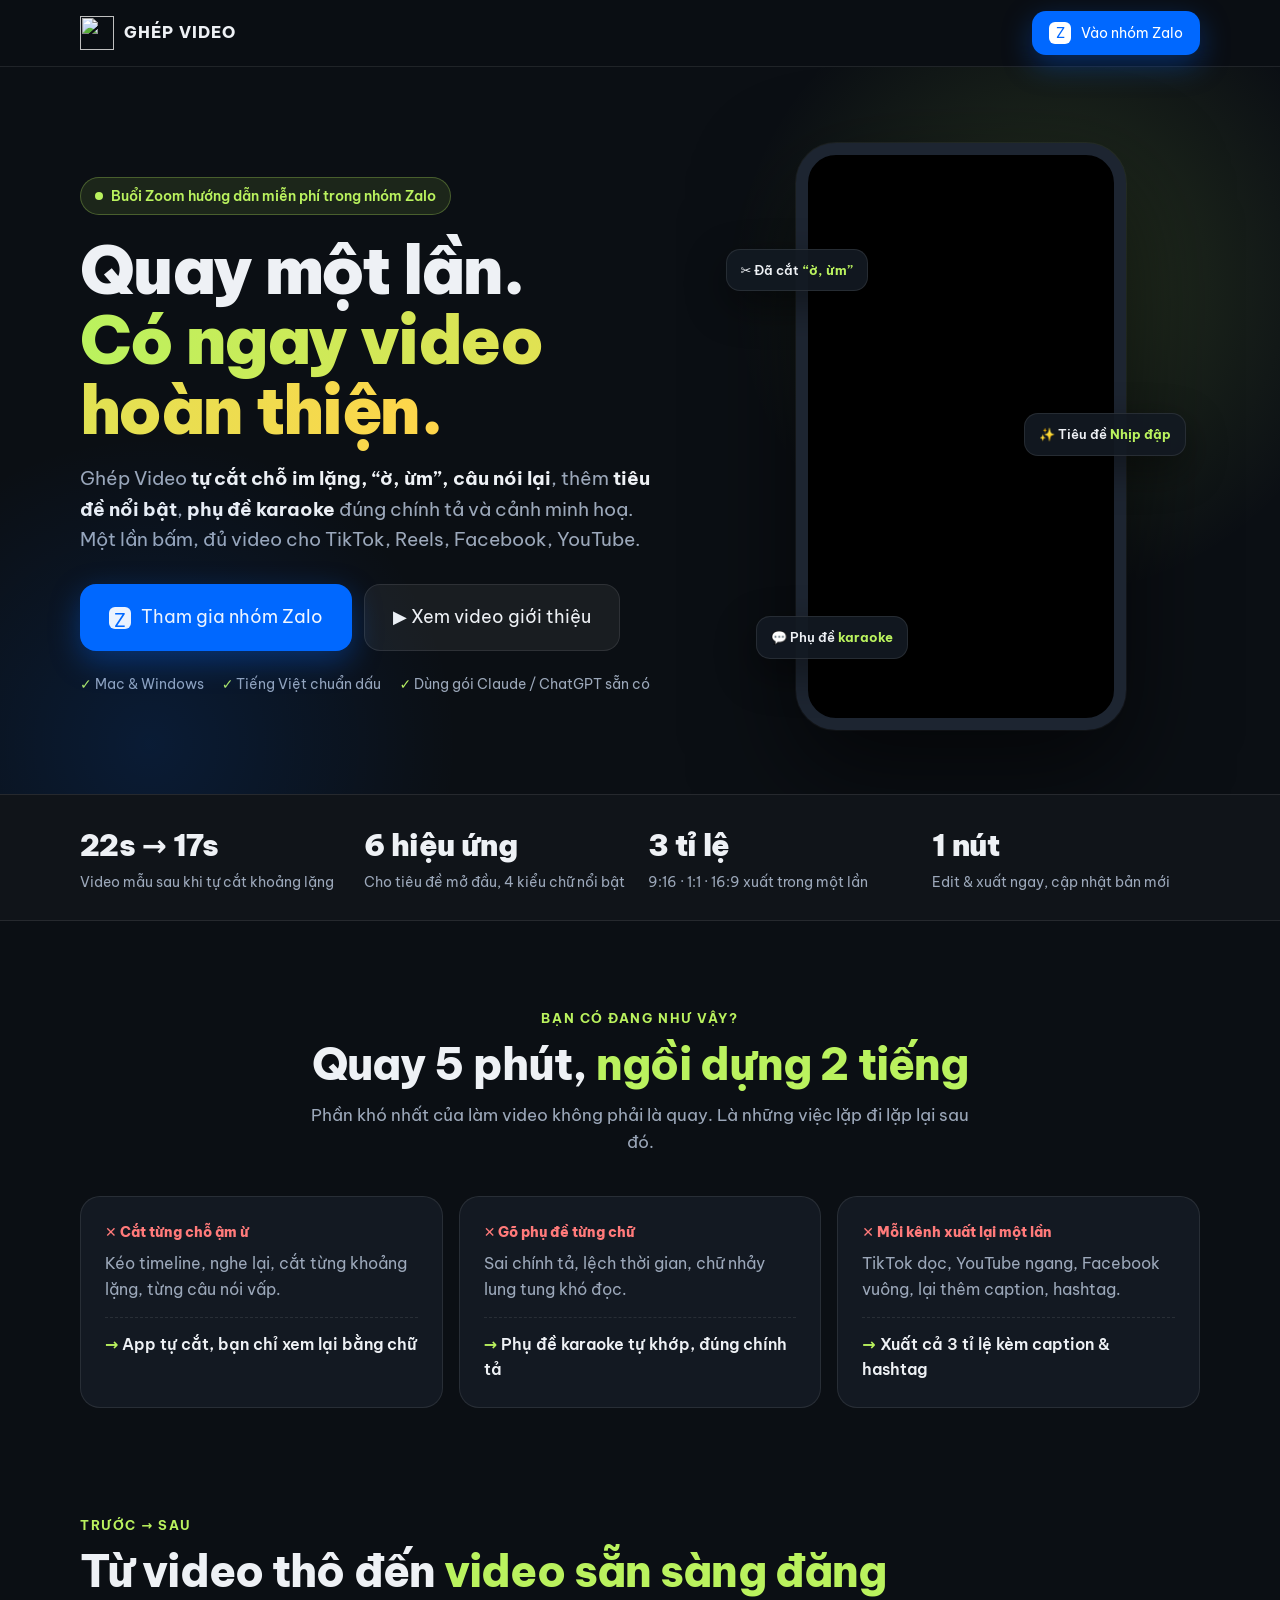
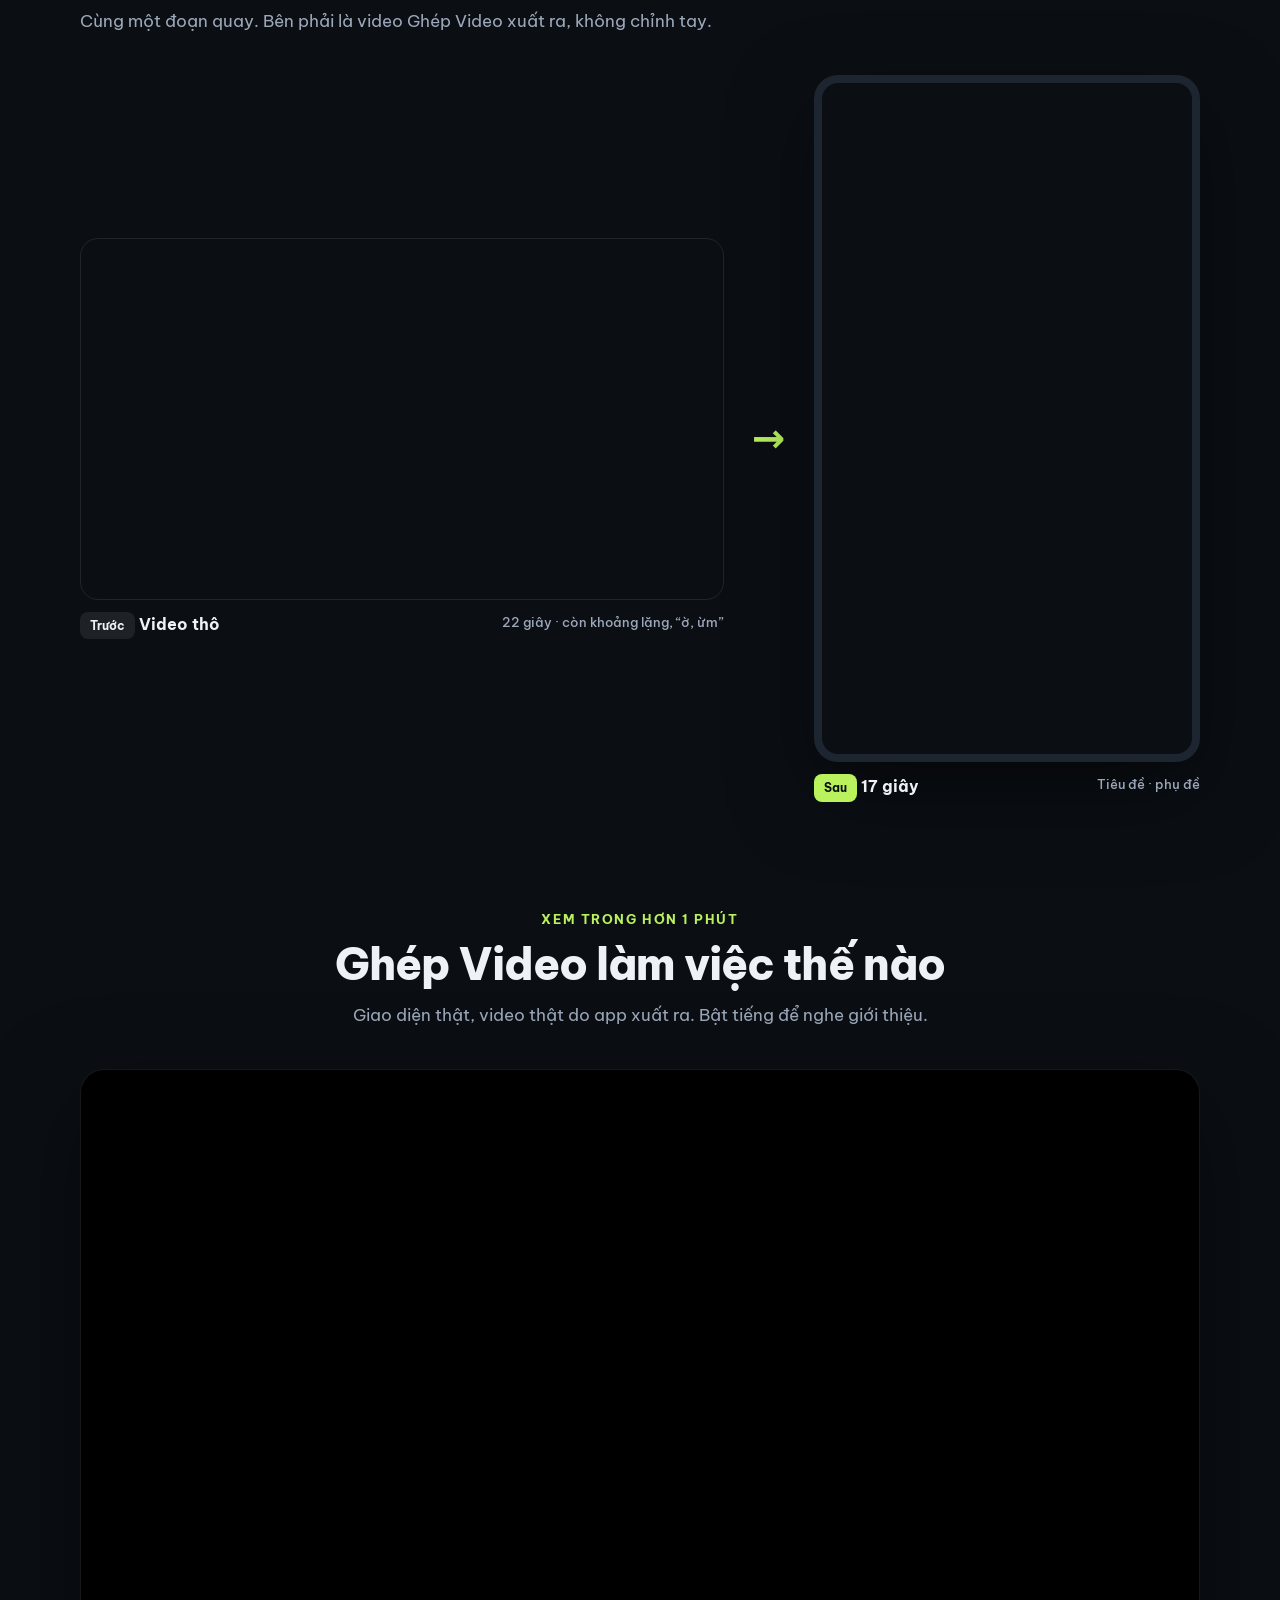
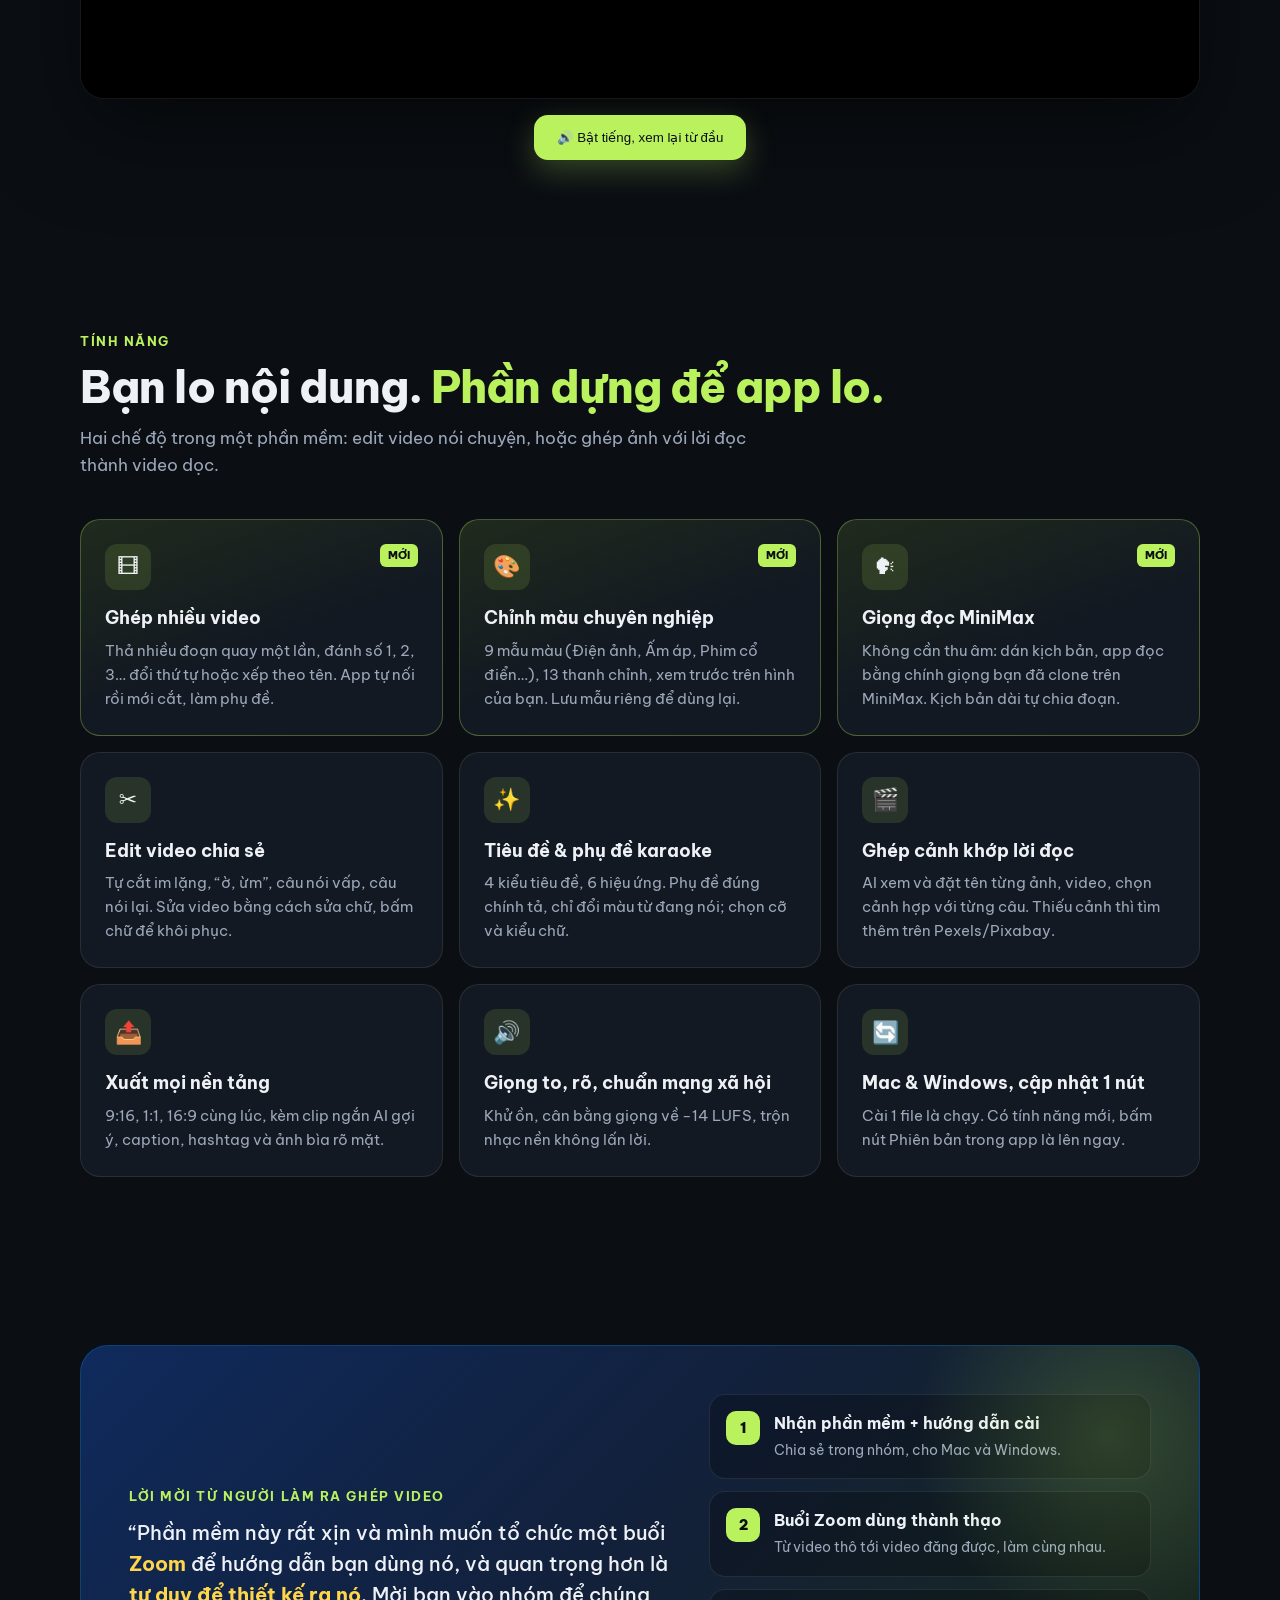
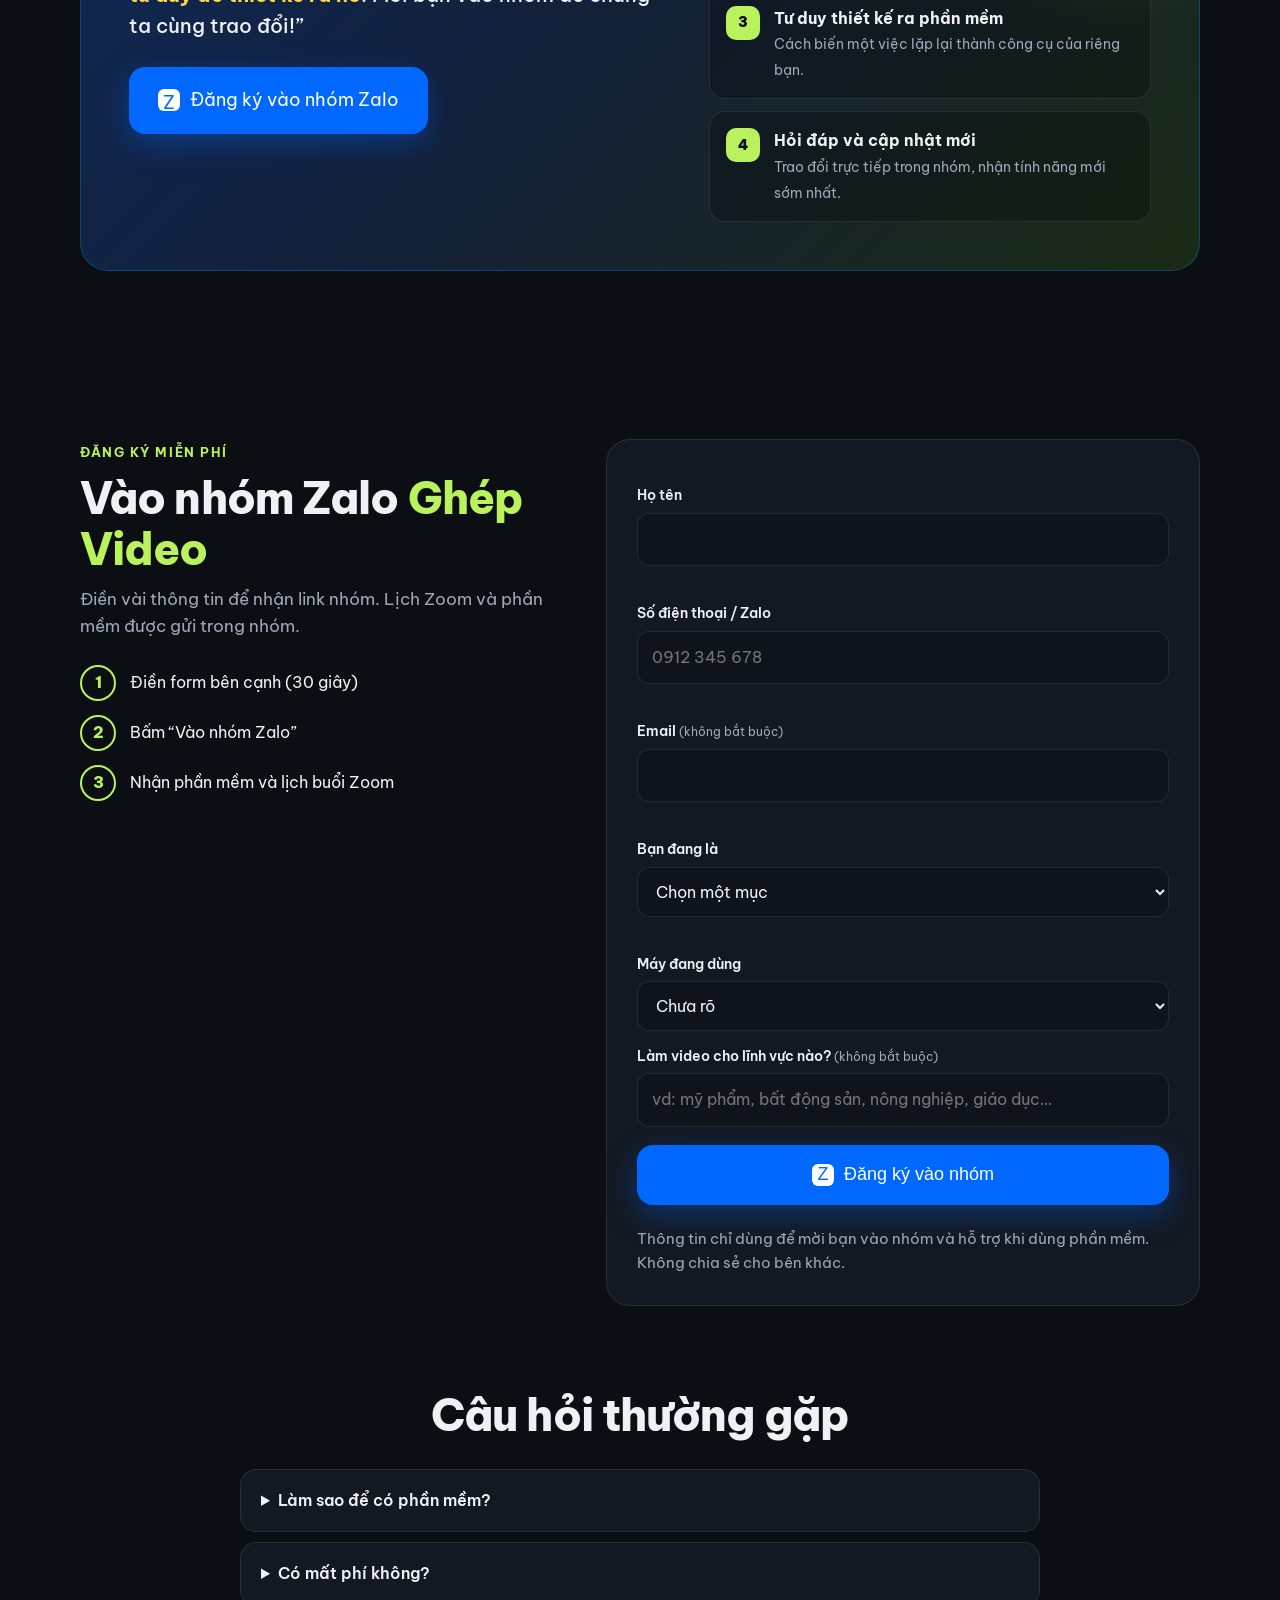
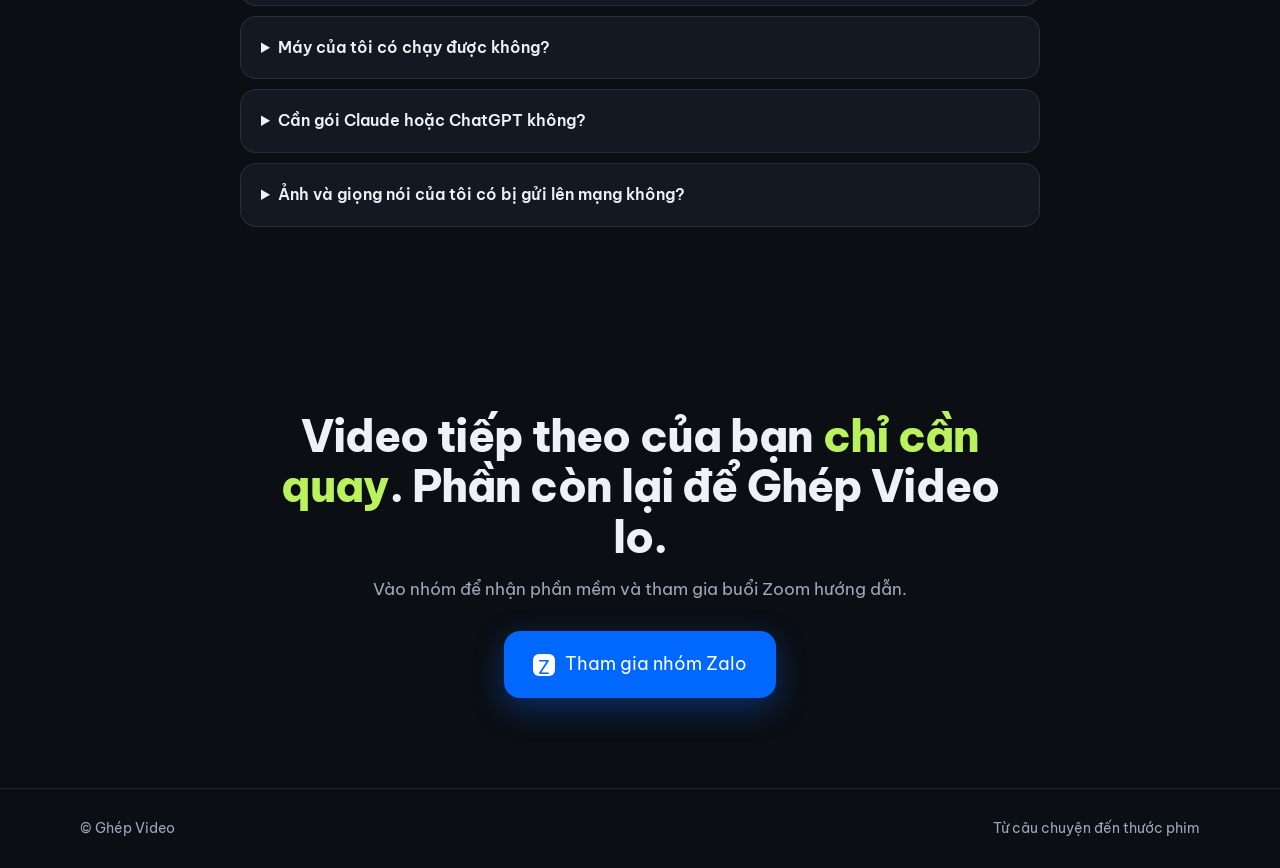
==== commit 000d2dff: "Video giới thiệu 2.8: thêm ghép nhiều video, chỉnh màu, giọng MiniMax (16:9 + 9:16); landing thêm 3 " ====
--- a/landing/public/index.html
+++ b/landing/public/index.html
@@ -184,7 +184,7 @@
     <p class="lead">Ghép Video <b>tự cắt chỗ im lặng, “ờ, ừm”, câu nói lại</b>, thêm <b>tiêu đề nổi bật</b>, <b>phụ đề karaoke</b> đúng chính tả và cảnh minh hoạ. Một lần bấm, đủ video cho TikTok, Reels, Facebook, YouTube.</p>
     <div class="cta">
       <a class="btn zalo big" href="#dang-ky"><span class="zicon">Z</span>Tham gia nhóm Zalo</a>
-      <a class="btn big" href="#gioi-thieu">▶ Xem 1 phút</a>
+      <a class="btn big" href="#gioi-thieu">▶ Xem video giới thiệu</a>
     </div>
     <div class="trust"><span>Mac &amp; Windows</span><span>Tiếng Việt chuẩn dấu</span><span>Dùng gói Claude / ChatGPT sẵn có</span></div>
   </div>
@@ -231,7 +231,7 @@
 
 <section id="gioi-thieu" class="intro" style="padding-top:20px"><div class="wrap">
   <div class="center reveal">
-    <span class="kicker">XEM TRONG 1 PHÚT</span>
+    <span class="kicker">XEM TRONG HƠN 1 PHÚT</span>
     <h2>Ghép Video làm việc thế nào</h2>
     <p class="sub">Giao diện thật, video thật do app xuất ra. Bật tiếng để nghe giới thiệu.</p>
   </div>
@@ -246,12 +246,15 @@
     <p class="sub">Hai chế độ trong một phần mềm: edit video nói chuyện, hoặc ghép ảnh với lời đọc thành video dọc.</p>
   </div>
   <div class="grid">
-    <div class="card hot reveal"><span class="new">MỚI</span><div class="ic">✂</div><h3>Edit video chia sẻ</h3><p>Tự cắt im lặng, “ờ, ừm”, câu nói vấp, câu nói lại. Sửa video bằng cách sửa chữ, bấm chữ để khôi phục.</p></div>
-    <div class="card hot reveal"><span class="new">MỚI</span><div class="ic">✨</div><h3>Tiêu đề nổi bật</h3><p>4 kiểu tiêu đề, 6 hiệu ứng xuất hiện, chỉnh cỡ và thời gian hiện. AI gợi ý tiêu đề, caption, hashtag.</p></div>
-    <div class="card reveal"><div class="ic">💬</div><h3>Phụ đề karaoke tiếng Việt</h3><p>Chữ đứng yên một hàng, chỉ đổi màu từ đang nói. Tô màu từ khoá, chọn cỡ và kiểu chữ.</p></div>
+    <div class="card hot reveal"><span class="new">MỚI</span><div class="ic">🎞</div><h3>Ghép nhiều video</h3><p>Thả nhiều đoạn quay một lần, đánh số 1, 2, 3… đổi thứ tự hoặc xếp theo tên. App tự nối rồi mới cắt, làm phụ đề.</p></div>
+    <div class="card hot reveal"><span class="new">MỚI</span><div class="ic">🎨</div><h3>Chỉnh màu chuyên nghiệp</h3><p>9 mẫu màu (Điện ảnh, Ấm áp, Phim cổ điển…), 13 thanh chỉnh, xem trước trên hình của bạn. Lưu mẫu riêng để dùng lại.</p></div>
+    <div class="card hot reveal"><span class="new">MỚI</span><div class="ic">🗣</div><h3>Giọng đọc MiniMax</h3><p>Không cần thu âm: dán kịch bản, app đọc bằng chính giọng bạn đã clone trên MiniMax. Kịch bản dài tự chia đoạn.</p></div>
+    <div class="card reveal"><div class="ic">✂</div><h3>Edit video chia sẻ</h3><p>Tự cắt im lặng, “ờ, ừm”, câu nói vấp, câu nói lại. Sửa video bằng cách sửa chữ, bấm chữ để khôi phục.</p></div>
+    <div class="card reveal"><div class="ic">✨</div><h3>Tiêu đề &amp; phụ đề karaoke</h3><p>4 kiểu tiêu đề, 6 hiệu ứng. Phụ đề đúng chính tả, chỉ đổi màu từ đang nói; chọn cỡ và kiểu chữ.</p></div>
     <div class="card reveal"><div class="ic">🎬</div><h3>Ghép cảnh khớp lời đọc</h3><p>AI xem và đặt tên từng ảnh, video, chọn cảnh hợp với từng câu. Thiếu cảnh thì tìm thêm trên Pexels/Pixabay.</p></div>
-    <div class="card reveal"><div class="ic">📤</div><h3>Xuất mọi nền tảng</h3><p>9:16, 1:1, 16:9 cùng lúc, kèm clip ngắn AI gợi ý và ảnh bìa rõ mặt.</p></div>
-    <div class="card reveal"><div class="ic">🔊</div><h3>Giọng to, rõ, chuẩn mạng xã hội</h3><p>Khử ồn, cân bằng giọng về −14 LUFS, trộn nhạc nền. Có tính năng mới là cập nhật bằng 1 nút.</p></div>
+    <div class="card reveal"><div class="ic">📤</div><h3>Xuất mọi nền tảng</h3><p>9:16, 1:1, 16:9 cùng lúc, kèm clip ngắn AI gợi ý, caption, hashtag và ảnh bìa rõ mặt.</p></div>
+    <div class="card reveal"><div class="ic">🔊</div><h3>Giọng to, rõ, chuẩn mạng xã hội</h3><p>Khử ồn, cân bằng giọng về −14 LUFS, trộn nhạc nền không lấn lời.</p></div>
+    <div class="card reveal"><div class="ic">🔄</div><h3>Mac &amp; Windows, cập nhật 1 nút</h3><p>Cài 1 file là chạy. Có tính năng mới, bấm nút Phiên bản trong app là lên ngay.</p></div>
   </div>
 </div></section>
 
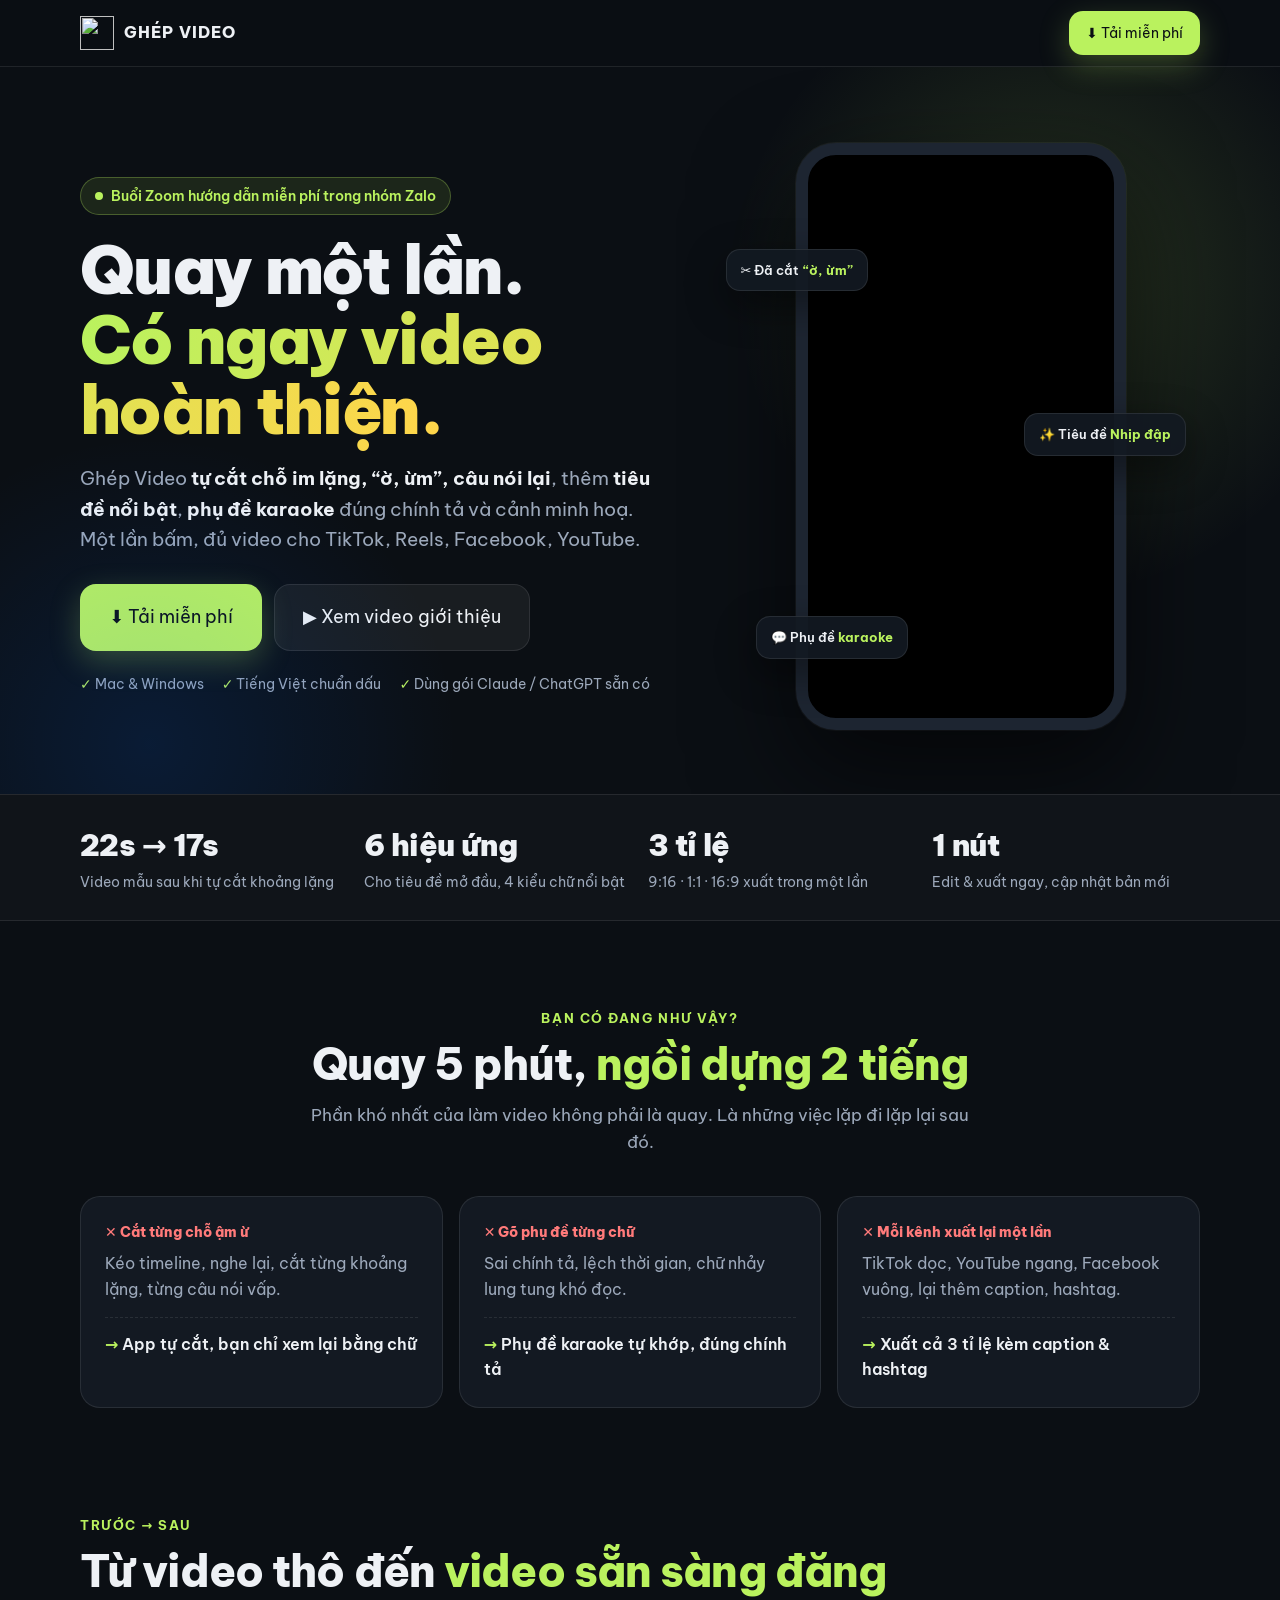
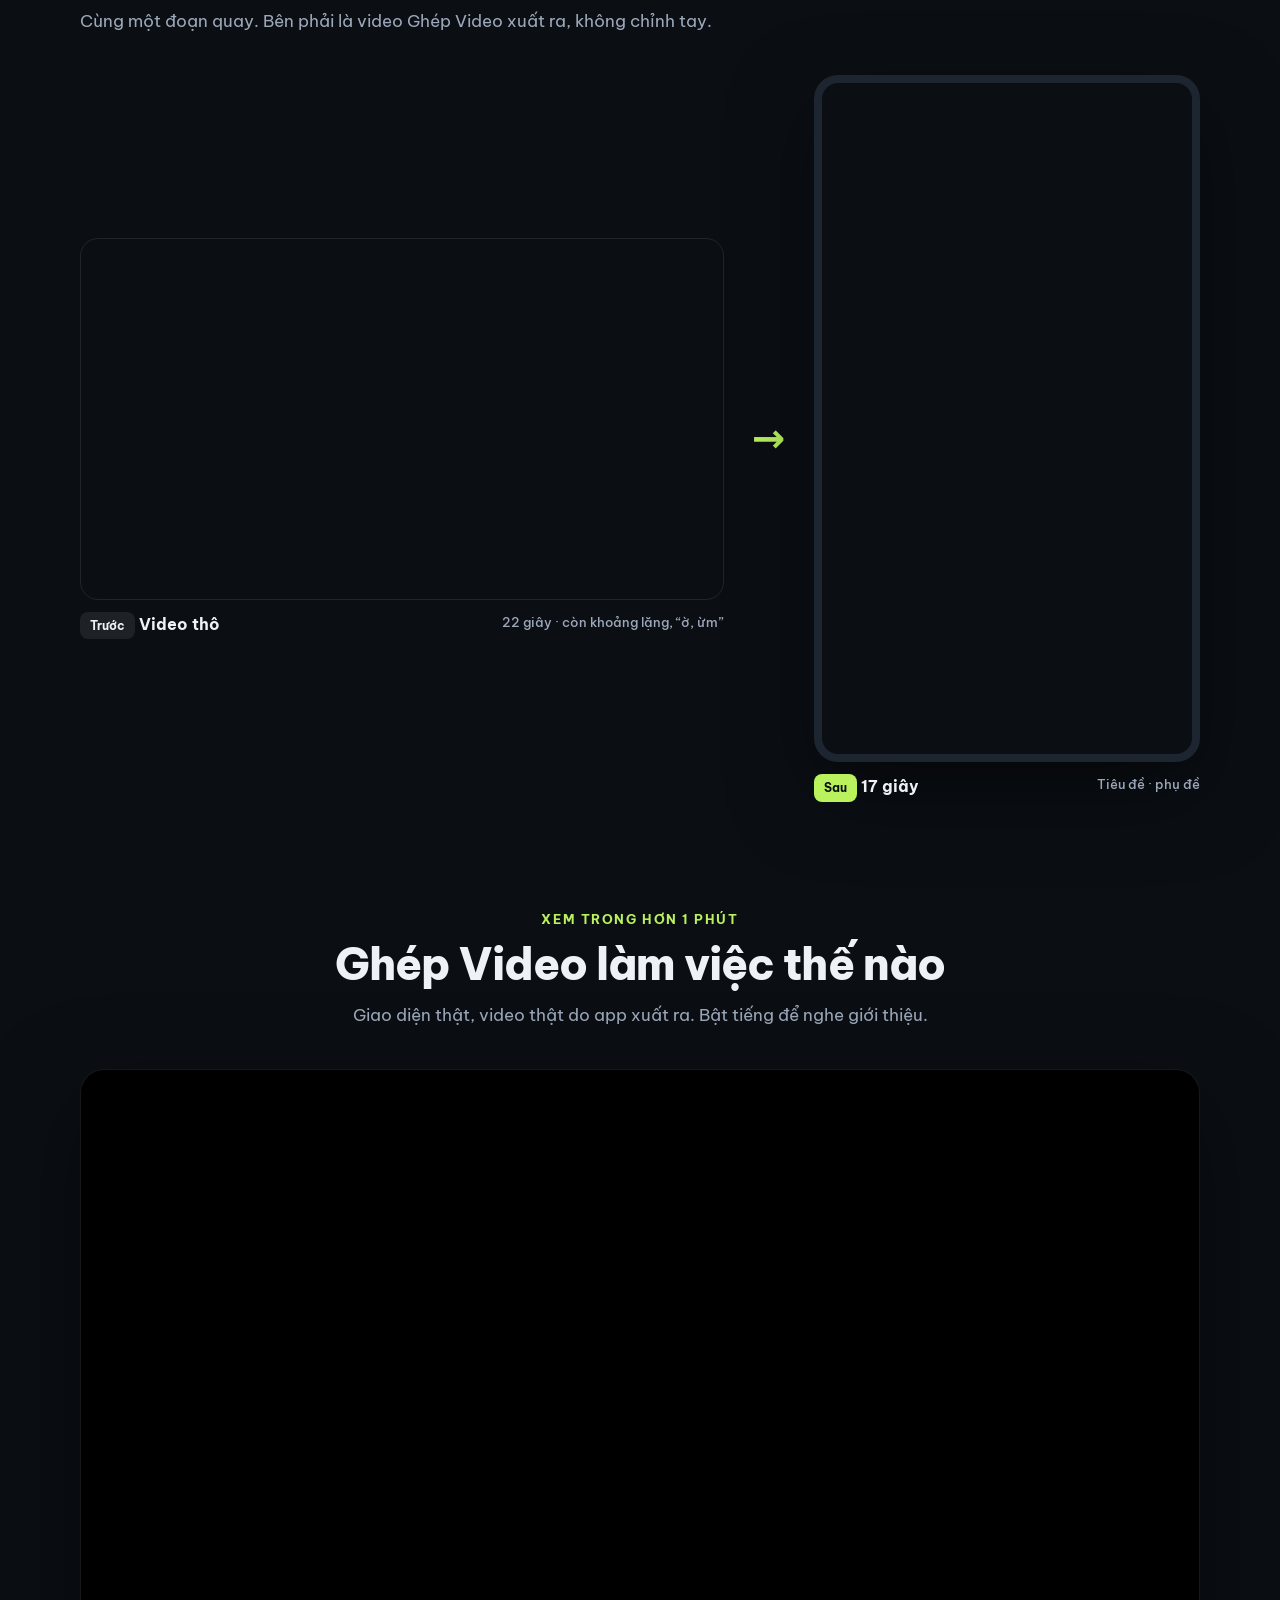
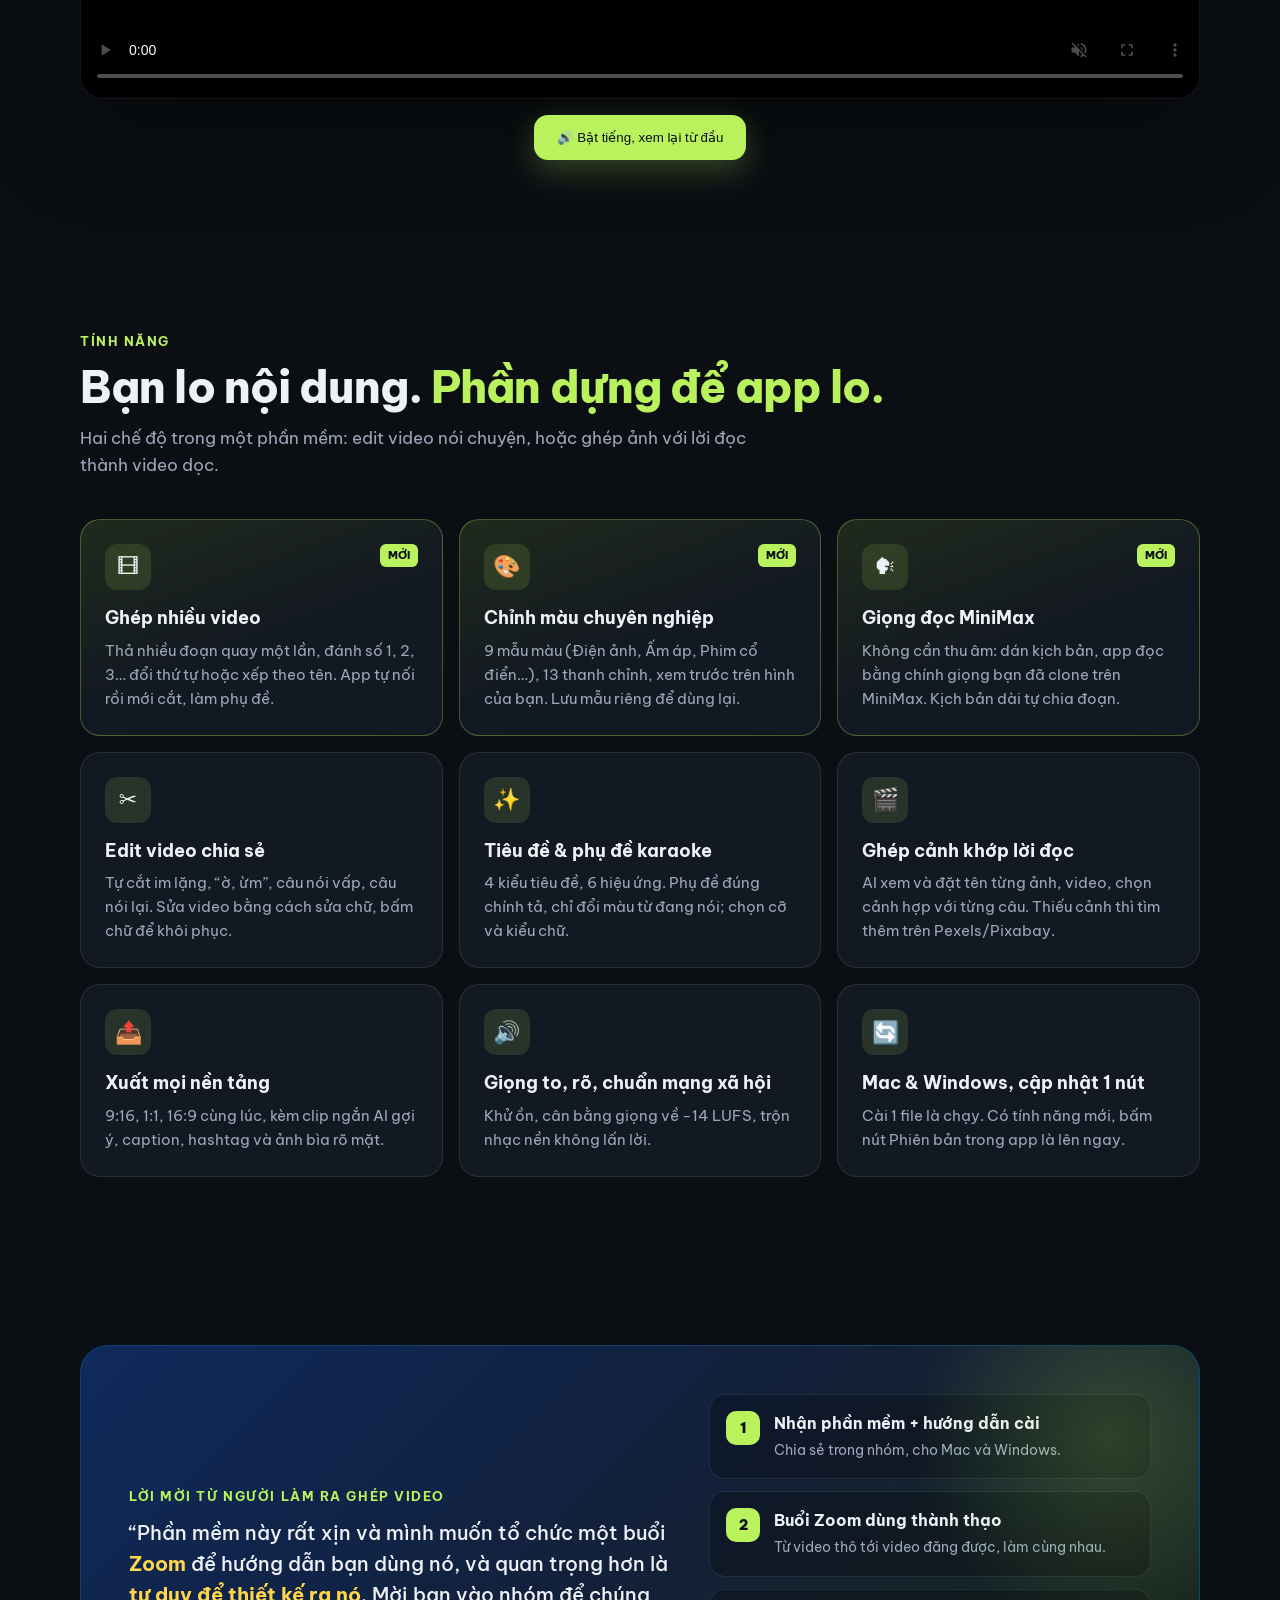
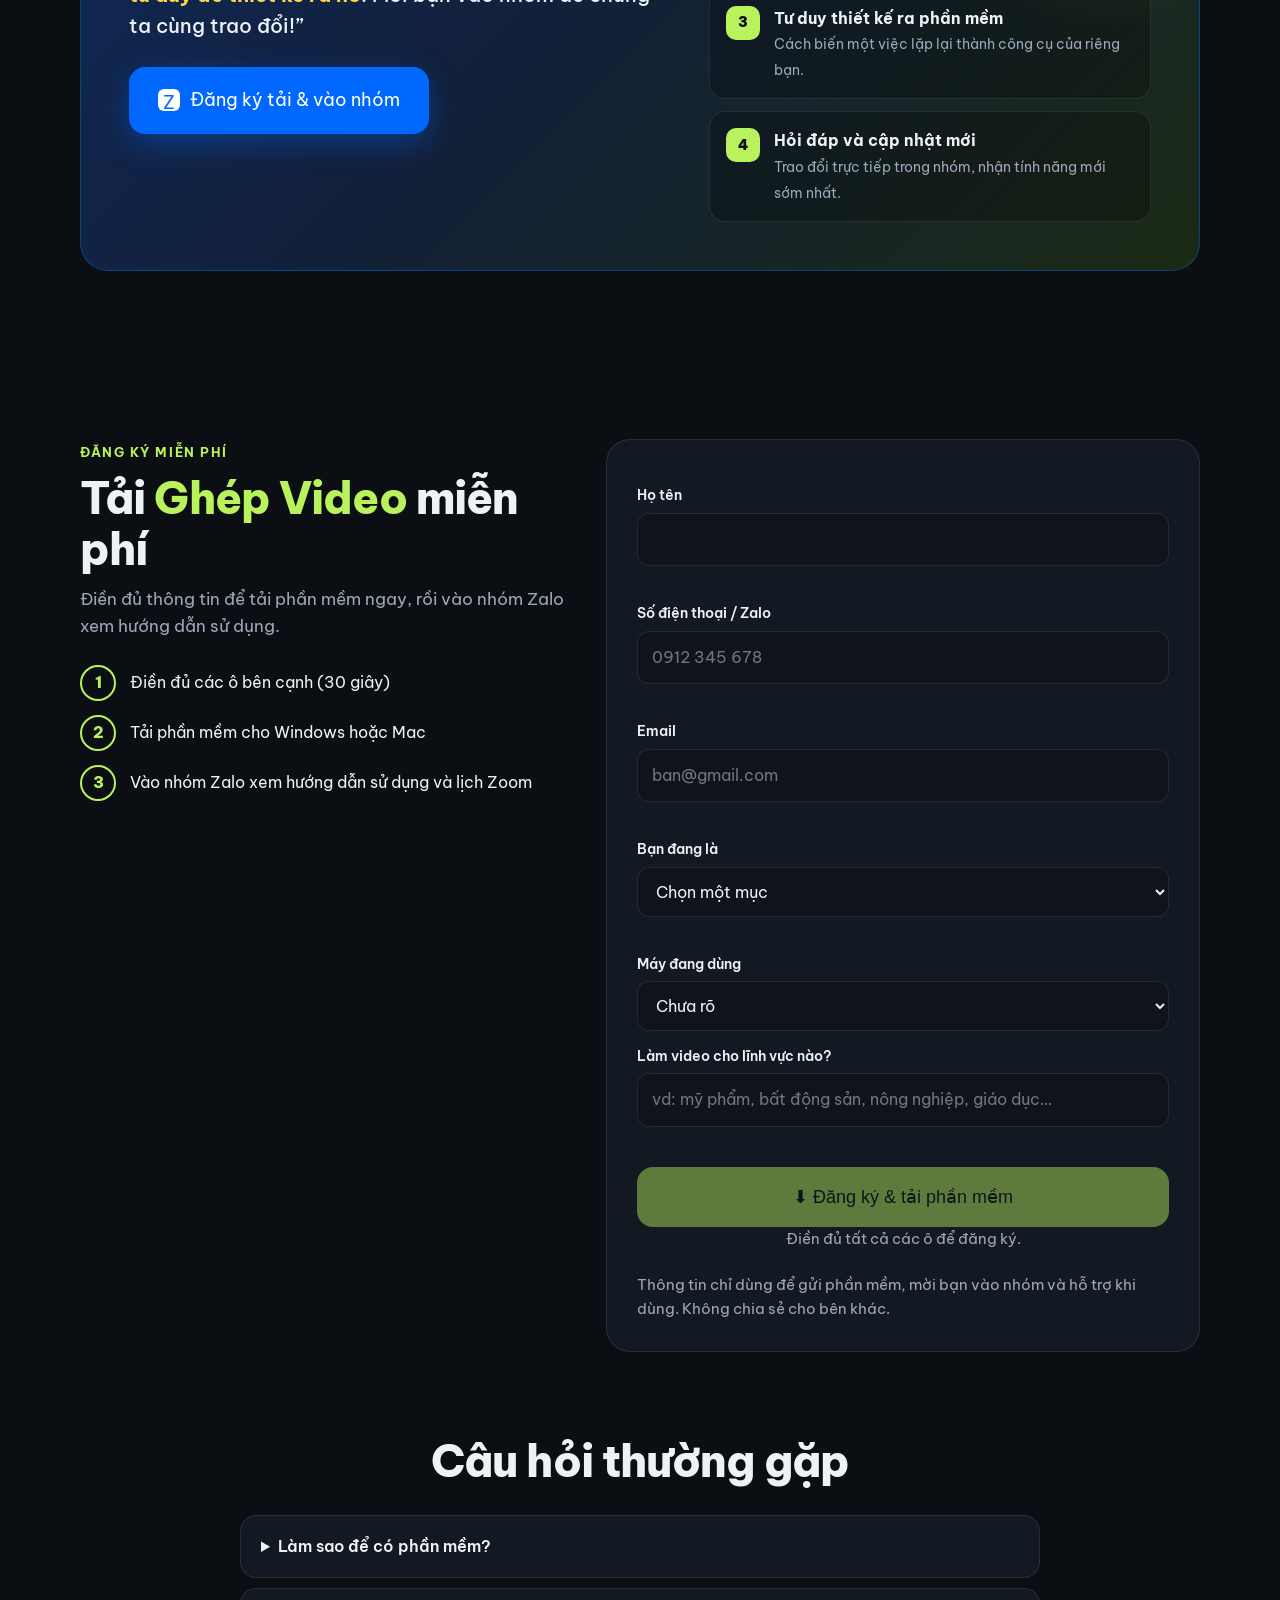
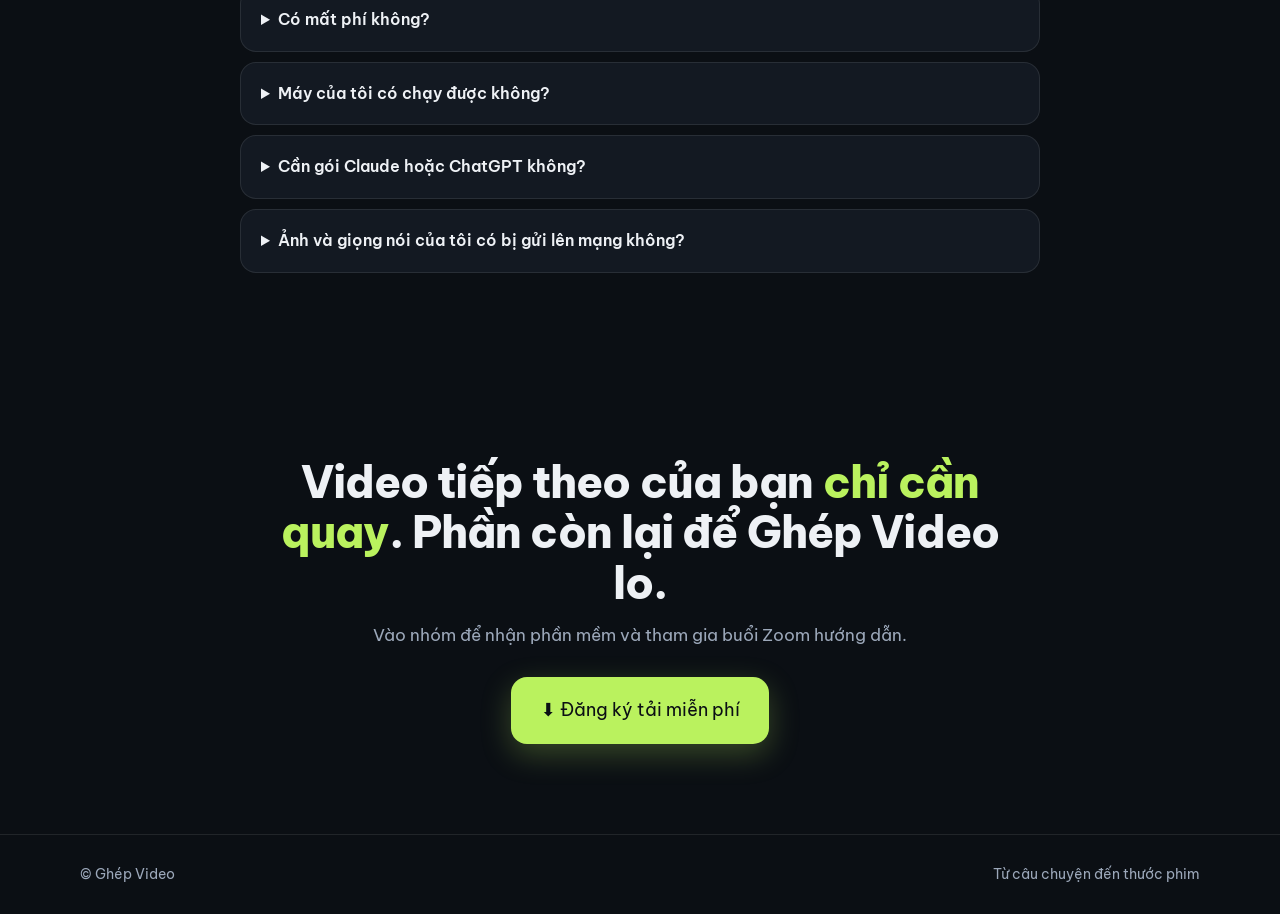
==== commit 23c96cb9: "Landing: bắt buộc điền đủ mọi ô mới bấm được Đăng ký; đăng ký xong tải ngay (Windows/Mac) và vào nhó" ====
--- a/landing/public/index.html
+++ b/landing/public/index.html
@@ -4,9 +4,9 @@
 <meta charset="utf-8">
 <meta name="viewport" content="width=device-width, initial-scale=1">
 <title>Ghép Video · Quay một lần, có ngay video hoàn thiện</title>
-<meta name="description" content="Ghép Video tự cắt im lặng và “ờ, ừm”, thêm tiêu đề nổi bật, phụ đề karaoke, cảnh trám và xuất mọi tỉ lệ. Tham gia nhóm Zalo để nhận phần mềm và buổi Zoom hướng dẫn miễn phí.">
+<meta name="description" content="Ghép Video tự cắt im lặng và “ờ, ừm”, thêm tiêu đề nổi bật, phụ đề karaoke, cảnh trám và xuất mọi tỉ lệ. Đăng ký để tải miễn phí, vào nhóm Zalo xem hướng dẫn sử dụng.">
 <meta property="og:title" content="Ghép Video · Quay một lần, có ngay video hoàn thiện">
-<meta property="og:description" content="Tự cắt, phụ đề karaoke, tiêu đề nổi bật, xuất mọi nền tảng. Tham gia nhóm Zalo để nhận phần mềm và buổi Zoom hướng dẫn.">
+<meta property="og:description" content="Tự cắt, phụ đề karaoke, tiêu đề nổi bật, xuất mọi nền tảng. Đăng ký để tải miễn phí, vào nhóm Zalo xem hướng dẫn.">
 <meta property="og:image" content="/gioi-thieu.jpg">
 <link rel="icon" href="/favicon.png">
 <link rel="preconnect" href="https://fonts.googleapis.com">
@@ -137,7 +137,14 @@
 .done-card h3{margin:0 0 10px;font-size:24px}
 .done-card p{margin:0 0 18px;font-size:16px}
 .done-card .btn{width:100%}
-.done-card .later{color:var(--muted);font-size:14px;margin-top:14px}
+.done-card .later{color:var(--muted);font-size:14px;margin:10px 0 0}
+.done-card .step{margin:18px 0 10px;font-size:15px;color:var(--accent)}
+.done-card .step:first-of-type{margin-top:4px}
+.dlbtns{display:grid;gap:10px}
+.dlbtns .btn{flex-direction:column;gap:4px}
+.dlbtns .btn small{font-size:12px;font-weight:500;opacity:.8}
+.need{margin:10px 0 0;font-size:13px;color:var(--warn);text-align:center}
+.btn:disabled{opacity:.45;cursor:not-allowed;transform:none;box-shadow:none}
 
 /* faq + footer */
 details{background:var(--panel);border:1px solid var(--line);border-radius:16px;padding:18px 20px;margin-bottom:10px}
@@ -173,7 +180,7 @@
 <body>
 <header class="nav"><div class="wrap">
   <a class="brand" href="#"><img src="/icon.png" alt="">GHÉP VIDEO</a>
-  <a class="btn zalo" href="#dang-ky"><span class="zicon">Z</span><span>Vào nhóm<span class="long"> Zalo</span></span></a>
+  <a class="btn primary" href="#dang-ky"><span>⬇ Tải<span class="long"> miễn phí</span></span></a>
 </div></header>
 
 <main>
@@ -183,7 +190,7 @@
     <h1>Quay một lần.<br><em>Có ngay video hoàn thiện.</em></h1>
     <p class="lead">Ghép Video <b>tự cắt chỗ im lặng, “ờ, ừm”, câu nói lại</b>, thêm <b>tiêu đề nổi bật</b>, <b>phụ đề karaoke</b> đúng chính tả và cảnh minh hoạ. Một lần bấm, đủ video cho TikTok, Reels, Facebook, YouTube.</p>
     <div class="cta">
-      <a class="btn zalo big" href="#dang-ky"><span class="zicon">Z</span>Tham gia nhóm Zalo</a>
+      <a class="btn primary big" href="#dang-ky">⬇ Tải miễn phí</a>
       <a class="btn big" href="#gioi-thieu">▶ Xem video giới thiệu</a>
     </div>
     <div class="trust"><span>Mac &amp; Windows</span><span>Tiếng Việt chuẩn dấu</span><span>Dùng gói Claude / ChatGPT sẵn có</span></div>
@@ -263,7 +270,7 @@
     <div>
       <span class="kicker">LỜI MỜI TỪ NGƯỜI LÀM RA GHÉP VIDEO</span>
       <blockquote>“Phần mềm này rất xịn và mình muốn tổ chức một buổi <b>Zoom</b> để hướng dẫn bạn dùng nó, và quan trọng hơn là <b>tư duy để thiết kế ra nó</b>. Mời bạn vào nhóm để chúng ta cùng trao đổi!”</blockquote>
-      <a class="btn zalo big" href="#dang-ky"><span class="zicon">Z</span>Đăng ký vào nhóm Zalo</a>
+      <a class="btn zalo big" href="#dang-ky"><span class="zicon">Z</span>Đăng ký tải &amp; vào nhóm</a>
     </div>
     <ul class="gets">
       <li><span class="n">1</span><div><b>Nhận phần mềm + hướng dẫn cài</b><span>Chia sẻ trong nhóm, cho Mac và Windows.</span></div></li>
@@ -277,12 +284,12 @@
 <section id="dang-ky"><div class="wrap signup">
   <div class="reveal">
     <span class="kicker">ĐĂNG KÝ MIỄN PHÍ</span>
-    <h2>Vào nhóm Zalo <em>Ghép Video</em></h2>
-    <p class="sub" style="margin-bottom:0">Điền vài thông tin để nhận link nhóm. Lịch Zoom và phần mềm được gửi trong nhóm.</p>
+    <h2>Tải <em>Ghép Video</em> miễn phí</h2>
+    <p class="sub" style="margin-bottom:0">Điền đủ thông tin để tải phần mềm ngay, rồi vào nhóm Zalo xem hướng dẫn sử dụng.</p>
     <ol class="steps">
-      <li><span class="n">1</span>Điền form bên cạnh (30 giây)</li>
-      <li><span class="n">2</span>Bấm “Vào nhóm Zalo”</li>
-      <li><span class="n">3</span>Nhận phần mềm và lịch buổi Zoom</li>
+      <li><span class="n">1</span>Điền đủ các ô bên cạnh (30 giây)</li>
+      <li><span class="n">2</span>Tải phần mềm cho Windows hoặc Mac</li>
+      <li><span class="n">3</span>Vào nhóm Zalo xem hướng dẫn sử dụng và lịch Zoom</li>
     </ol>
   </div>
 
@@ -294,8 +301,8 @@
       <label for="phone">Số điện thoại / Zalo</label>
       <input id="phone" name="phone" inputmode="tel" autocomplete="tel" placeholder="0912 345 678" required>
       <div class="err" data-for="phone"></div>
-      <label for="email">Email <small>(không bắt buộc)</small></label>
-      <input id="email" name="email" type="email" autocomplete="email">
+      <label for="email">Email</label>
+      <input id="email" name="email" type="email" autocomplete="email" placeholder="ban@gmail.com" required>
       <div class="err" data-for="email"></div>
       <label for="purpose">Bạn đang là</label>
       <select id="purpose" name="purpose" required>
@@ -305,21 +312,30 @@
       </select>
       <div class="err" data-for="purpose"></div>
       <label for="os">Máy đang dùng</label>
-      <select id="os" name="os">
+      <select id="os" name="os" required>
         <option value="windows">Windows</option><option value="mac">MacOS</option><option value="both">Cả hai</option><option value="unknown">Chưa rõ</option>
       </select>
-      <label for="niche">Làm video cho lĩnh vực nào? <small>(không bắt buộc)</small></label>
-      <input id="niche" name="niche" placeholder="vd: mỹ phẩm, bất động sản, nông nghiệp, giáo dục…" maxlength="200">
+      <label for="niche">Làm video cho lĩnh vực nào?</label>
+      <input id="niche" name="niche" placeholder="vd: mỹ phẩm, bất động sản, nông nghiệp, giáo dục…" maxlength="200" required>
+      <div class="err" data-for="niche"></div>
       <div class="hp" aria-hidden="true"><label for="website">Website</label><input id="website" name="website" tabindex="-1" autocomplete="off"></div>
-      <button class="btn zalo big" type="submit" id="submitBtn"><span class="zicon">Z</span>Đăng ký vào nhóm</button>
+      <button class="btn primary big" type="submit" id="submitBtn" disabled>⬇ Đăng ký &amp; tải phần mềm</button>
+      <p class="need" id="need">Điền đủ tất cả các ô để đăng ký.</p>
       <div class="err" id="formErr" role="alert"></div>
-      <p class="privacy">Thông tin chỉ dùng để mời bạn vào nhóm và hỗ trợ khi dùng phần mềm. Không chia sẻ cho bên khác.</p>
+      <p class="privacy">Thông tin chỉ dùng để gửi phần mềm, mời bạn vào nhóm và hỗ trợ khi dùng. Không chia sẻ cho bên khác.</p>
     </form>
 
     <div class="done-card" id="ready" tabindex="-1">
       <h3>Cảm ơn <span id="who"></span>! 🎉</h3>
-      <p>Phần mềm này rất xịn và mình muốn tổ chức một buổi <b>Zoom</b> để hướng dẫn bạn dùng nó, và quan trọng hơn là <b>tư duy để thiết kế ra nó</b>. Mời bạn vào nhóm để chúng ta cùng trao đổi!</p>
-      <a class="btn zalo big" id="zaloBtn" href="#" target="_blank" rel="noopener" hidden><span class="zicon">Z</span>Vào nhóm Zalo ngay</a>
+      <p class="step"><b>Bước 1 · Tải phần mềm</b></p>
+      <div class="dlbtns">
+        <a class="btn primary big" id="dlWin" href="/d/windows">🪟 Tải cho Windows<small>Windows 10/11 · GhepVideo-Setup.exe</small></a>
+        <a class="btn big" id="dlMac" href="/d/mac">🍎 Tải cho Mac<small>Chip Apple M1 trở lên · GhepVideo.pkg</small></a>
+      </div>
+      <p class="later"><a href="/download" target="_blank" rel="noopener">📖 Xem hướng dẫn cài đặt từng bước</a></p>
+      <p class="step"><b>Bước 2 · Vào nhóm Zalo xem hướng dẫn sử dụng</b></p>
+      <p>Trong nhóm có hướng dẫn sử dụng, lịch buổi <b>Zoom</b> và nơi hỏi đáp. Mình còn chia sẻ <b>tư duy để thiết kế ra phần mềm này</b>, mời bạn vào cùng trao đổi!</p>
+      <a class="btn zalo big" id="zaloBtn" href="#" target="_blank" rel="noopener" hidden><span class="zicon">Z</span>Vào nhóm Zalo xem hướng dẫn</a>
       <p class="later" id="zaloLater" hidden>Mình sẽ nhắn Zalo cho bạn qua số <b id="phoneShown"></b> để mời vào nhóm trong thời gian sớm nhất.</p>
     </div>
   </div>
@@ -327,7 +343,7 @@
 
 <section style="padding-top:0"><div class="wrap" style="max-width:840px">
   <h2 class="center reveal" style="margin-bottom:28px">Câu hỏi thường gặp</h2>
-  <details><summary>Làm sao để có phần mềm?</summary><p>Đăng ký ở form trên và vào nhóm Zalo. Phần mềm, hướng dẫn cài và lịch buổi Zoom được chia sẻ trong nhóm.</p></details>
+  <details><summary>Làm sao để có phần mềm?</summary><p>Điền đủ thông tin ở form đăng ký, bấm tải ngay bản cho Windows hoặc Mac. Sau đó vào nhóm Zalo để xem hướng dẫn sử dụng và lịch buổi Zoom.</p></details>
   <details><summary>Có mất phí không?</summary><p>Tham gia nhóm và buổi Zoom hướng dẫn là miễn phí.</p></details>
   <details><summary>Máy của tôi có chạy được không?</summary><p>Windows 10/11 64-bit hoặc Mac chip Apple (M1 trở lên), RAM từ 8 GB (nên có 16 GB), trống khoảng 6 GB ổ đĩa. Trên Windows có card NVIDIA sẽ nhanh hơn.</p></details>
   <details><summary>Cần gói Claude hoặc ChatGPT không?</summary><p>Cần một trong hai cho phần AI: xem và đặt tên ảnh, gợi ý tiêu đề, soát chính tả. Cắt video, phụ đề, giọng đọc vẫn dùng được khi không có. Lượt dùng tính vào hạn mức gói của bạn.</p></details>
@@ -337,7 +353,7 @@
 <section class="final"><div class="wrap">
   <h2 class="reveal">Video tiếp theo của bạn <em>chỉ cần quay</em>. Phần còn lại để Ghép Video lo.</h2>
   <p class="sub reveal" style="margin:0 auto 28px">Vào nhóm để nhận phần mềm và tham gia buổi Zoom hướng dẫn.</p>
-  <a class="btn zalo big reveal" href="#dang-ky"><span class="zicon">Z</span>Tham gia nhóm Zalo</a>
+  <a class="btn primary big reveal" href="#dang-ky">⬇ Đăng ký tải miễn phí</a>
 </div></section>
 </main>
 
@@ -362,9 +378,29 @@
 $('#unmute').addEventListener('click', () => { const v = $('#introVideo'); v.muted = false; v.currentTime = 0; v.play().catch(() => {}); $('#unmute').hidden = true; });
 $('#introVideo').addEventListener('volumechange', e => { if (!e.target.muted) $('#unmute').hidden = true; });
 
+// Every field must be filled (and phone/email look right) before "Đăng ký" can be pressed.
+const RULES = {
+  name: v => v.trim().length >= 2,
+  phone: v => /^0[35789]\d{8}$/.test(v.replace(/[^\d+]/g, '').replace(/^\+84/, '0').replace(/^84(?=\d{9}$)/, '0')),
+  email: v => /^[^\s@]+@[^\s@]+\.[^\s@]{2,}$/.test(v.trim()),
+  purpose: v => !!v, os: v => !!v, niche: v => v.trim().length >= 2,
+};
+function checkForm() {
+  const f = $('#leadForm'), missing = Object.keys(RULES).filter(k => !RULES[k](f[k].value));
+  $('#submitBtn').disabled = missing.length > 0;
+  $('#need').hidden = !missing.length;
+  return !missing.length;
+}
+$('#leadForm').addEventListener('input', checkForm); $('#leadForm').addEventListener('change', checkForm);
+// Say what is wrong once the visitor leaves a field.
+const HINTS = {name: 'Vui lòng nhập họ tên.', phone: 'Số điện thoại / Zalo chưa đúng (vd 0912 345 678).', email: 'Email chưa đúng (vd ban@gmail.com).', niche: 'Vui lòng ghi lĩnh vực bạn làm video.'};
+for (const k of Object.keys(HINTS)) $('#' + k).addEventListener('blur', e => { const el = document.querySelector(`.err[data-for="${k}"]`); if (el) el.textContent = e.target.value && !RULES[k](e.target.value) ? HINTS[k] : ''; });
+checkForm();
+
 function showReady(name, zalo, phone) {
   $('#leadForm').style.display = 'none';
   $('#who').textContent = name || 'bạn';
+  if (os === 'mac') { $('#dlMac').classList.add('primary'); $('#dlWin').classList.remove('primary'); $('#dlMac').parentElement.prepend($('#dlMac')); }
   if (/^https:\/\/zalo\.me\//.test(zalo || '')) { $('#zaloBtn').href = zalo; $('#zaloBtn').hidden = false; }
   else { $('#phoneShown').textContent = phone || 'bạn đã điền'; $('#zaloLater').hidden = false; }
   $('#ready').classList.add('show'); $('#ready').focus();
@@ -376,6 +412,7 @@
 
 $('#leadForm').addEventListener('submit', async e => {
   e.preventDefault();
+  if (!checkForm()) return;
   document.querySelectorAll('.err').forEach(x => x.textContent = '');
   const f = e.target, btn = $('#submitBtn'), label = btn.innerHTML;
   const data = { name: f.name.value, phone: f.phone.value, email: f.email.value, purpose: f.purpose.value, os: f.os.value, niche: f.niche.value, website: f.website.value };
@@ -388,13 +425,12 @@
       try { localStorage.setItem('gv_lead', JSON.stringify(lead)); } catch (e) {}
       document.cookie = 'gv_ok=1; path=/; max-age=2592000; samesite=lax';
       showReady(lead.name, lead.zalo, lead.phone);
-      if (lead.zalo) setTimeout(() => { location.href = lead.zalo; }, 2500);  // take them straight to the group
     } else if (out.errors) {
       for (const [k, v] of Object.entries(out.errors)) { const el = document.querySelector(`.err[data-for="${k}"]`); if (el) el.textContent = v; }
       const firstBad = f.querySelector(`[name="${Object.keys(out.errors)[0]}"]`); if (firstBad) firstBad.focus();
     } else $('#formErr').textContent = out.error || 'Chưa gửi được, vui lòng thử lại.';
   } catch (err) { $('#formErr').textContent = 'Không kết nối được. Kiểm tra mạng rồi thử lại.'; }
-  btn.disabled = false; btn.innerHTML = label;
+  btn.innerHTML = label; checkForm();
 });
 </script>
 </body>
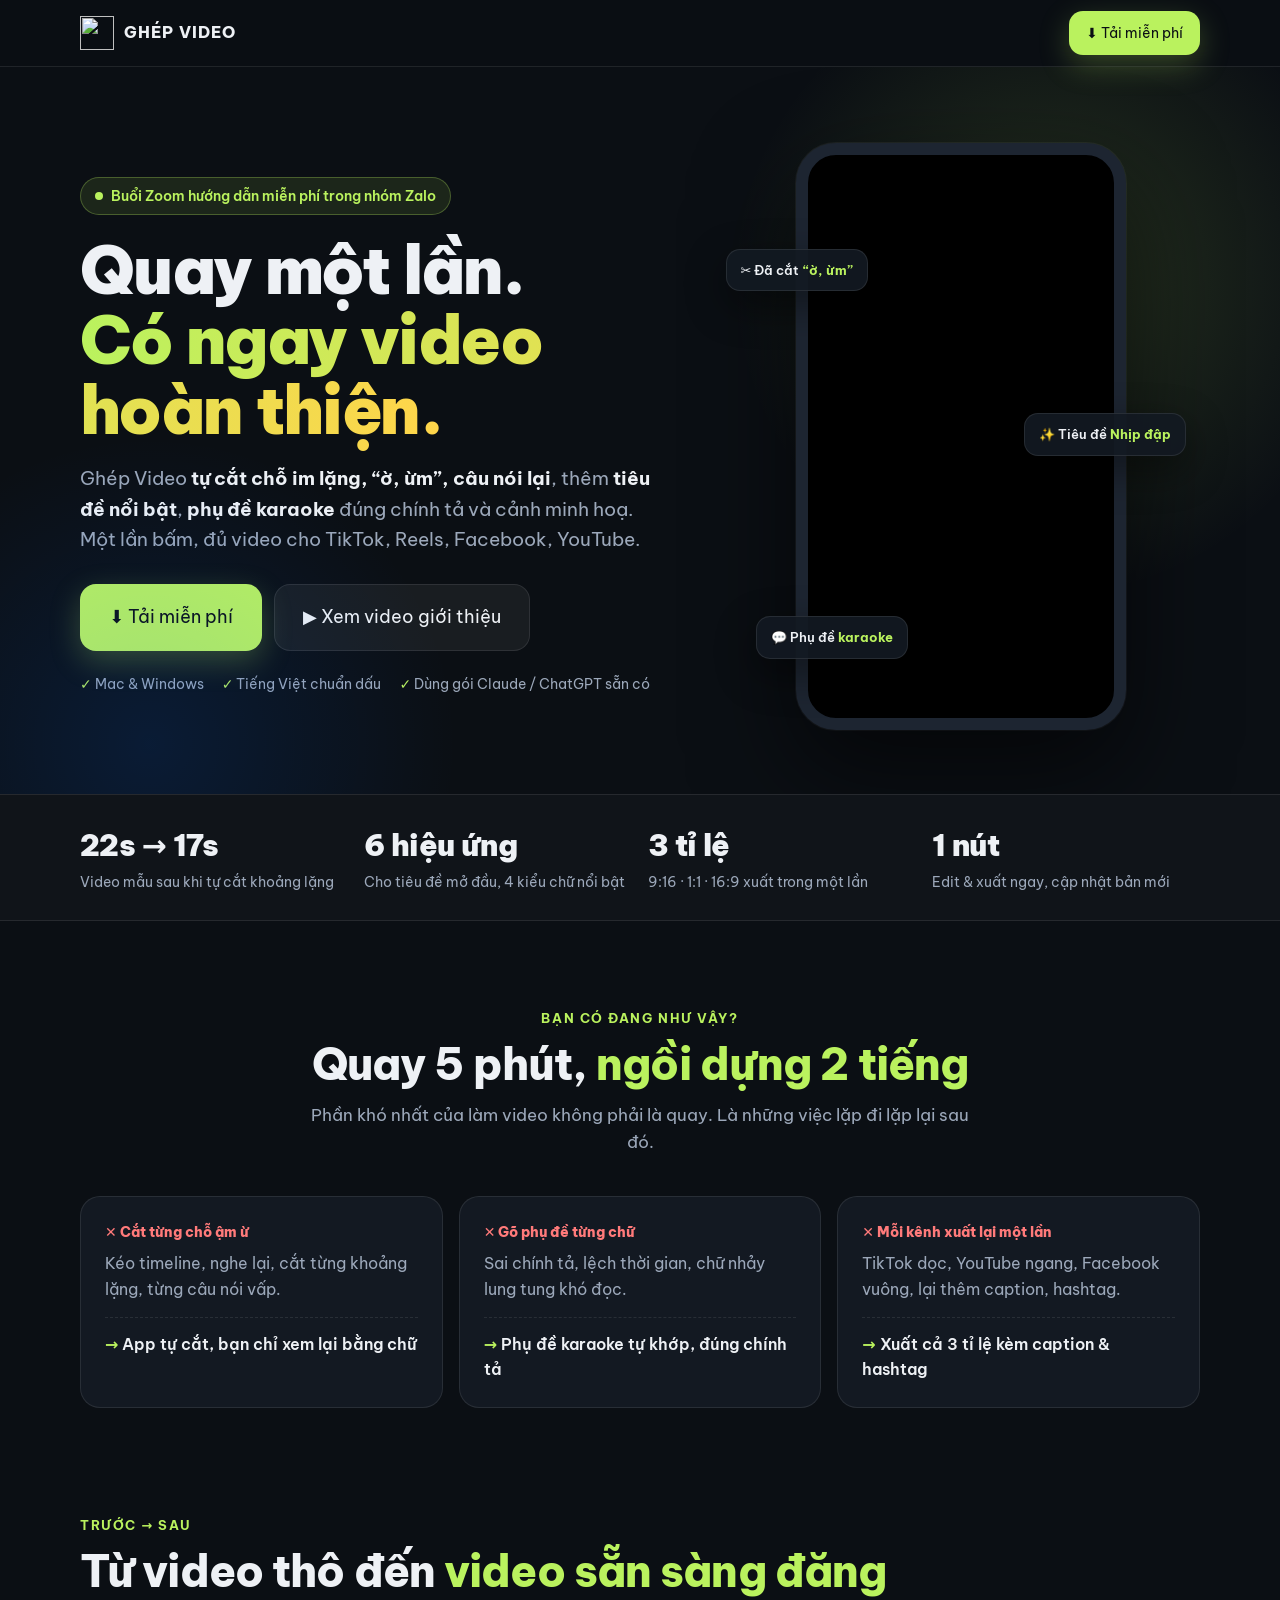
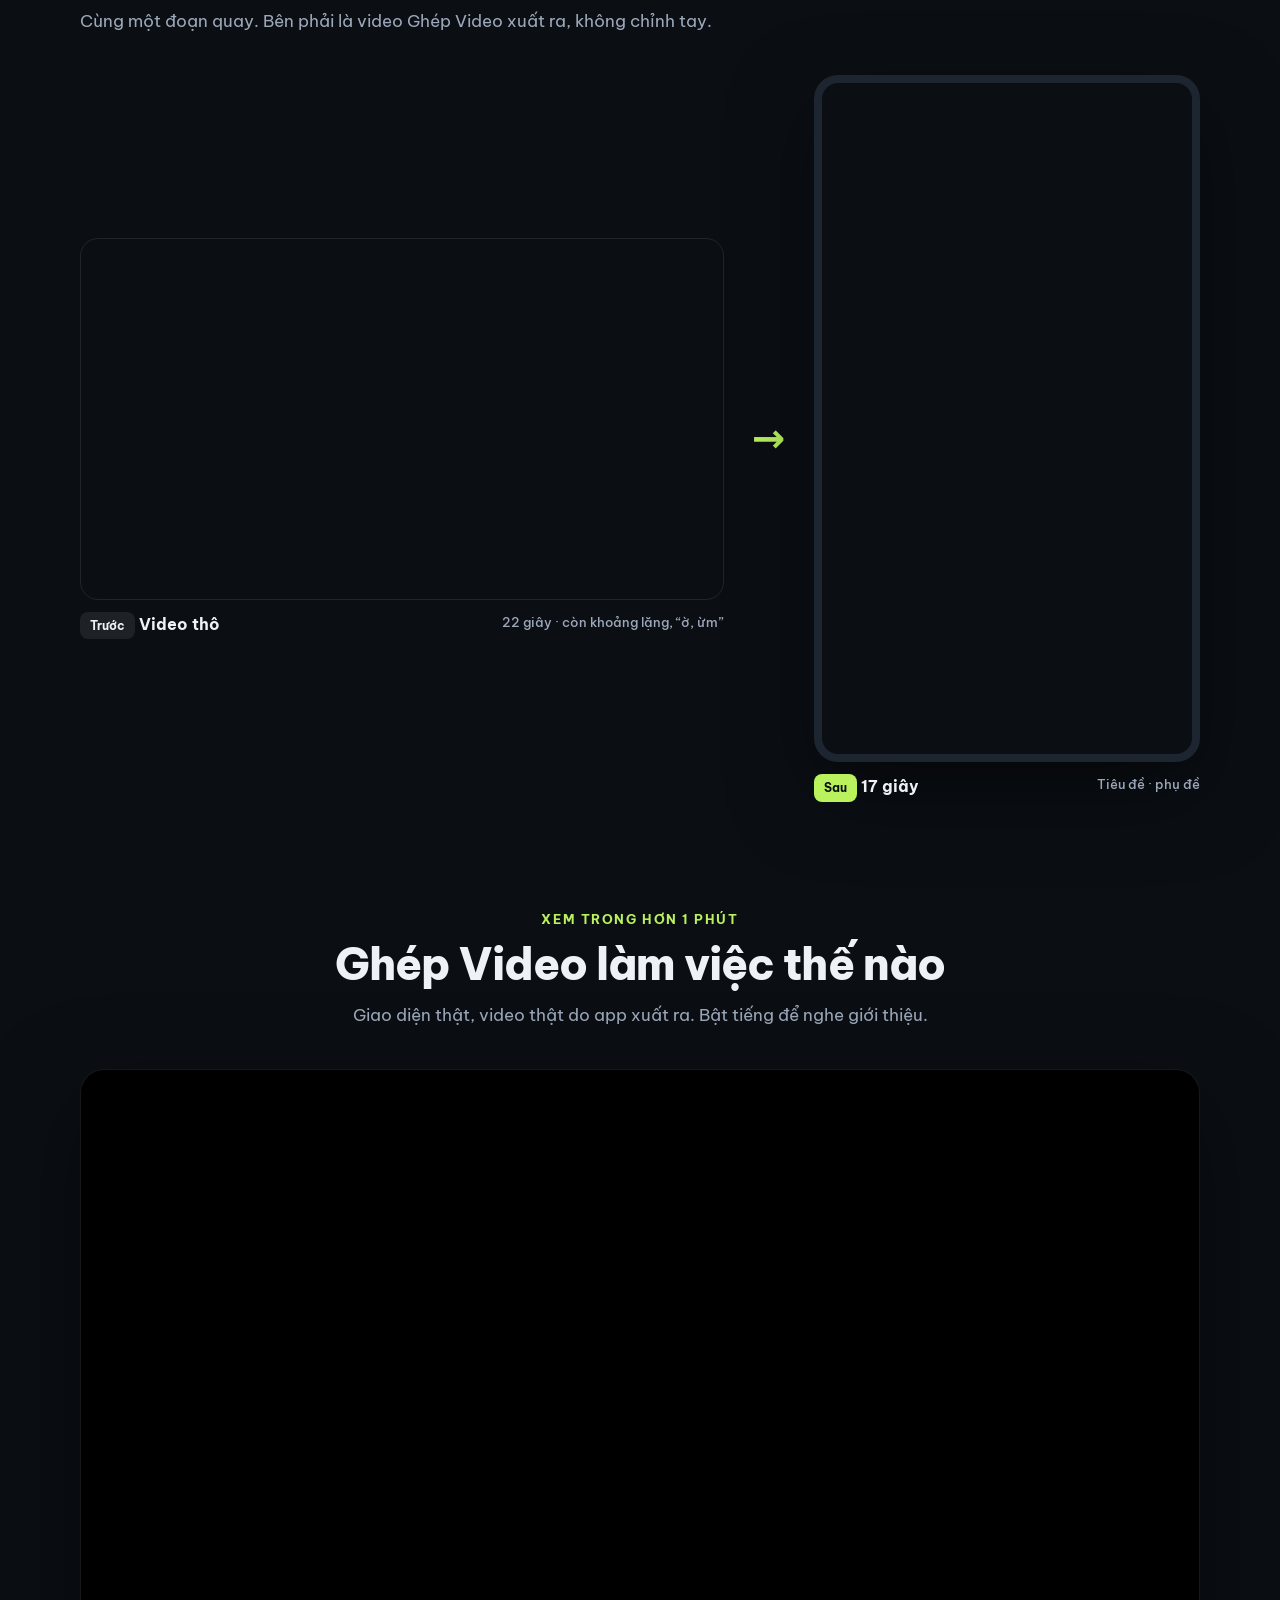
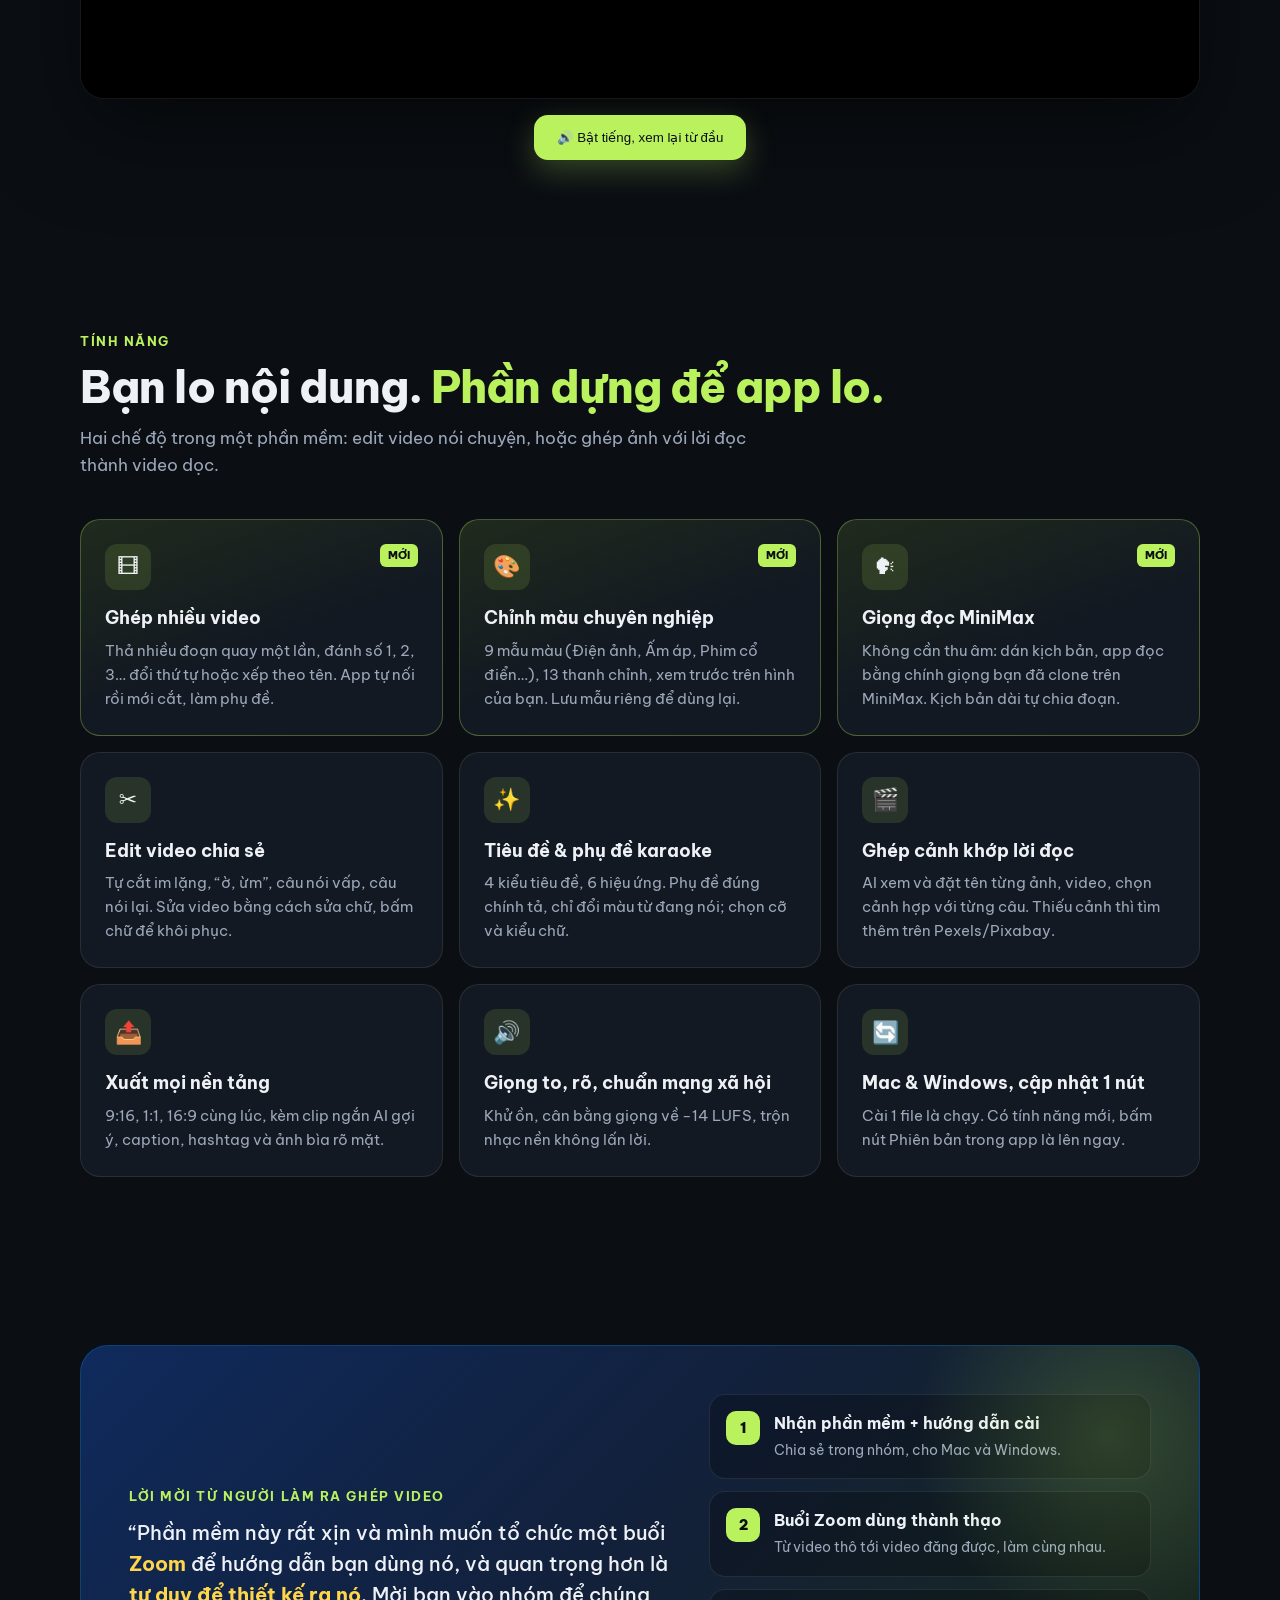
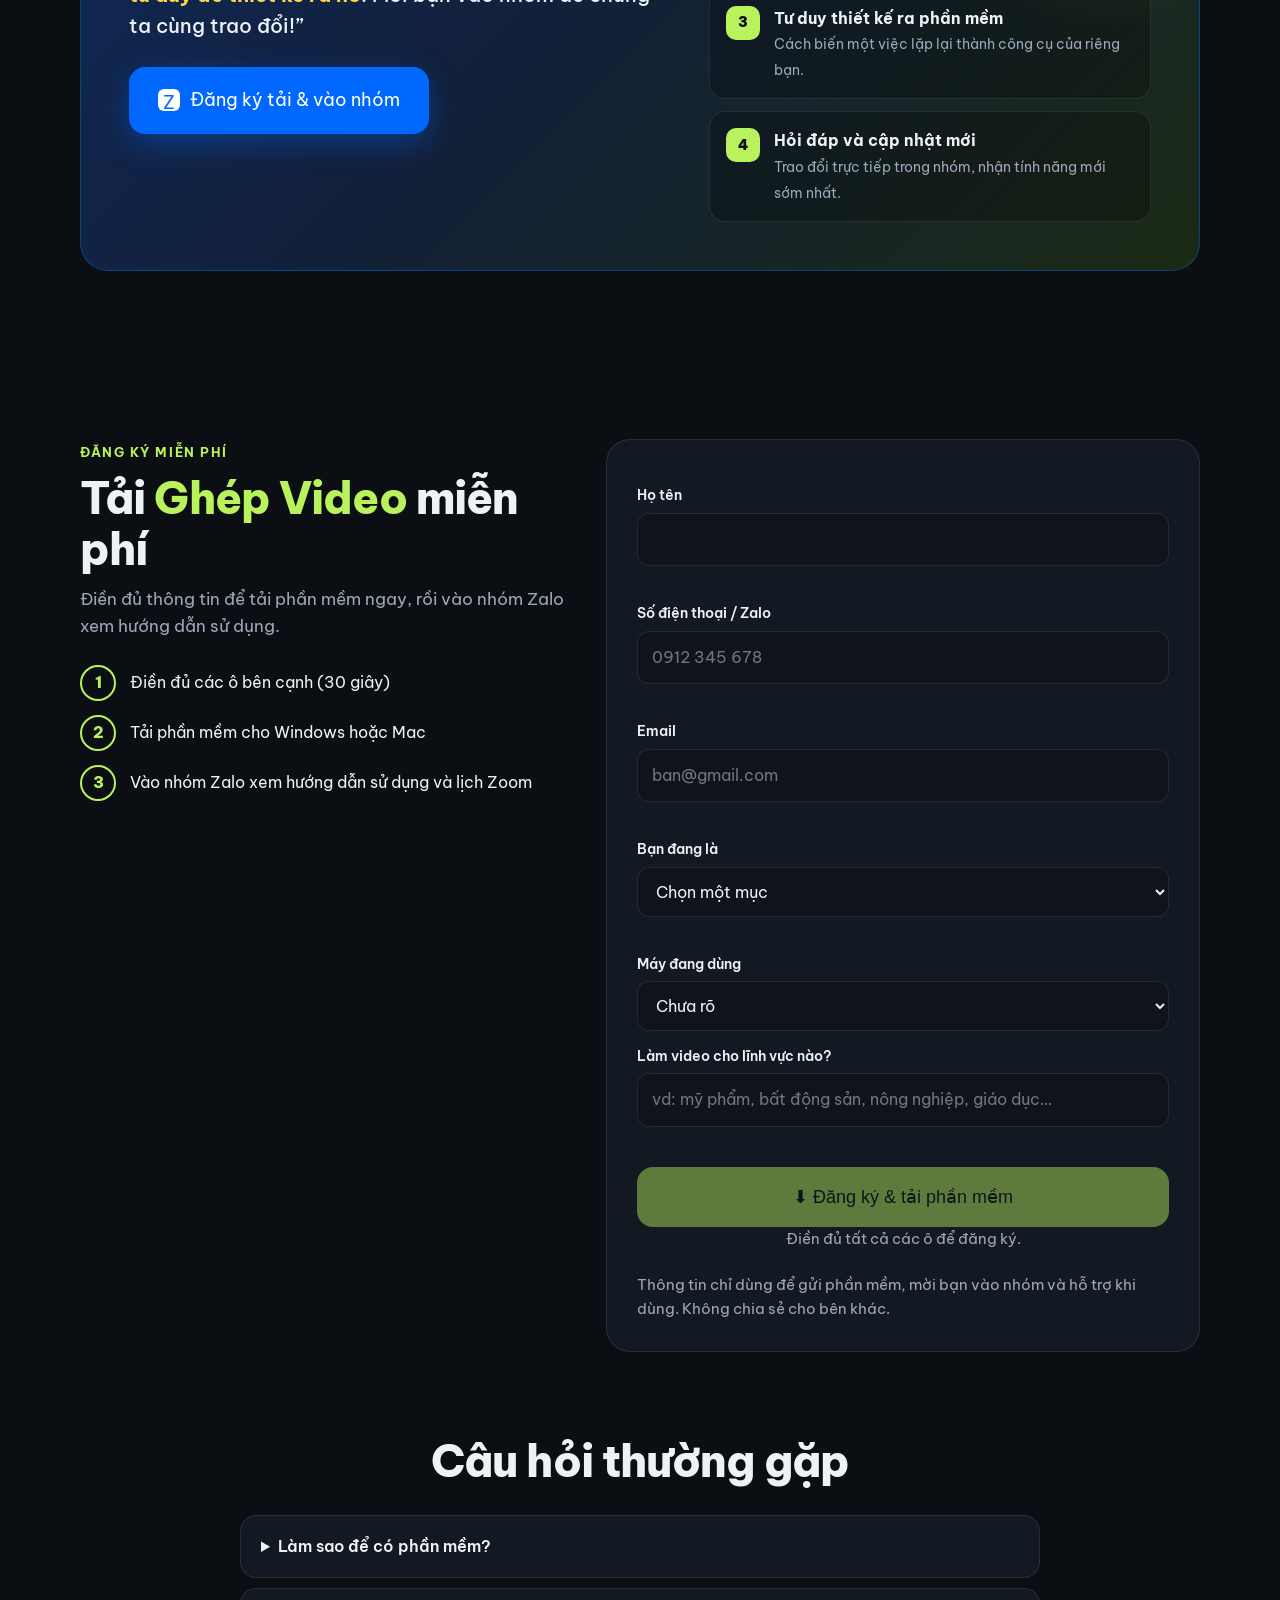
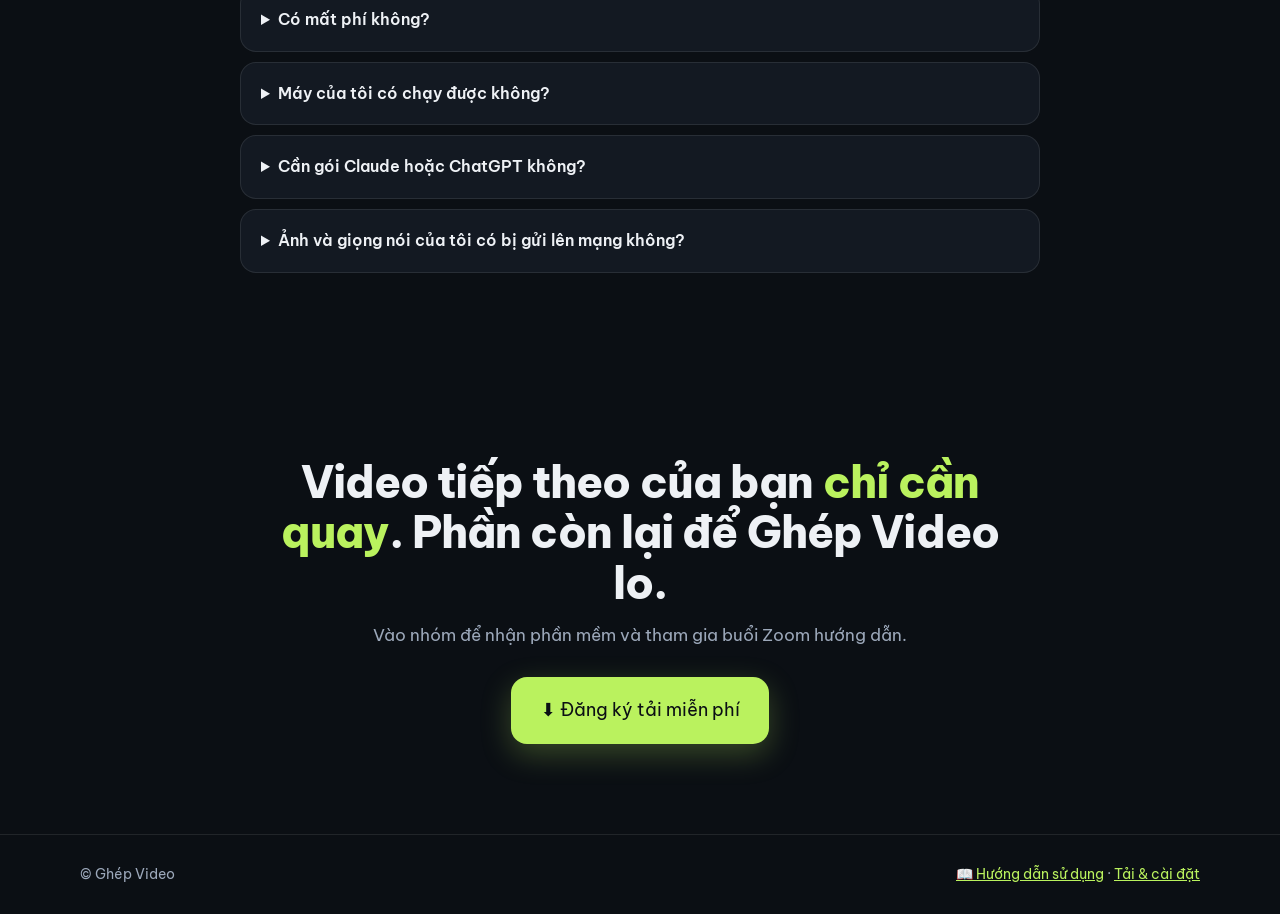
==== commit 507cfe9e: "Landing: trang /huongdan hướng dẫn sử dụng từng tính năng (kèm ảnh giao diện), link từ trang chủ và " ====
--- a/landing/public/index.html
+++ b/landing/public/index.html
@@ -332,7 +332,7 @@
         <a class="btn primary big" id="dlWin" href="/d/windows">🪟 Tải cho Windows<small>Windows 10/11 · GhepVideo-Setup.exe</small></a>
         <a class="btn big" id="dlMac" href="/d/mac">🍎 Tải cho Mac<small>Chip Apple M1 trở lên · GhepVideo.pkg</small></a>
       </div>
-      <p class="later"><a href="/download" target="_blank" rel="noopener">📖 Xem hướng dẫn cài đặt từng bước</a></p>
+      <p class="later"><a href="/download" target="_blank" rel="noopener">🛠 Hướng dẫn cài đặt từng bước</a> · <a href="/huongdan" target="_blank" rel="noopener">📖 Hướng dẫn sử dụng</a></p>
       <p class="step"><b>Bước 2 · Vào nhóm Zalo xem hướng dẫn sử dụng</b></p>
       <p>Trong nhóm có hướng dẫn sử dụng, lịch buổi <b>Zoom</b> và nơi hỏi đáp. Mình còn chia sẻ <b>tư duy để thiết kế ra phần mềm này</b>, mời bạn vào cùng trao đổi!</p>
       <a class="btn zalo big" id="zaloBtn" href="#" target="_blank" rel="noopener" hidden><span class="zicon">Z</span>Vào nhóm Zalo xem hướng dẫn</a>
@@ -357,7 +357,7 @@
 </div></section>
 </main>
 
-<footer><div class="wrap"><span>© Ghép Video</span><span>Từ câu chuyện đến thước phim</span></div></footer>
+<footer><div class="wrap"><span>© Ghép Video</span><span><a href="/huongdan">📖 Hướng dẫn sử dụng</a> · <a href="/download">Tải &amp; cài đặt</a></span></div></footer>
 
 <script>
 'use strict';
